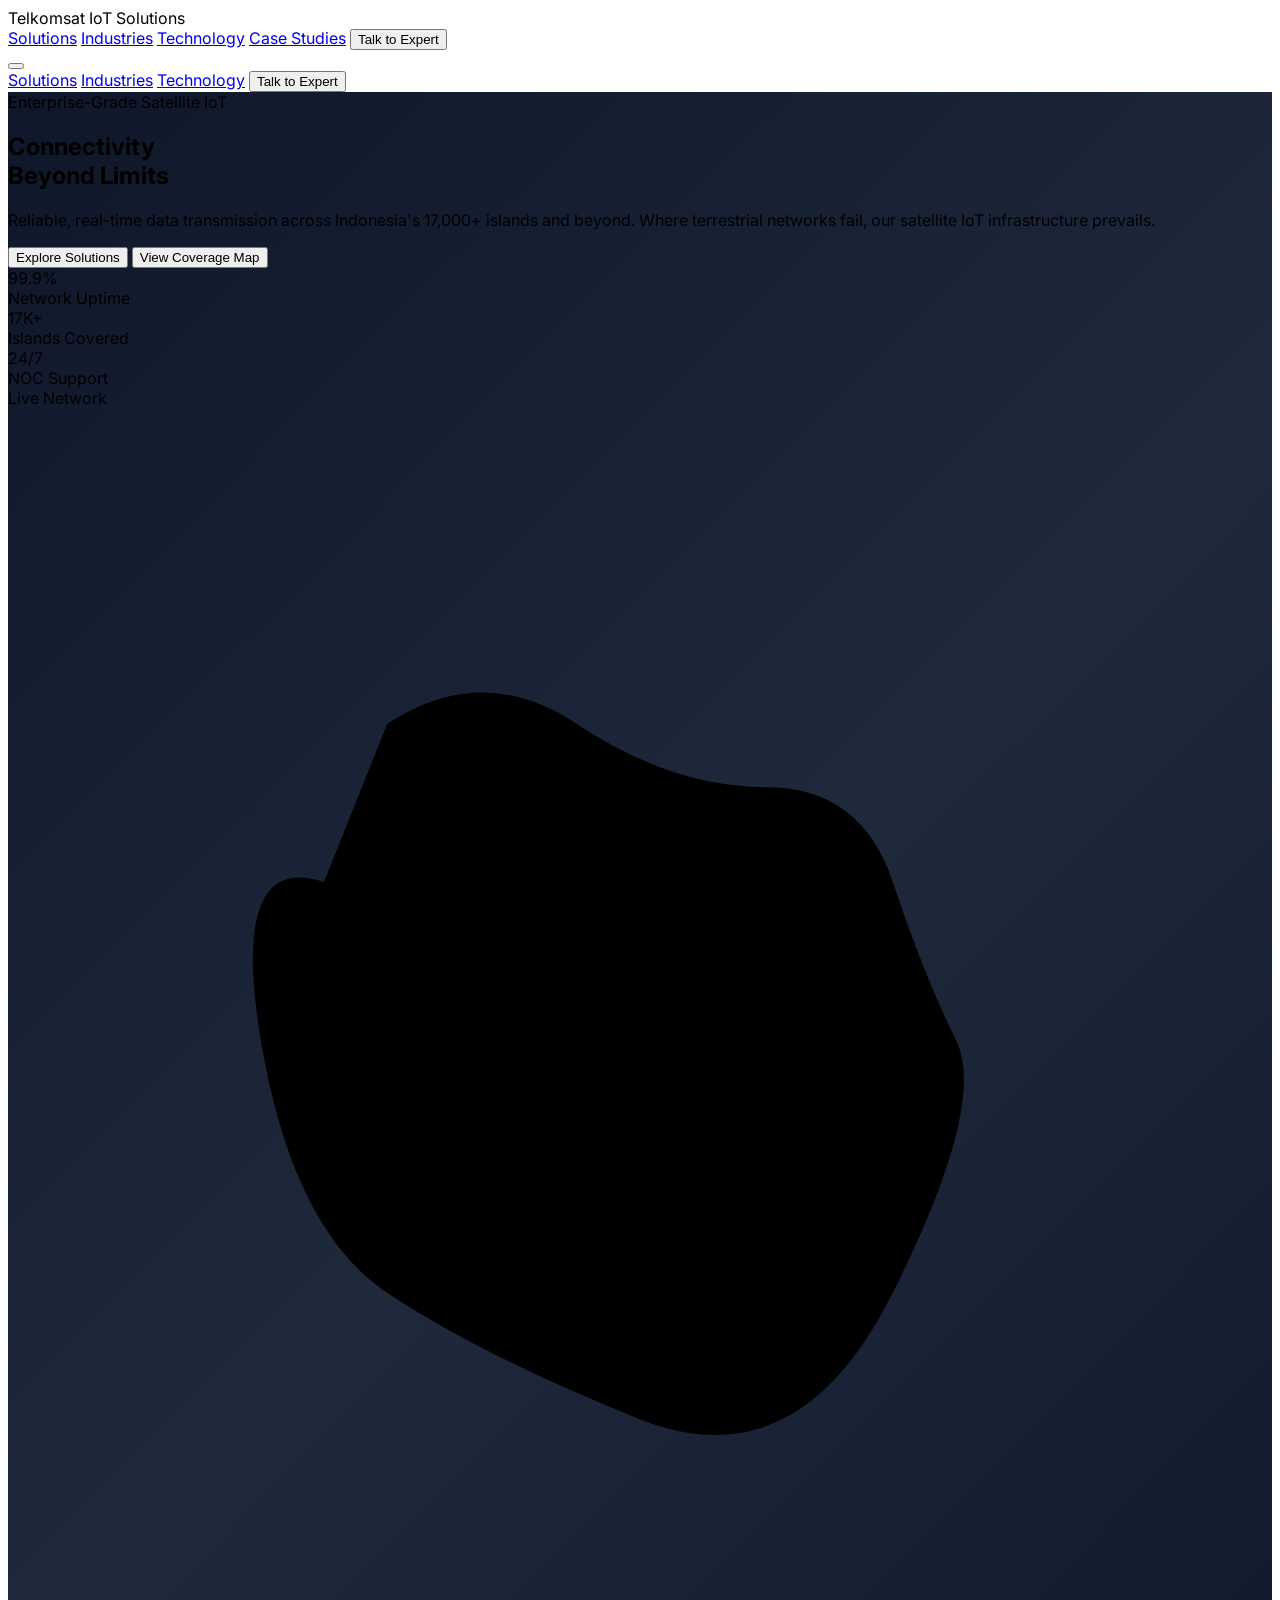
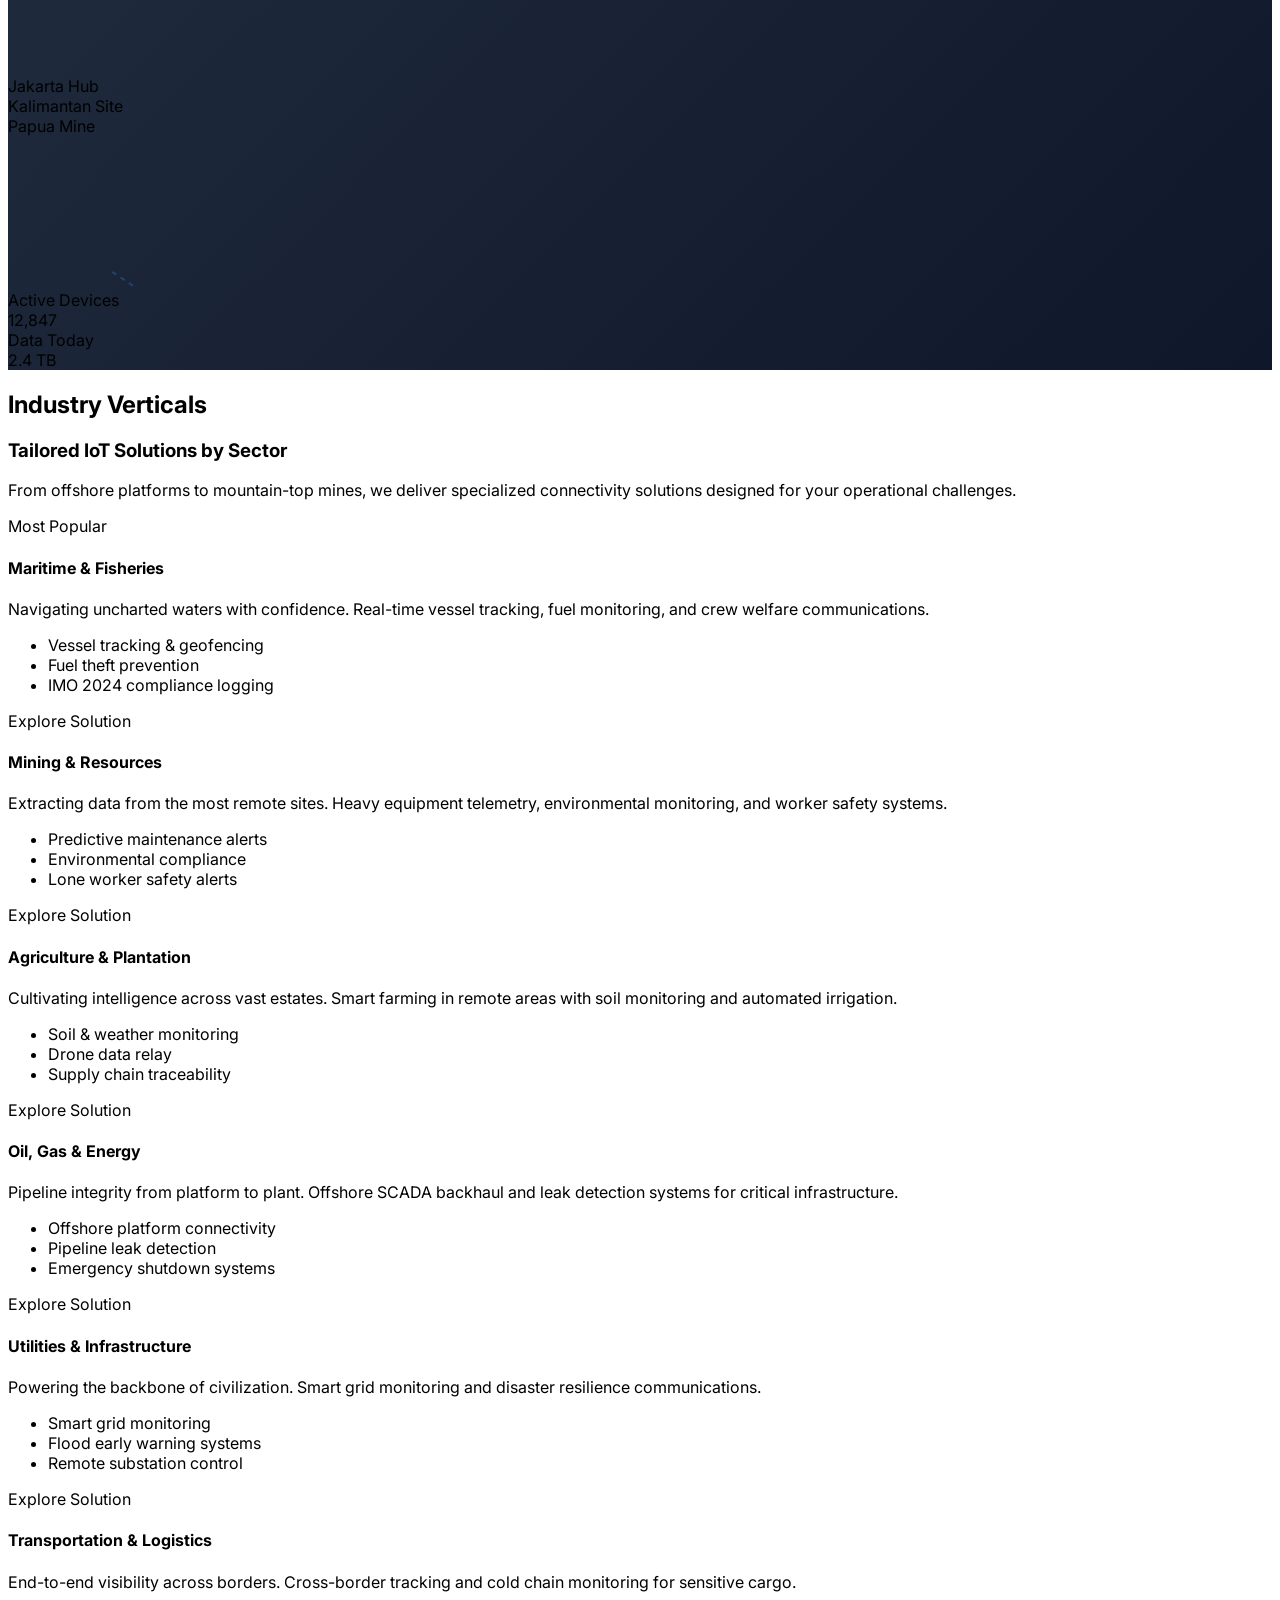
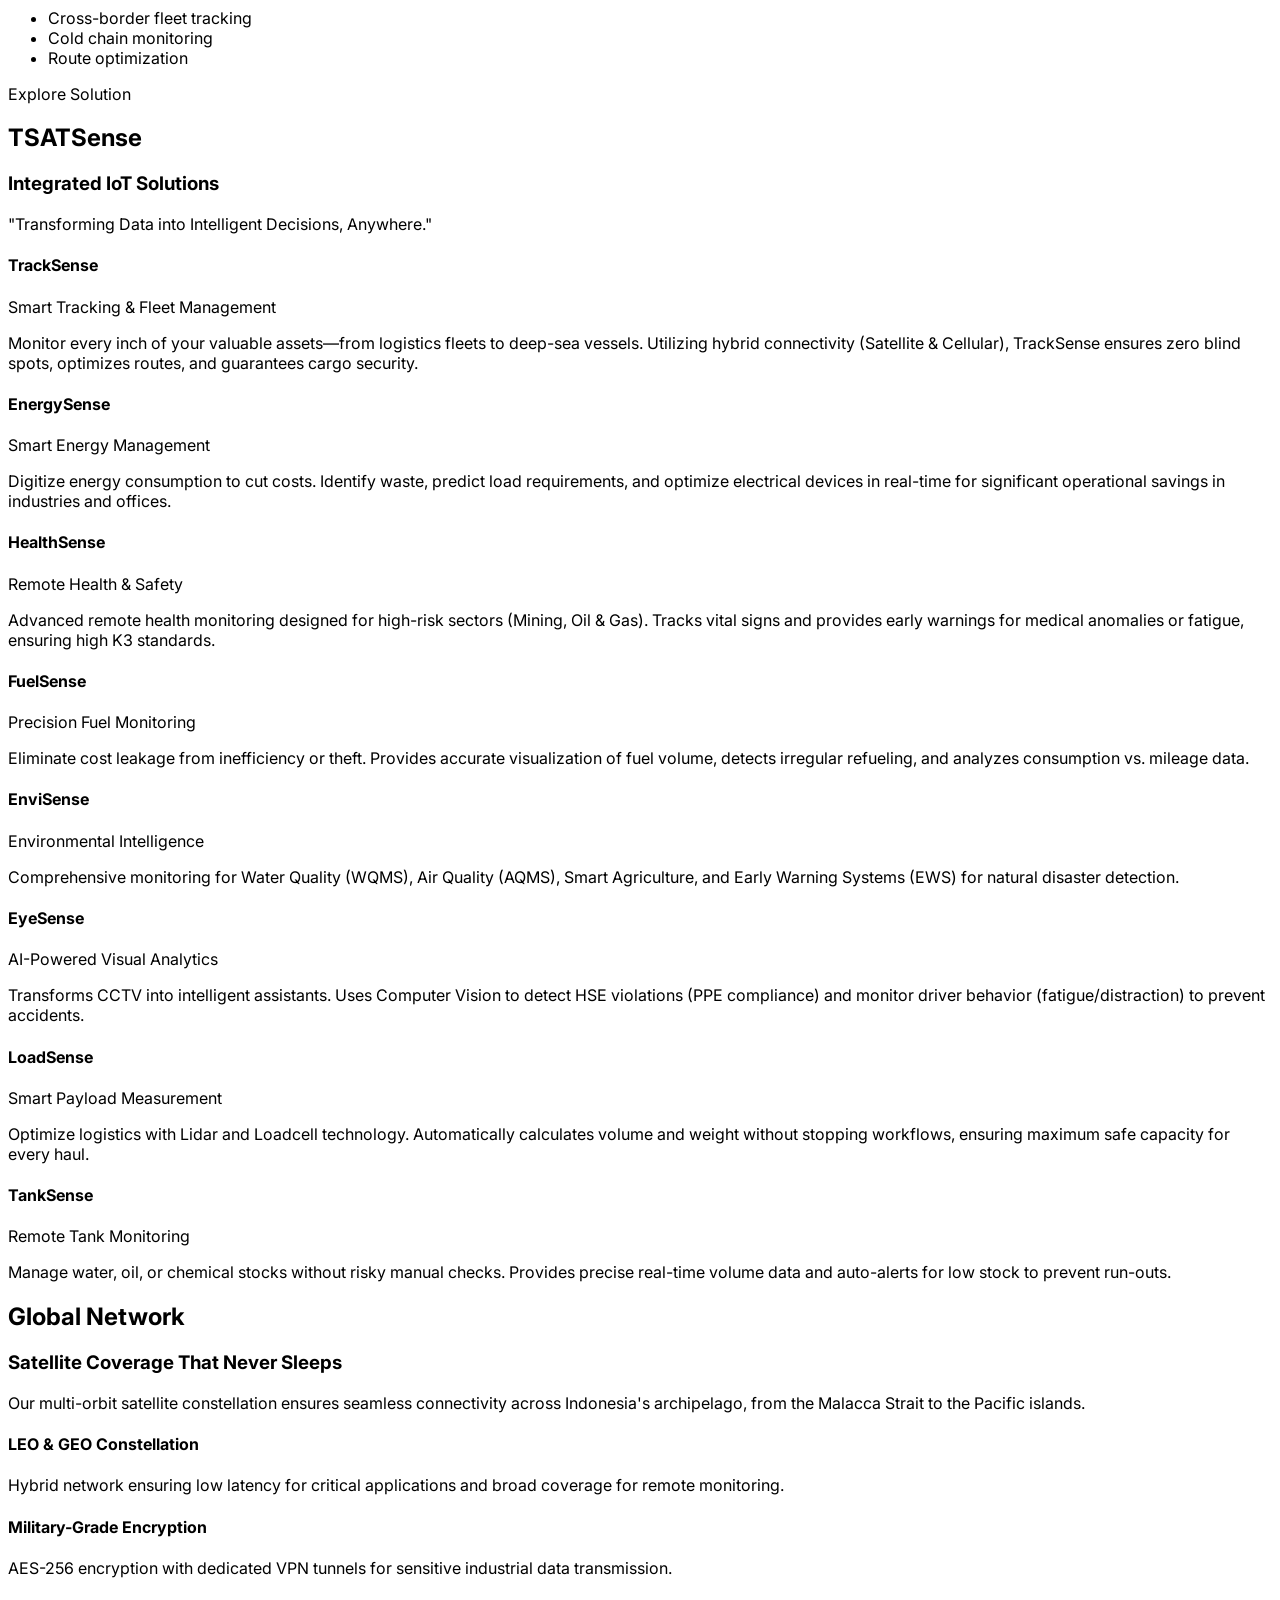
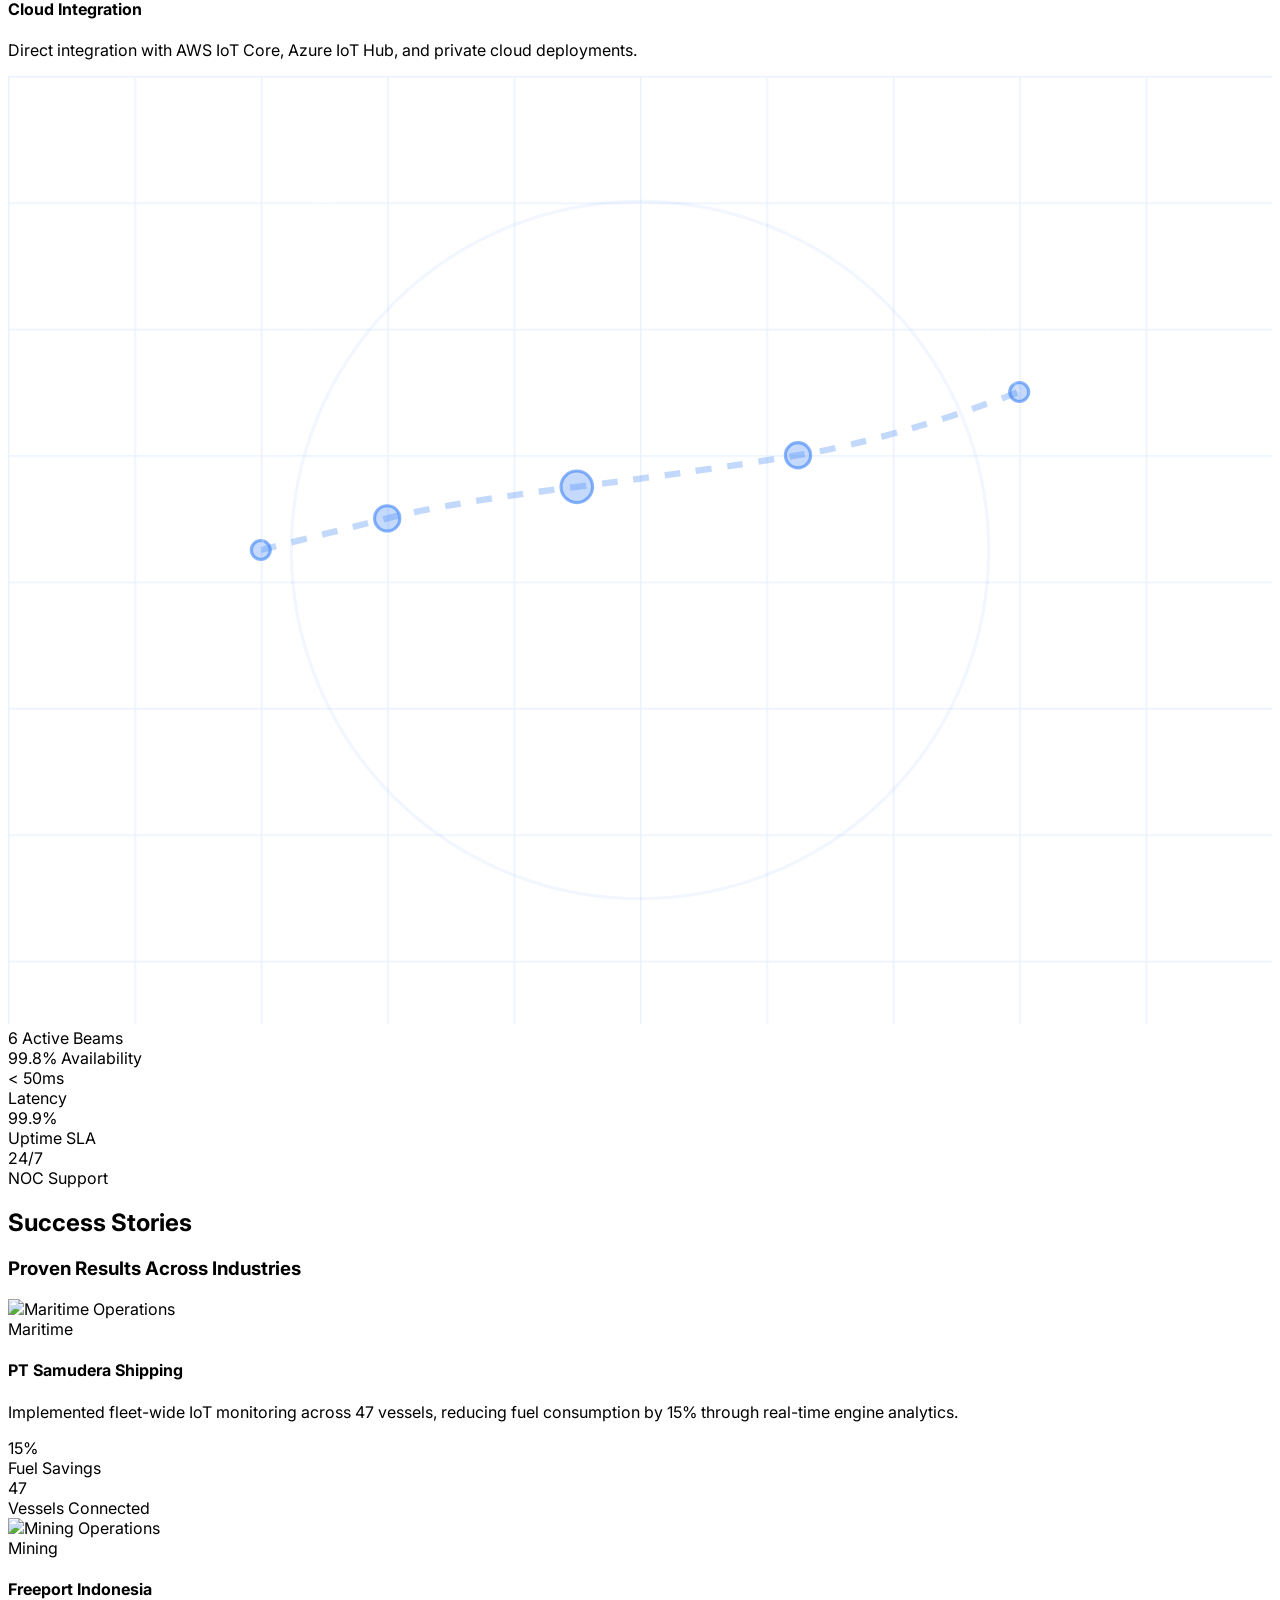
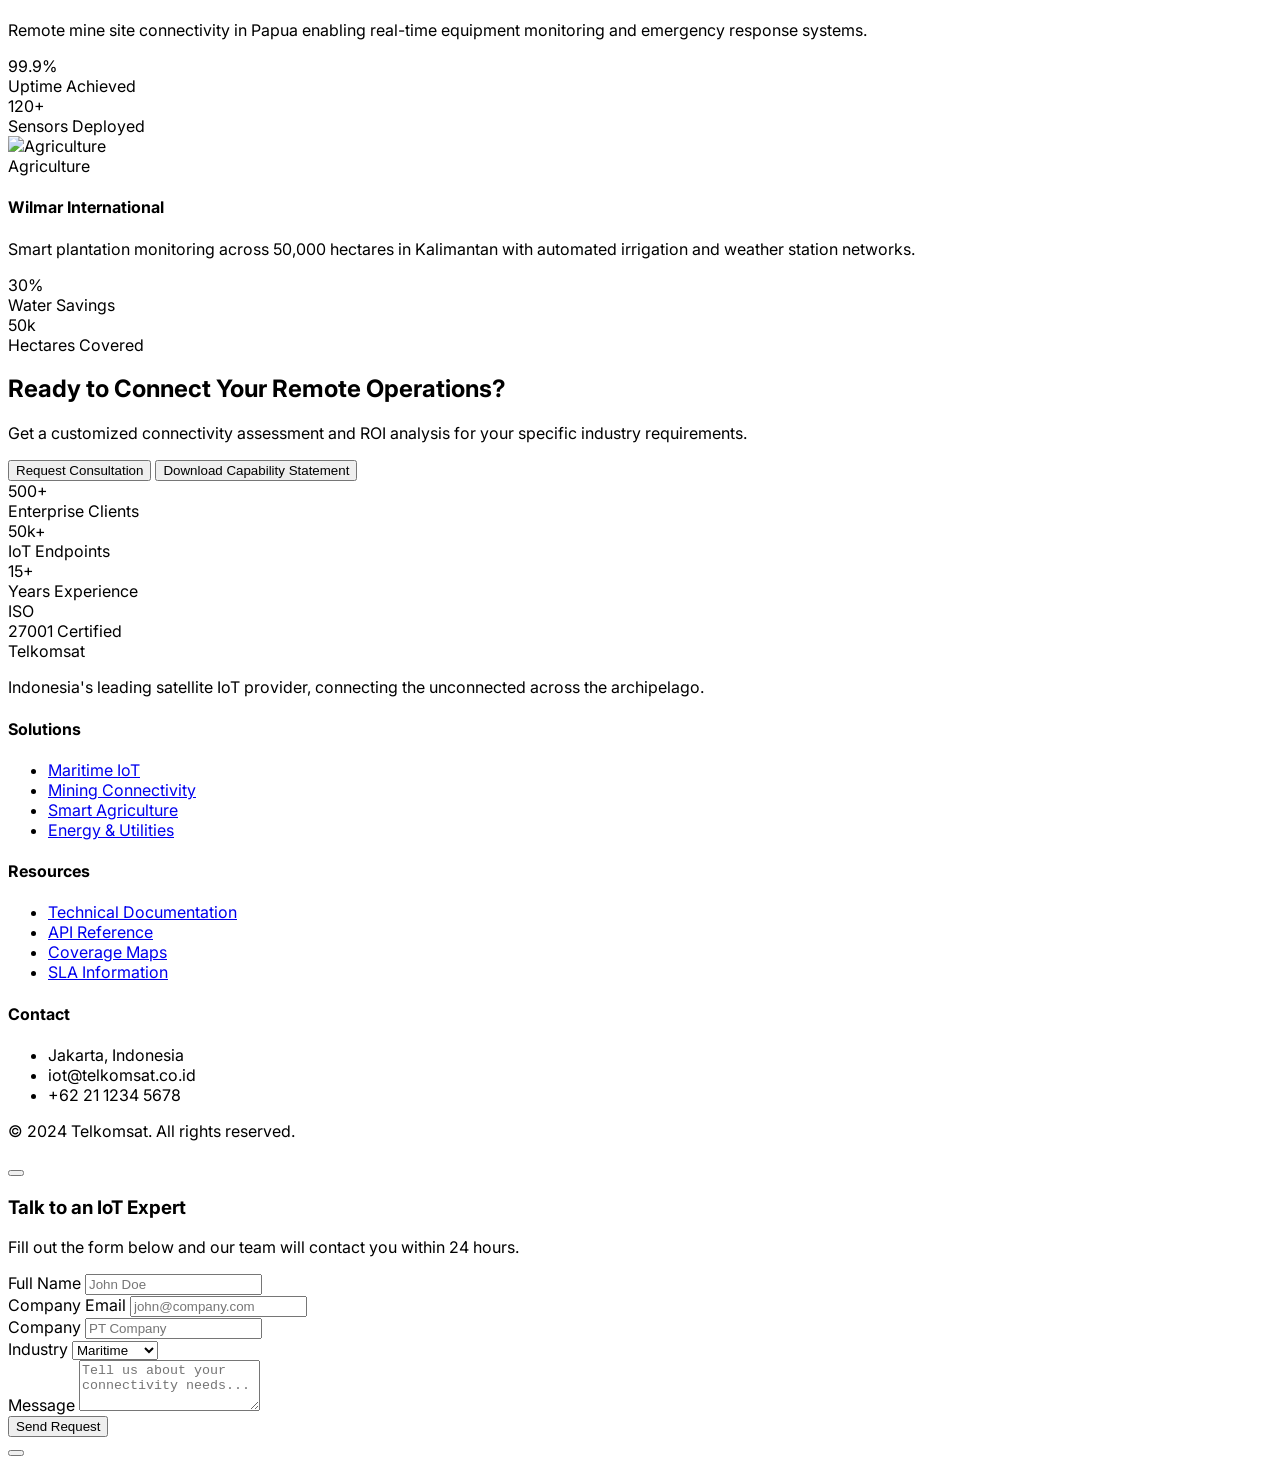
==== index.html @ 08a99529 "Create index.html" ====
<!DOCTYPE html>
<html lang="en" class="scroll-smooth">
<head>
    <meta charset="UTF-8">
    <meta name="viewport" content="width=device-width, initial-scale=1.0">
    <title>Telkomsat IoT Solutions | Connectivity Beyond Limits</title>
    <script src="https://cdn.tailwindcss.com"></script>
    <script src="https://unpkg.com/lucide@latest"></script>
    <link href="https://fonts.googleapis.com/css2?family=Inter:wght@300;400;500;600;700;800&display=swap" rel="stylesheet">
    <style>
        body { font-family: 'Inter', sans-serif; }
        .gradient-text {
            background: linear-gradient(135deg, #667eea 0%, #764ba2 100%);
            -webkit-background-clip: text;
            -webkit-text-fill-color: transparent;
        }
        .hero-gradient {
            background: linear-gradient(135deg, #0f172a 0%, #1e293b 50%, #0f172a 100%);
        }
        .glass-card {
            background: rgba(255, 255, 255, 0.05);
            backdrop-filter: blur(10px);
            border: 1px solid rgba(255, 255, 255, 0.1);
        }
        .satellite-pulse {
            animation: pulse-ring 2s cubic-bezier(0.4, 0, 0.6, 1) infinite;
        }
        @keyframes pulse-ring {
            0% { transform: scale(0.8); opacity: 1; }
            100% { transform: scale(2); opacity: 0; }
        }
        .orbit-animation {
            animation: orbit 20s linear infinite;
        }
        @keyframes orbit {
            from { transform: rotate(0deg) translateX(100px) rotate(0deg); }
            to { transform: rotate(360deg) translateX(100px) rotate(-360deg); }
        }
        .industry-card:hover .industry-icon {
            transform: scale(1.1) rotate(5deg);
        }
        .map-pin {
            animation: bounce 2s infinite;
        }
        @keyframes bounce {
            0%, 100% { transform: translateY(0); }
            50% { transform: translateY(-10px); }
        }
    </style>
</head>
<body class="bg-slate-50 text-slate-800 antialiased">

    <!-- Navigation -->
    <nav class="fixed w-full z-50 bg-white/90 backdrop-blur-md border-b border-slate-200 transition-all duration-300" id="navbar">
        <div class="max-w-7xl mx-auto px-4 sm:px-6 lg:px-8">
            <div class="flex justify-between items-center h-20">
                <div class="flex items-center space-x-3">
                    <div class="w-10 h-10 bg-blue-600 rounded-lg flex items-center justify-center">
                        <i data-lucide="satellite" class="text-white w-6 h-6"></i>
                    </div>
                    <div>
                        <span class="text-2xl font-bold text-slate-900">Telkomsat</span>
                        <span class="text-xs text-blue-600 font-semibold block -mt-1">IoT Solutions</span>
                    </div>
                </div>
                
                <div class="hidden md:flex items-center space-x-8">
                    <a href="#solutions" class="text-slate-600 hover:text-blue-600 font-medium transition">Solutions</a>
                    <a href="#industries" class="text-slate-600 hover:text-blue-600 font-medium transition">Industries</a>
                    <a href="#technology" class="text-slate-600 hover:text-blue-600 font-medium transition">Technology</a>
                    <a href="#case-studies" class="text-slate-600 hover:text-blue-600 font-medium transition">Case Studies</a>
                    <button onclick="openContactModal()" class="bg-blue-600 text-white px-6 py-2.5 rounded-full font-medium hover:bg-blue-700 transition shadow-lg hover:shadow-xl">
                        Talk to Expert
                    </button>
                </div>

                <button class="md:hidden" onclick="toggleMobileMenu()">
                    <i data-lucide="menu" class="w-6 h-6 text-slate-700"></i>
                </button>
            </div>
        </div>
        
        <!-- Mobile Menu -->
        <div id="mobile-menu" class="hidden md:hidden bg-white border-t border-slate-200">
            <div class="px-4 py-4 space-y-3">
                <a href="#solutions" class="block text-slate-600 font-medium">Solutions</a>
                <a href="#industries" class="block text-slate-600 font-medium">Industries</a>
                <a href="#technology" class="block text-slate-600 font-medium">Technology</a>
                <button onclick="openContactModal()" class="w-full bg-blue-600 text-white px-4 py-2 rounded-lg font-medium">Talk to Expert</button>
            </div>
        </div>
    </nav>

    <!-- Hero Section -->
    <section class="relative min-h-screen flex items-center hero-gradient overflow-hidden pt-20">
        <!-- Animated Background Elements -->
        <div class="absolute inset-0 overflow-hidden">
            <div class="absolute top-20 left-10 w-72 h-72 bg-blue-500/20 rounded-full blur-3xl satellite-pulse"></div>
            <div class="absolute bottom-20 right-10 w-96 h-96 bg-purple-500/20 rounded-full blur-3xl satellite-pulse" style="animation-delay: 1s;"></div>
            <div class="absolute top-1/2 left-1/2 transform -translate-x-1/2 -translate-y-1/2 w-full h-full opacity-20">
                <div class="absolute top-1/4 left-1/4 orbit-animation">
                    <i data-lucide="satellite" class="w-8 h-8 text-blue-400"></i>
                </div>
            </div>
        </div>

        <div class="relative max-w-7xl mx-auto px-4 sm:px-6 lg:px-8 py-20 grid lg:grid-cols-2 gap-12 items-center">
            <div class="space-y-8">
                <div class="inline-flex items-center space-x-2 bg-white/10 backdrop-blur-sm rounded-full px-4 py-2 border border-white/20">
                    <span class="w-2 h-2 bg-green-400 rounded-full animate-pulse"></span>
                    <span class="text-sm text-blue-100 font-medium">Enterprise-Grade Satellite IoT</span>
                </div>
                
                <h1 class="text-5xl md:text-7xl font-bold text-white leading-tight">
                    Connectivity <br>
                    <span class="text-transparent bg-clip-text bg-gradient-to-r from-blue-400 to-purple-400">Beyond Limits</span>
                </h1>
                
                <p class="text-xl text-slate-300 leading-relaxed max-w-xl">
                    Reliable, real-time data transmission across Indonesia's 17,000+ islands and beyond. Where terrestrial networks fail, our satellite IoT infrastructure prevails.
                </p>
                
                <div class="flex flex-col sm:flex-row gap-4">
                    <button onclick="scrollToSection('industries')" class="bg-blue-600 text-white px-8 py-4 rounded-full font-semibold hover:bg-blue-700 transition shadow-lg hover:shadow-blue-500/25 flex items-center justify-center space-x-2">
                        <span>Explore Solutions</span>
                        <i data-lucide="arrow-right" class="w-5 h-5"></i>
                    </button>
                    <button onclick="scrollToSection('coverage')" class="bg-white/10 backdrop-blur-sm text-white border border-white/30 px-8 py-4 rounded-full font-semibold hover:bg-white/20 transition flex items-center justify-center space-x-2">
                        <i data-lucide="map" class="w-5 h-5"></i>
                        <span>View Coverage Map</span>
                    </button>
                </div>

                <!-- Trust Indicators -->
                <div class="grid grid-cols-3 gap-6 pt-8 border-t border-white/10">
                    <div>
                        <div class="text-3xl font-bold text-white">99.9%</div>
                        <div class="text-sm text-slate-400">Network Uptime</div>
                    </div>
                    <div>
                        <div class="text-3xl font-bold text-white">17K+</div>
                        <div class="text-sm text-slate-400">Islands Covered</div>
                    </div>
                    <div>
                        <div class="text-3xl font-bold text-white">24/7</div>
                        <div class="text-sm text-slate-400">NOC Support</div>
                    </div>
                </div>
            </div>

            <div class="relative hidden lg:block">
                <div class="relative bg-slate-800/50 backdrop-blur-xl rounded-3xl p-8 border border-slate-700 shadow-2xl">
                    <div class="absolute -top-4 -right-4 bg-green-500 text-white px-4 py-1 rounded-full text-sm font-semibold shadow-lg">
                        Live Network
                    </div>
                    <!-- Interactive Network Visualization -->
                    <div class="aspect-square relative bg-slate-900 rounded-2xl overflow-hidden">
                        <div class="absolute inset-0 opacity-30" style="background-image: radial-gradient(circle at 2px 2px, rgba(59, 130, 246, 0.5) 1px, transparent 0); background-size: 40px 40px;"></div>
                        
                        <!-- Indonesia Map Silhouette (Simplified) -->
                        <svg class="absolute inset-0 w-full h-full text-slate-700 fill-current opacity-50" viewBox="0 0 400 400">
                            <path d="M120,100 Q150,80 180,100 T240,120 T280,150 T300,200 T280,280 T200,320 T120,280 T80,200 T100,150 Z" />
                        </svg>

                        <!-- Connection Nodes -->
                        <div class="absolute top-1/3 left-1/4 map-pin">
                            <div class="w-4 h-4 bg-blue-500 rounded-full shadow-lg shadow-blue-500/50 relative">
                                <div class="absolute inset-0 bg-blue-500 rounded-full animate-ping"></div>
                            </div>
                            <div class="absolute top-6 left-1/2 transform -translate-x-1/2 bg-slate-800 text-white text-xs px-2 py-1 rounded whitespace-nowrap">Jakarta Hub</div>
                        </div>
                        
                        <div class="absolute top-1/2 left-1/2 map-pin" style="animation-delay: 0.5s;">
                            <div class="w-3 h-3 bg-purple-500 rounded-full shadow-lg shadow-purple-500/50"></div>
                            <div class="absolute top-5 left-1/2 transform -translate-x-1/2 bg-slate-800 text-white text-xs px-2 py-1 rounded whitespace-nowrap">Kalimantan Site</div>
                        </div>

                        <div class="absolute bottom-1/3 right-1/4 map-pin" style="animation-delay: 1s;">
                            <div class="w-3 h-3 bg-cyan-500 rounded-full shadow-lg shadow-cyan-500/50"></div>
                            <div class="absolute top-5 left-1/2 transform -translate-x-1/2 bg-slate-800 text-white text-xs px-2 py-1 rounded whitespace-nowrap">Papua Mine</div>
                        </div>

                        <!-- Connection Lines (SVG) -->
                        <svg class="absolute inset-0 w-full h-full pointer-events-none">
                            <line x1="100" y1="133" x2="200" y2="200" stroke="rgba(59, 130, 246, 0.3)" stroke-width="2" stroke-dasharray="5,5">
                                <animate attributeName="stroke-dashoffset" from="0" to="10" dur="1s" repeatCount="indefinite" />
                            </line>
                            <line x1="200" y1="200" x2="300" y2="267" stroke="rgba(168, 85, 247, 0.3)" stroke-width="2" stroke-dasharray="5,5">
                                <animate attributeName="stroke-dashoffset" from="0" to="10" dur="1s" repeatCount="indefinite" />
                            </line>
                        </svg>
                    </div>
                    
                    <div class="mt-6 grid grid-cols-2 gap-4">
                        <div class="bg-slate-800/50 rounded-lg p-3 border border-slate-700">
                            <div class="text-xs text-slate-400">Active Devices</div>
                            <div class="text-xl font-bold text-white">12,847</div>
                        </div>
                        <div class="bg-slate-800/50 rounded-lg p-3 border border-slate-700">
                            <div class="text-xs text-slate-400">Data Today</div>
                            <div class="text-xl font-bold text-white">2.4 TB</div>
                        </div>
                    </div>
                </div>
            </div>
        </div>
    </section>

    <!-- Industry Solutions Section -->
    <section id="industries" class="py-24 bg-white">
        <div class="max-w-7xl mx-auto px-4 sm:px-6 lg:px-8">
            <div class="text-center max-w-3xl mx-auto mb-16">
                <h2 class="text-base text-blue-600 font-semibold tracking-wide uppercase mb-2">Industry Verticals</h2>
                <h3 class="text-4xl font-bold text-slate-900 mb-4">Tailored IoT Solutions by Sector</h3>
                <p class="text-lg text-slate-600">From offshore platforms to mountain-top mines, we deliver specialized connectivity solutions designed for your operational challenges.</p>
            </div>

            <div class="grid md:grid-cols-2 lg:grid-cols-3 gap-8">
                <!-- Maritime -->
                <div class="industry-card group relative bg-slate-50 rounded-2xl p-8 border border-slate-200 hover:border-blue-300 hover:shadow-xl transition-all duration-300 cursor-pointer" onclick="showIndustryDetail('maritime')">
                    <div class="absolute top-0 right-0 bg-blue-100 text-blue-700 px-3 py-1 rounded-bl-lg rounded-tr-lg text-xs font-semibold">Most Popular</div>
                    <div class="w-14 h-14 bg-blue-100 rounded-xl flex items-center justify-center mb-6 industry-icon transition-transform duration-300">
                        <i data-lucide="ship" class="w-7 h-7 text-blue-600"></i>
                    </div>
                    <h4 class="text-2xl font-bold text-slate-900 mb-3">Maritime & Fisheries</h4>
                    <p class="text-slate-600 mb-6">Navigating uncharted waters with confidence. Real-time vessel tracking, fuel monitoring, and crew welfare communications.</p>
                    <ul class="space-y-2 mb-6">
                        <li class="flex items-center text-sm text-slate-600">
                            <i data-lucide="check-circle" class="w-4 h-4 text-green-500 mr-2"></i>
                            Vessel tracking & geofencing
                        </li>
                        <li class="flex items-center text-sm text-slate-600">
                            <i data-lucide="check-circle" class="w-4 h-4 text-green-500 mr-2"></i>
                            Fuel theft prevention
                        </li>
                        <li class="flex items-center text-sm text-slate-600">
                            <i data-lucide="check-circle" class="w-4 h-4 text-green-500 mr-2"></i>
                            IMO 2024 compliance logging
                        </li>
                    </ul>
                    <div class="flex items-center text-blue-600 font-semibold group-hover:translate-x-2 transition-transform">
                        <span>Explore Solution</span>
                        <i data-lucide="arrow-right" class="w-4 h-4 ml-2"></i>
                    </div>
                </div>

                <!-- Mining -->
                <div class="industry-card group relative bg-slate-50 rounded-2xl p-8 border border-slate-200 hover:border-purple-300 hover:shadow-xl transition-all duration-300 cursor-pointer" onclick="showIndustryDetail('mining')">
                    <div class="w-14 h-14 bg-purple-100 rounded-xl flex items-center justify-center mb-6 industry-icon transition-transform duration-300">
                        <i data-lucide="mountain" class="w-7 h-7 text-purple-600"></i>
                    </div>
                    <h4 class="text-2xl font-bold text-slate-900 mb-3">Mining & Resources</h4>
                    <p class="text-slate-600 mb-6">Extracting data from the most remote sites. Heavy equipment telemetry, environmental monitoring, and worker safety systems.</p>
                    <ul class="space-y-2 mb-6">
                        <li class="flex items-center text-sm text-slate-600">
                            <i data-lucide="check-circle" class="w-4 h-4 text-green-500 mr-2"></i>
                            Predictive maintenance alerts
                        </li>
                        <li class="flex items-center text-sm text-slate-600">
                            <i data-lucide="check-circle" class="w-4 h-4 text-green-500 mr-2"></i>
                            Environmental compliance
                        </li>
                        <li class="flex items-center text-sm text-slate-600">
                            <i data-lucide="check-circle" class="w-4 h-4 text-green-500 mr-2"></i>
                            Lone worker safety alerts
                        </li>
                    </ul>
                    <div class="flex items-center text-purple-600 font-semibold group-hover:translate-x-2 transition-transform">
                        <span>Explore Solution</span>
                        <i data-lucide="arrow-right" class="w-4 h-4 ml-2"></i>
                    </div>
                </div>

                <!-- Agriculture -->
                <div class="industry-card group relative bg-slate-50 rounded-2xl p-8 border border-slate-200 hover:border-green-300 hover:shadow-xl transition-all duration-300 cursor-pointer" onclick="showIndustryDetail('agriculture')">
                    <div class="w-14 h-14 bg-green-100 rounded-xl flex items-center justify-center mb-6 industry-icon transition-transform duration-300">
                        <i data-lucide="leaf" class="w-7 h-7 text-green-600"></i>
                    </div>
                    <h4 class="text-2xl font-bold text-slate-900 mb-3">Agriculture & Plantation</h4>
                    <p class="text-slate-600 mb-6">Cultivating intelligence across vast estates. Smart farming in remote areas with soil monitoring and automated irrigation.</p>
                    <ul class="space-y-2 mb-6">
                        <li class="flex items-center text-sm text-slate-600">
                            <i data-lucide="check-circle" class="w-4 h-4 text-green-500 mr-2"></i>
                            Soil & weather monitoring
                        </li>
                        <li class="flex items-center text-sm text-slate-600">
                            <i data-lucide="check-circle" class="w-4 h-4 text-green-500 mr-2"></i>
                            Drone data relay
                        </li>
                        <li class="flex items-center text-sm text-slate-600">
                            <i data-lucide="check-circle" class="w-4 h-4 text-green-500 mr-2"></i>
                            Supply chain traceability
                        </li>
                    </ul>
                    <div class="flex items-center text-green-600 font-semibold group-hover:translate-x-2 transition-transform">
                        <span>Explore Solution</span>
                        <i data-lucide="arrow-right" class="w-4 h-4 ml-2"></i>
                    </div>
                </div>

                <!-- Oil & Gas -->
                <div class="industry-card group relative bg-slate-50 rounded-2xl p-8 border border-slate-200 hover:border-orange-300 hover:shadow-xl transition-all duration-300 cursor-pointer" onclick="showIndustryDetail('oilgas')">
                    <div class="w-14 h-14 bg-orange-100 rounded-xl flex items-center justify-center mb-6 industry-icon transition-transform duration-300">
                        <i data-lucide="flame" class="w-7 h-7 text-orange-600"></i>
                    </div>
                    <h4 class="text-2xl font-bold text-slate-900 mb-3">Oil, Gas & Energy</h4>
                    <p class="text-slate-600 mb-6">Pipeline integrity from platform to plant. Offshore SCADA backhaul and leak detection systems for critical infrastructure.</p>
                    <ul class="space-y-2 mb-6">
                        <li class="flex items-center text-sm text-slate-600">
                            <i data-lucide="check-circle" class="w-4 h-4 text-green-500 mr-2"></i>
                            Offshore platform connectivity
                        </li>
                        <li class="flex items-center text-sm text-slate-600">
                            <i data-lucide="check-circle" class="w-4 h-4 text-green-500 mr-2"></i>
                            Pipeline leak detection
                        </li>
                        <li class="flex items-center text-sm text-slate-600">
                            <i data-lucide="check-circle" class="w-4 h-4 text-green-500 mr-2"></i>
                            Emergency shutdown systems
                        </li>
                    </ul>
                    <div class="flex items-center text-orange-600 font-semibold group-hover:translate-x-2 transition-transform">
                        <span>Explore Solution</span>
                        <i data-lucide="arrow-right" class="w-4 h-4 ml-2"></i>
                    </div>
                </div>

                <!-- Utilities -->
                <div class="industry-card group relative bg-slate-50 rounded-2xl p-8 border border-slate-200 hover:border-cyan-300 hover:shadow-xl transition-all duration-300 cursor-pointer" onclick="showIndustryDetail('utilities')">
                    <div class="w-14 h-14 bg-cyan-100 rounded-xl flex items-center justify-center mb-6 industry-icon transition-transform duration-300">
                        <i data-lucide="zap" class="w-7 h-7 text-cyan-600"></i>
                    </div>
                    <h4 class="text-2xl font-bold text-slate-900 mb-3">Utilities & Infrastructure</h4>
                    <p class="text-slate-600 mb-6">Powering the backbone of civilization. Smart grid monitoring and disaster resilience communications.</p>
                    <ul class="space-y-2 mb-6">
                        <li class="flex items-center text-sm text-slate-600">
                            <i data-lucide="check-circle" class="w-4 h-4 text-green-500 mr-2"></i>
                            Smart grid monitoring
                        </li>
                        <li class="flex items-center text-sm text-slate-600">
                            <i data-lucide="check-circle" class="w-4 h-4 text-green-500 mr-2"></i>
                            Flood early warning systems
                        </li>
                        <li class="flex items-center text-sm text-slate-600">
                            <i data-lucide="check-circle" class="w-4 h-4 text-green-500 mr-2"></i>
                            Remote substation control
                        </li>
                    </ul>
                    <div class="flex items-center text-cyan-600 font-semibold group-hover:translate-x-2 transition-transform">
                        <span>Explore Solution</span>
                        <i data-lucide="arrow-right" class="w-4 h-4 ml-2"></i>
                    </div>
                </div>

                <!-- Transportation -->
                <div class="industry-card group relative bg-slate-50 rounded-2xl p-8 border border-slate-200 hover:border-red-300 hover:shadow-xl transition-all duration-300 cursor-pointer" onclick="showIndustryDetail('transport')">
                    <div class="w-14 h-14 bg-red-100 rounded-xl flex items-center justify-center mb-6 industry-icon transition-transform duration-300">
                        <i data-lucide="truck" class="w-7 h-7 text-red-600"></i>
                    </div>
                    <h4 class="text-2xl font-bold text-slate-900 mb-3">Transportation & Logistics</h4>
                    <p class="text-slate-600 mb-6">End-to-end visibility across borders. Cross-border tracking and cold chain monitoring for sensitive cargo.</p>
                    <ul class="space-y-2 mb-6">
                        <li class="flex items-center text-sm text-slate-600">
                            <i data-lucide="check-circle" class="w-4 h-4 text-green-500 mr-2"></i>
                            Cross-border fleet tracking
                        </li>
                        <li class="flex items-center text-sm text-slate-600">
                            <i data-lucide="check-circle" class="w-4 h-4 text-green-500 mr-2"></i>
                            Cold chain monitoring
                        </li>
                        <li class="flex items-center text-sm text-slate-600">
                            <i data-lucide="check-circle" class="w-4 h-4 text-green-500 mr-2"></i>
                            Route optimization
                        </li>
                    </ul>
                    <div class="flex items-center text-red-600 font-semibold group-hover:translate-x-2 transition-transform">
                        <span>Explore Solution</span>
                        <i data-lucide="arrow-right" class="w-4 h-4 ml-2"></i>
                    </div>
                </div>
            </div>
        </div>
    </section>

    <!-- TSATSense Product Catalog Section -->
    <section id="products" class="py-24 bg-slate-50">
        <div class="max-w-7xl mx-auto px-4 sm:px-6 lg:px-8">
            <div class="text-center max-w-3xl mx-auto mb-16">
                <h2 class="text-base text-blue-600 font-semibold tracking-wide uppercase mb-2">TSATSense</h2>
                <h3 class="text-4xl font-bold text-slate-900 mb-4">Integrated IoT Solutions</h3>
                <p class="text-lg text-slate-600">"Transforming Data into Intelligent Decisions, Anywhere."</p>
            </div>

            <div class="grid md:grid-cols-2 lg:grid-cols-4 gap-6">
                <!-- TrackSense -->
                <div class="group bg-white rounded-2xl p-6 border border-slate-200 hover:border-blue-300 hover:shadow-xl transition-all duration-300">
                    <div class="w-12 h-12 bg-blue-100 rounded-xl flex items-center justify-center mb-4 group-hover:scale-110 transition-transform">
                        <i data-lucide="map-pin" class="w-6 h-6 text-blue-600"></i>
                    </div>
                    <h4 class="text-lg font-bold text-slate-900 mb-2">TrackSense</h4>
                    <p class="text-sm text-slate-500 mb-3 font-medium">Smart Tracking & Fleet Management</p>
                    <p class="text-sm text-slate-600 leading-relaxed">Monitor every inch of your valuable assets—from logistics fleets to deep-sea vessels. Utilizing hybrid connectivity (Satellite & Cellular), TrackSense ensures zero blind spots, optimizes routes, and guarantees cargo security.</p>
                </div>

                <!-- EnergySense -->
                <div class="group bg-white rounded-2xl p-6 border border-slate-200 hover:border-yellow-300 hover:shadow-xl transition-all duration-300">
                    <div class="w-12 h-12 bg-yellow-100 rounded-xl flex items-center justify-center mb-4 group-hover:scale-110 transition-transform">
                        <i data-lucide="zap" class="w-6 h-6 text-yellow-600"></i>
                    </div>
                    <h4 class="text-lg font-bold text-slate-900 mb-2">EnergySense</h4>
                    <p class="text-sm text-slate-500 mb-3 font-medium">Smart Energy Management</p>
                    <p class="text-sm text-slate-600 leading-relaxed">Digitize energy consumption to cut costs. Identify waste, predict load requirements, and optimize electrical devices in real-time for significant operational savings in industries and offices.</p>
                </div>

                <!-- HealthSense -->
                <div class="group bg-white rounded-2xl p-6 border border-slate-200 hover:border-red-300 hover:shadow-xl transition-all duration-300">
                    <div class="w-12 h-12 bg-red-100 rounded-xl flex items-center justify-center mb-4 group-hover:scale-110 transition-transform">
                        <i data-lucide="heart-pulse" class="w-6 h-6 text-red-600"></i>
                    </div>
                    <h4 class="text-lg font-bold text-slate-900 mb-2">HealthSense</h4>
                    <p class="text-sm text-slate-500 mb-3 font-medium">Remote Health & Safety</p>
                    <p class="text-sm text-slate-600 leading-relaxed">Advanced remote health monitoring designed for high-risk sectors (Mining, Oil & Gas). Tracks vital signs and provides early warnings for medical anomalies or fatigue, ensuring high K3 standards.</p>
                </div>

                <!-- FuelSense -->
                <div class="group bg-white rounded-2xl p-6 border border-slate-200 hover:border-orange-300 hover:shadow-xl transition-all duration-300">
                    <div class="w-12 h-12 bg-orange-100 rounded-xl flex items-center justify-center mb-4 group-hover:scale-110 transition-transform">
                        <i data-lucide="droplet" class="w-6 h-6 text-orange-600"></i>
                    </div>
                    <h4 class="text-lg font-bold text-slate-900 mb-2">FuelSense</h4>
                    <p class="text-sm text-slate-500 mb-3 font-medium">Precision Fuel Monitoring</p>
                    <p class="text-sm text-slate-600 leading-relaxed">Eliminate cost leakage from inefficiency or theft. Provides accurate visualization of fuel volume, detects irregular refueling, and analyzes consumption vs. mileage data.</p>
                </div>

                <!-- EnviSense -->
                <div class="group bg-white rounded-2xl p-6 border border-slate-200 hover:border-green-300 hover:shadow-xl transition-all duration-300">
                    <div class="w-12 h-12 bg-green-100 rounded-xl flex items-center justify-center mb-4 group-hover:scale-110 transition-transform">
                        <i data-lucide="leaf" class="w-6 h-6 text-green-600"></i>
                    </div>
                    <h4 class="text-lg font-bold text-slate-900 mb-2">EnviSense</h4>
                    <p class="text-sm text-slate-500 mb-3 font-medium">Environmental Intelligence</p>
                    <p class="text-sm text-slate-600 leading-relaxed">Comprehensive monitoring for Water Quality (WQMS), Air Quality (AQMS), Smart Agriculture, and Early Warning Systems (EWS) for natural disaster detection.</p>
                </div>

                <!-- EyeSense -->
                <div class="group bg-white rounded-2xl p-6 border border-slate-200 hover:border-indigo-300 hover:shadow-xl transition-all duration-300">
                    <div class="w-12 h-12 bg-indigo-100 rounded-xl flex items-center justify-center mb-4 group-hover:scale-110 transition-transform">
                        <i data-lucide="eye" class="w-6 h-6 text-indigo-600"></i>
                    </div>
                    <h4 class="text-lg font-bold text-slate-900 mb-2">EyeSense</h4>
                    <p class="text-sm text-slate-500 mb-3 font-medium">AI-Powered Visual Analytics</p>
                    <p class="text-sm text-slate-600 leading-relaxed">Transforms CCTV into intelligent assistants. Uses Computer Vision to detect HSE violations (PPE compliance) and monitor driver behavior (fatigue/distraction) to prevent accidents.</p>
                </div>

                <!-- LoadSense -->
                <div class="group bg-white rounded-2xl p-6 border border-slate-200 hover:border-cyan-300 hover:shadow-xl transition-all duration-300">
                    <div class="w-12 h-12 bg-cyan-100 rounded-xl flex items-center justify-center mb-4 group-hover:scale-110 transition-transform">
                        <i data-lucide="weight" class="w-6 h-6 text-cyan-600"></i>
                    </div>
                    <h4 class="text-lg font-bold text-slate-900 mb-2">LoadSense</h4>
                    <p class="text-sm text-slate-500 mb-3 font-medium">Smart Payload Measurement</p>
                    <p class="text-sm text-slate-600 leading-relaxed">Optimize logistics with Lidar and Loadcell technology. Automatically calculates volume and weight without stopping workflows, ensuring maximum safe capacity for every haul.</p>
                </div>

                <!-- TankSense -->
                <div class="group bg-white rounded-2xl p-6 border border-slate-200 hover:border-slate-300 hover:shadow-xl transition-all duration-300">
                    <div class="w-12 h-12 bg-slate-100 rounded-xl flex items-center justify-center mb-4 group-hover:scale-110 transition-transform">
                        <i data-lucide="database" class="w-6 h-6 text-slate-600"></i>
                    </div>
                    <h4 class="text-lg font-bold text-slate-900 mb-2">TankSense</h4>
                    <p class="text-sm text-slate-500 mb-3 font-medium">Remote Tank Monitoring</p>
                    <p class="text-sm text-slate-600 leading-relaxed">Manage water, oil, or chemical stocks without risky manual checks. Provides precise real-time volume data and auto-alerts for low stock to prevent run-outs.</p>
                </div>
            </div>
        </div>
    </section>

    <!-- Interactive Coverage Map Section -->
    <section id="coverage" class="py-24 bg-slate-900 relative overflow-hidden">
        <div class="absolute inset-0 bg-gradient-to-b from-slate-900 to-blue-950"></div>
        <div class="max-w-7xl mx-auto px-4 sm:px-6 lg:px-8 relative z-10">
            <div class="grid lg:grid-cols-2 gap-12 items-center">
                <div>
                    <h2 class="text-base text-blue-400 font-semibold tracking-wide uppercase mb-2">Global Network</h2>
                    <h3 class="text-4xl font-bold text-white mb-6">Satellite Coverage That Never Sleeps</h3>
                    <p class="text-lg text-slate-300 mb-8">
                        Our multi-orbit satellite constellation ensures seamless connectivity across Indonesia's archipelago, from the Malacca Strait to the Pacific islands.
                    </p>
                    
                    <div class="space-y-4">
                        <div class="flex items-start space-x-4">
                            <div class="w-12 h-12 bg-blue-500/20 rounded-lg flex items-center justify-center flex-shrink-0">
                                <i data-lucide="orbit" class="w-6 h-6 text-blue-400"></i>
                            </div>
                            <div>
                                <h4 class="text-white font-semibold mb-1">LEO & GEO Constellation</h4>
                                <p class="text-slate-400 text-sm">Hybrid network ensuring low latency for critical applications and broad coverage for remote monitoring.</p>
                            </div>
                        </div>
                        
                        <div class="flex items-start space-x-4">
                            <div class="w-12 h-12 bg-green-500/20 rounded-lg flex items-center justify-center flex-shrink-0">
                                <i data-lucide="shield-check" class="w-6 h-6 text-green-400"></i>
                            </div>
                            <div>
                                <h4 class="text-white font-semibold mb-1">Military-Grade Encryption</h4>
                                <p class="text-slate-400 text-sm">AES-256 encryption with dedicated VPN tunnels for sensitive industrial data transmission.</p>
                            </div>
                        </div>
                        
                        <div class="flex items-start space-x-4">
                            <div class="w-12 h-12 bg-purple-500/20 rounded-lg flex items-center justify-center flex-shrink-0">
                                <i data-lucide="cloud" class="w-6 h-6 text-purple-400"></i>
                            </div>
                            <div>
                                <h4 class="text-white font-semibold mb-1">Cloud Integration</h4>
                                <p class="text-slate-400 text-sm">Direct integration with AWS IoT Core, Azure IoT Hub, and private cloud deployments.</p>
                            </div>
                        </div>
                    </div>
                </div>

                <div class="bg-slate-800 rounded-2xl p-6 border border-slate-700">
                    <div class="aspect-video bg-slate-950 rounded-xl relative overflow-hidden mb-4">
                        <!-- Simplified Map Visualization -->
                        <div class="absolute inset-0 flex items-center justify-center">
                            <div class="relative w-full h-full bg-slate-900">
                                <svg class="w-full h-full" viewBox="0 0 400 300" preserveAspectRatio="xMidYMid slice">
                                    <!-- Grid lines -->
                                    <defs>
                                        <pattern id="grid" width="40" height="40" patternUnits="userSpaceOnUse">
                                            <path d="M 40 0 L 0 0 0 40" fill="none" stroke="rgba(59, 130, 246, 0.1)" stroke-width="1"/>
                                        </pattern>
                                    </defs>
                                    <rect width="100%" height="100%" fill="url(#grid)" />
                                    
                                    <!-- Indonesia Archipelago Representation -->
                                    <g fill="rgba(59, 130, 246, 0.3)" stroke="rgba(59, 130, 246, 0.6)" stroke-width="1">
                                        <circle cx="80" cy="150" r="3" /> <!-- Sumatra -->
                                        <circle cx="120" cy="140" r="4" /> <!-- Java -->
                                        <circle cx="180" cy="130" r="5" /> <!-- Kalimantan -->
                                        <circle cx="250" cy="120" r="4" /> <!-- Sulawesi -->
                                        <circle cx="320" cy="100" r="3" /> <!-- Papua -->
                                        <path d="M80,150 Q100,145 120,140 T180,130 T250,120 T320,100" fill="none" stroke="rgba(59, 130, 246, 0.3)" stroke-width="2" stroke-dasharray="5,5"/>
                                    </g>
                                    
                                    <!-- Coverage Beams -->
                                    <circle cx="200" cy="150" r="100" fill="none" stroke="rgba(59, 130, 246, 0.2)" stroke-width="1">
                                        <animate attributeName="r" values="80;120;80" dur="4s" repeatCount="indefinite" />
                                        <animate attributeName="opacity" values="0.2;0.4;0.2" dur="4s" repeatCount="indefinite" />
                                    </circle>
                                    
                                    <!-- Satellites -->
                                    <g>
                                        <circle cx="100" cy="50" r="4" fill="white" />
                                        <circle cx="100" cy="50" r="8" fill="none" stroke="white" stroke-width="1" opacity="0.5">
                                            <animate attributeName="r" values="8;12;8" dur="2s" repeatCount="indefinite" />
                                            <animate attributeName="opacity" values="0.5;0;0.5" dur="2s" repeatCount="indefinite" />
                                        </circle>
                                        <line x1="100" y1="50" x2="80" y2="150" stroke="rgba(255,255,255,0.2)" stroke-width="1" />
                                    </g>
                                    <g>
                                        <circle cx="300" cy="60" r="4" fill="white" />
                                        <circle cx="300" cy="60" r="8" fill="none" stroke="white" stroke-width="1" opacity="0.5">
                                            <animate attributeName="r" values="8;12;8" dur="2s" begin="1s" repeatCount="indefinite" />
                                            <animate attributeName="opacity" values="0.5;0;0.5" dur="2s" begin="1s" repeatCount="indefinite" />
                                        </circle>
                                        <line x1="300" y1="60" x2="320" y2="100" stroke="rgba(255,255,255,0.2)" stroke-width="1" />
                                    </g>
                                </svg>
                                
                                <div class="absolute bottom-4 left-4 bg-slate-900/80 backdrop-blur-sm rounded-lg p-3 border border-slate-700">
                                    <div class="flex items-center space-x-2 text-xs text-slate-300">
                                        <span class="w-2 h-2 bg-green-400 rounded-full animate-pulse"></span>
                                        <span>6 Active Beams</span>
                                    </div>
                                    <div class="flex items-center space-x-2 text-xs text-slate-300 mt-1">
                                        <span class="w-2 h-2 bg-blue-400 rounded-full"></span>
                                        <span>99.8% Availability</span>
                                    </div>
                                </div>
                            </div>
                        </div>
                    </div>
                    
                    <div class="grid grid-cols-3 gap-4 text-center">
                        <div class="bg-slate-900 rounded-lg p-3 border border-slate-700">
                            <div class="text-2xl font-bold text-white">< 50ms</div>
                            <div class="text-xs text-slate-400">Latency</div>
                        </div>
                        <div class="bg-slate-900 rounded-lg p-3 border border-slate-700">
                            <div class="text-2xl font-bold text-white">99.9%</div>
                            <div class="text-xs text-slate-400">Uptime SLA</div>
                        </div>
                        <div class="bg-slate-900 rounded-lg p-3 border border-slate-700">
                            <div class="text-2xl font-bold text-white">24/7</div>
                            <div class="text-xs text-slate-400">NOC Support</div>
                        </div>
                    </div>
                </div>
            </div>
        </div>
    </section>

    <!-- Case Studies Section -->
    <section id="case-studies" class="py-24 bg-slate-50">
        <div class="max-w-7xl mx-auto px-4 sm:px-6 lg:px-8">
            <div class="text-center max-w-3xl mx-auto mb-16">
                <h2 class="text-base text-blue-600 font-semibold tracking-wide uppercase mb-2">Success Stories</h2>
                <h3 class="text-4xl font-bold text-slate-900 mb-4">Proven Results Across Industries</h3>
            </div>

            <div class="grid md:grid-cols-3 gap-8">
                <!-- Case Study 1 -->
                <div class="bg-white rounded-2xl overflow-hidden shadow-lg border border-slate-200 hover:shadow-xl transition-shadow">
                    <div class="h-48 bg-slate-200 relative overflow-hidden">
                        <img src="http://static.photos/maritime/640x360/42" alt="Maritime Operations" class="w-full h-full object-cover">
                        <div class="absolute top-4 left-4 bg-blue-600 text-white px-3 py-1 rounded-full text-xs font-semibold">Maritime</div>
                    </div>
                    <div class="p-6">
                        <h4 class="text-xl font-bold text-slate-900 mb-2">PT Samudera Shipping</h4>
                        <p class="text-slate-600 text-sm mb-4">Implemented fleet-wide IoT monitoring across 47 vessels, reducing fuel consumption by 15% through real-time engine analytics.</p>
                        <div class="flex items-center justify-between pt-4 border-t border-slate-100">
                            <div>
                                <div class="text-2xl font-bold text-blue-600">15%</div>
                                <div class="text-xs text-slate-500">Fuel Savings</div>
                            </div>
                            <div class="text-right">
                                <div class="text-2xl font-bold text-blue-600">47</div>
                                <div class="text-xs text-slate-500">Vessels Connected</div>
                            </div>
                        </div>
                    </div>
                </div>

                <!-- Case Study 2 -->
                <div class="bg-white rounded-2xl overflow-hidden shadow-lg border border-slate-200 hover:shadow-xl transition-shadow">
                    <div class="h-48 bg-slate-200 relative overflow-hidden">
                        <img src="http://static.photos/industry/640x360/88" alt="Mining Operations" class="w-full h-full object-cover">
                        <div class="absolute top-4 left-4 bg-purple-600 text-white px-3 py-1 rounded-full text-xs font-semibold">Mining</div>
                    </div>
                    <div class="p-6">
                        <h4 class="text-xl font-bold text-slate-900 mb-2">Freeport Indonesia</h4>
                        <p class="text-slate-600 text-sm mb-4">Remote mine site connectivity in Papua enabling real-time equipment monitoring and emergency response systems.</p>
                        <div class="flex items-center justify-between pt-4 border-t border-slate-100">
                            <div>
                                <div class="text-2xl font-bold text-purple-600">99.9%</div>
                                <div class="text-xs text-slate-500">Uptime Achieved</div>
                            </div>
                            <div class="text-right">
                                <div class="text-2xl font-bold text-purple-600">120+</div>
                                <div class="text-xs text-slate-500">Sensors Deployed</div>
                            </div>
                        </div>
                    </div>
                </div>

                <!-- Case Study 3 -->
                <div class="bg-white rounded-2xl overflow-hidden shadow-lg border border-slate-200 hover:shadow-xl transition-shadow">
                    <div class="h-48 bg-slate-200 relative overflow-hidden">
                        <img src="http://static.photos/agriculture/640x360/15" alt="Agriculture" class="w-full h-full object-cover">
                        <div class="absolute top-4 left-4 bg-green-600 text-white px-3 py-1 rounded-full text-xs font-semibold">Agriculture</div>
                    </div>
                    <div class="p-6">
                        <h4 class="text-xl font-bold text-slate-900 mb-2">Wilmar International</h4>
                        <p class="text-slate-600 text-sm mb-4">Smart plantation monitoring across 50,000 hectares in Kalimantan with automated irrigation and weather station networks.</p>
                        <div class="flex items-center justify-between pt-4 border-t border-slate-100">
                            <div>
                                <div class="text-2xl font-bold text-green-600">30%</div>
                                <div class="text-xs text-slate-500">Water Savings</div>
                            </div>
                            <div class="text-right">
                                <div class="text-2xl font-bold text-green-600">50k</div>
                                <div class="text-xs text-slate-500">Hectares Covered</div>
                            </div>
                        </div>
                    </div>
                </div>
            </div>
        </div>
    </section>

    <!-- Solution Configurator CTA -->
    <section class="py-24 bg-blue-600 relative overflow-hidden">
        <div class="absolute inset-0 bg-gradient-to-r from-blue-600 to-purple-600"></div>
        <div class="absolute inset-0 opacity-20">
            <div class="absolute inset-0" style="background-image: radial-gradient(circle at 2px 2px, white 1px, transparent 0); background-size: 40px 40px;"></div>
        </div>
        
        <div class="max-w-4xl mx-auto px-4 sm:px-6 lg:px-8 text-center relative z-10">
            <h2 class="text-4xl font-bold text-white mb-6">Ready to Connect Your Remote Operations?</h2>
            <p class="text-xl text-blue-100 mb-8">Get a customized connectivity assessment and ROI analysis for your specific industry requirements.</p>
            
            <div class="flex flex-col sm:flex-row gap-4 justify-center">
                <button onclick="openContactModal()" class="bg-white text-blue-600 px-8 py-4 rounded-full font-bold hover:bg-blue-50 transition shadow-xl">
                    Request Consultation
                </button>
                <button class="bg-blue-700 text-white border-2 border-blue-400 px-8 py-4 rounded-full font-bold hover:bg-blue-800 transition">
                    Download Capability Statement
                </button>
            </div>
            
            <div class="mt-12 grid grid-cols-2 md:grid-cols-4 gap-8 text-center">
                <div>
                    <div class="text-3xl font-bold text-white">500+</div>
                    <div class="text-sm text-blue-200">Enterprise Clients</div>
                </div>
                <div>
                    <div class="text-3xl font-bold text-white">50k+</div>
                    <div class="text-sm text-blue-200">IoT Endpoints</div>
                </div>
                <div>
                    <div class="text-3xl font-bold text-white">15+</div>
                    <div class="text-sm text-blue-200">Years Experience</div>
                </div>
                <div>
                    <div class="text-3xl font-bold text-white">ISO</div>
                    <div class="text-sm text-blue-200">27001 Certified</div>
                </div>
            </div>
        </div>
    </section>

    <!-- Footer -->
    <footer class="bg-slate-900 text-slate-300 py-12 border-t border-slate-800">
        <div class="max-w-7xl mx-auto px-4 sm:px-6 lg:px-8">
            <div class="grid md:grid-cols-4 gap-8 mb-8">
                <div>
                    <div class="flex items-center space-x-2 mb-4">
                        <i data-lucide="satellite" class="text-blue-500 w-6 h-6"></i>
                        <span class="text-xl font-bold text-white">Telkomsat</span>
                    </div>
                    <p class="text-sm text-slate-400">Indonesia's leading satellite IoT provider, connecting the unconnected across the archipelago.</p>
                </div>
                <div>
                    <h4 class="text-white font-semibold mb-4">Solutions</h4>
                    <ul class="space-y-2 text-sm">
                        <li><a href="#" class="hover:text-white transition">Maritime IoT</a></li>
                        <li><a href="#" class="hover:text-white transition">Mining Connectivity</a></li>
                        <li><a href="#" class="hover:text-white transition">Smart Agriculture</a></li>
                        <li><a href="#" class="hover:text-white transition">Energy & Utilities</a></li>
                    </ul>
                </div>
                <div>
                    <h4 class="text-white font-semibold mb-4">Resources</h4>
                    <ul class="space-y-2 text-sm">
                        <li><a href="#" class="hover:text-white transition">Technical Documentation</a></li>
                        <li><a href="#" class="hover:text-white transition">API Reference</a></li>
                        <li><a href="#" class="hover:text-white transition">Coverage Maps</a></li>
                        <li><a href="#" class="hover:text-white transition">SLA Information</a></li>
                    </ul>
                </div>
                <div>
                    <h4 class="text-white font-semibold mb-4">Contact</h4>
                    <ul class="space-y-2 text-sm">
                        <li class="flex items-center space-x-2">
                            <i data-lucide="map-pin" class="w-4 h-4"></i>
                            <span>Jakarta, Indonesia</span>
                        </li>
                        <li class="flex items-center space-x-2">
                            <i data-lucide="mail" class="w-4 h-4"></i>
                            <span>iot@telkomsat.co.id</span>
                        </li>
                        <li class="flex items-center space-x-2">
                            <i data-lucide="phone" class="w-4 h-4"></i>
                            <span>+62 21 1234 5678</span>
                        </li>
                    </ul>
                </div>
            </div>
            <div class="border-t border-slate-800 pt-8 flex flex-col md:flex-row justify-between items-center">
                <p class="text-sm text-slate-500">&copy; 2024 Telkomsat. All rights reserved.</p>
                <div class="flex space-x-4 mt-4 md:mt-0">
                    <a href="#" class="text-slate-400 hover:text-white transition"><i data-lucide="linkedin" class="w-5 h-5"></i></a>
                    <a href="#" class="text-slate-400 hover:text-white transition"><i data-lucide="twitter" class="w-5 h-5"></i></a>
                    <a href="#" class="text-slate-400 hover:text-white transition"><i data-lucide="youtube" class="w-5 h-5"></i></a>
                </div>
            </div>
        </div>
    </footer>

    <!-- Contact Modal -->
    <div id="contact-modal" class="fixed inset-0 z-50 hidden">
        <div class="absolute inset-0 bg-black/60 backdrop-blur-sm" onclick="closeContactModal()"></div>
        <div class="absolute inset-0 flex items-center justify-center p-4">
            <div class="bg-white rounded-2xl max-w-lg w-full p-8 relative shadow-2xl transform transition-all">
                <button onclick="closeContactModal()" class="absolute top-4 right-4 text-slate-400 hover:text-slate-600">
                    <i data-lucide="x" class="w-6 h-6"></i>
                </button>
                
                <h3 class="text-2xl font-bold text-slate-900 mb-2">Talk to an IoT Expert</h3>
                <p class="text-slate-600 mb-6">Fill out the form below and our team will contact you within 24 hours.</p>
                
                <form onsubmit="handleFormSubmit(event)" class="space-y-4">
                    <div>
                        <label class="block text-sm font-medium text-slate-700 mb-1">Full Name</label>
                        <input type="text" required class="w-full px-4 py-2 border border-slate-300 rounded-lg focus:ring-2 focus:ring-blue-500 focus:border-transparent outline-none" placeholder="John Doe">
                    </div>
                    <div>
                        <label class="block text-sm font-medium text-slate-700 mb-1">Company Email</label>
                        <input type="email" required class="w-full px-4 py-2 border border-slate-300 rounded-lg focus:ring-2 focus:ring-blue-500 focus:border-transparent outline-none" placeholder="john@company.com">
                    </div>
                    <div class="grid grid-cols-2 gap-4">
                        <div>
                            <label class="block text-sm font-medium text-slate-700 mb-1">Company</label>
                            <input type="text" required class="w-full px-4 py-2 border border-slate-300 rounded-lg focus:ring-2 focus:ring-blue-500 focus:border-transparent outline-none" placeholder="PT Company">
                        </div>
                        <div>
                            <label class="block text-sm font-medium text-slate-700 mb-1">Industry</label>
                            <select class="w-full px-4 py-2 border border-slate-300 rounded-lg focus:ring-2 focus:ring-blue-500 focus:border-transparent outline-none">
                                <option>Maritime</option>
                                <option>Mining</option>
                                <option>Agriculture</option>
                                <option>Oil & Gas</option>
                                <option>Utilities</option>
                                <option>Other</option>
                            </select>
                        </div>
                    </div>
                    <div>
                        <label class="block text-sm font-medium text-slate-700 mb-1">Message</label>
                        <textarea rows="3" class="w-full px-4 py-2 border border-slate-300 rounded-lg focus:ring-2 focus:ring-blue-500 focus:border-transparent outline-none" placeholder="Tell us about your connectivity needs..."></textarea>
                    </div>
                    <button type="submit" class="w-full bg-blue-600 text-white py-3 rounded-lg font-semibold hover:bg-blue-700 transition">
                        Send Request
                    </button>
                </form>
            </div>
        </div>
    </div>

    <!-- Industry Detail Modal -->
    <div id="industry-modal" class="fixed inset-0 z-50 hidden">
        <div class="absolute inset-0 bg-black/60 backdrop-blur-sm" onclick="closeIndustryModal()"></div>
        <div class="absolute inset-0 flex items-center justify-center p-4 overflow-y-auto">
            <div class="bg-white rounded-2xl max-w-3xl w-full p-8 relative shadow-2xl transform transition-all max-h-[90vh] overflow-y-auto">
                <button onclick="closeIndustryModal()" class="absolute top-4 right-4 text-slate-400 hover:text-slate-600">
                    <i data-lucide="x" class="w-6 h-6"></i>
                </button>
                
                <div id="industry-content">
                    <!-- Content injected via JS -->
                </div>
            </div>
        </div>
    </div>

    <script>
        // Initialize Lucide icons
        lucide.createIcons();

        // Mobile menu toggle
        function toggleMobileMenu() {
            const menu = document.getElementById('mobile-menu');
            menu.classList.toggle('hidden');
        }

        // Smooth scroll
        function scrollToSection(id) {
            document.getElementById(id).scrollIntoView({ behavior: 'smooth' });
        }

        // Contact modal
        function openContactModal() {
            document.getElementById('contact-modal').classList.remove('hidden');
            document.body.style.overflow = 'hidden';
        }

        function closeContactModal() {
            document.getElementById('contact-modal').classList.add('hidden');
            document.body.style.overflow = 'auto';
        }

        // Form handler
        function handleFormSubmit(e) {
            e.preventDefault();
            alert('Thank you for your interest! Our team will contact you within 24 hours.');
            closeContactModal();
        }

        // Industry detail data
        const industryData = {
            maritime: {
                icon: 'ship',
                color: 'blue',
                title: 'Maritime & Fisheries Solutions',
                description: 'Comprehensive satellite IoT solutions for vessel monitoring, fleet management, and regulatory compliance across Indonesian waters.',
                features: [
                    { title: 'Real-time AIS Integration', desc: 'Automatic Identification System tracking with satellite backhaul for vessels beyond coastal radio range.' },
                    { title: 'Fuel Monitoring', desc: 'Prevent theft and optimize consumption with precise flow meters and tank level sensors.' },
                    { title: 'E-Logbooks', desc: 'Digital logging systems for IMO 2024 compliance, automatically syncing when in coverage.' },
                    { title: 'Crew Welfare', desc: 'Managed internet access for crew communications and morale support.' }
                ],
                metrics: { devices: '2,400+ vessels', savings: '15% fuel reduction', uptime: '99.8%' }
            },
            mining: {
                icon: 'mountain',
                color: 'purple',
                title: 'Mining & Resources Connectivity',
                description: 'Robust IoT infrastructure for remote extraction sites, enabling automation and safety in areas without terrestrial coverage.',
                features: [
                    { title: 'Equipment Telemetry', desc: 'OEM-agnostic sensors for predictive maintenance and utilization tracking.' },
                    { title: 'Environmental Monitoring', desc: 'Air quality, water runoff, and noise level sensors for compliance reporting.' },
                    { title: 'Blast Monitoring', desc: 'Seismic sensors and remote triggering systems with guaranteed connectivity.' },
                    { title: 'Worker Safety', desc: 'Lone worker devices with man-down detection and emergency evacuation alerts.' }
                ],
                metrics: { devices: '850+ sensors', coverage: '12 remote sites', response: '<2s latency' }
            },
            agriculture: {
                icon: 'leaf',
                color: 'green',
                title: 'Smart Agriculture & Plantation',
                description: 'Precision farming solutions for palm oil, rubber, and crop plantations across Indonesia\'s vast and remote agricultural lands.',
                features: [
                    { title: 'Soil Monitoring', desc: 'NPK sensors and moisture probes with 5-year battery life for field deployment.' },
                    { title: 'Weather Stations', desc: 'Micro-climate monitoring for disease prediction and harvest optimization.' },
                    { title: 'Irrigation Control', desc: 'Valve automation based on soil moisture and weather forecasts.' },
                    { title: 'Traceability', desc: 'Supply chain tracking from harvest to processing mill for sustainability certification.' }
                ],
                metrics: { devices: '5,000+ hectares', water: '30% savings', yield: '12% increase' }
            },
            oilgas: {
                icon: 'flame',
                color: 'orange',
                title: 'Oil, Gas & Energy Infrastructure',
                description: 'Mission-critical connectivity for upstream and midstream energy operations where reliability is non-negotiable.',
                features: [
                    { title: 'SCADA Backhaul', desc: 'Redundant satellite links for remote terminal units and control systems.' },
                    { title: 'Leak Detection', desc: 'Fiber optic and acoustic sensors along pipeline right-of-ways.' },
                    { title: 'CCTV Security', desc: 'HD video transmission for perimeter monitoring and flare stack observation.' },
                    { title: 'Emergency Systems', desc: 'ESD (Emergency Shutdown) communication links with highest priority QoS.' }
                ],
                metrics: { devices: '320+ sites', latency: '<50ms', cert: 'API compliant' }
            },
            utilities: {
                icon: 'zap',
                color: 'cyan',
                title: 'Utilities & Critical Infrastructure',
                description: 'Smart grid and infrastructure monitoring solutions for dispersed utility networks and disaster management systems.',
                features: [
                    { title: 'Smart Metering', desc: 'AMI backhaul for remote substations and rural electrification projects.' },
                    { title: 'Disaster Early Warning', desc: 'Hydrological sensors and sirens connected via satellite for tsunami and flood alerts.' },
                    { title: 'Tower Monitoring', desc: 'Structural health monitoring for transmission towers and bridges.' },
                    { title: 'Mobile Command', desc: 'Deployable communication hubs for disaster response coordination.' }
                ],
                metrics: { devices: '1,200+ sensors', alerts: '<30s', coverage: '100% archipelago' }
            },
            transport: {
                icon: 'truck',
                color: 'red',
                title: 'Transportation & Logistics',
                description: 'End-to-end supply chain visibility with cross-border tracking and cold chain monitoring for high-value cargo.',
                features: [
                    { title: 'Fleet Tracking', desc: 'GPS and CAN bus integration for vehicle diagnostics and driver behavior.' },
                    { title: 'Cold Chain', desc: 'Temperature and humidity logging for pharmaceutical and frozen goods.' },
                    { title: 'Route Optimization', desc: 'Real-time traffic and weather integration for ETAs and fuel efficiency.' },
                    { title: 'Electronic Lock', desc: 'Smart seals with tamper detection for high-security cargo.' }
                ],
                metrics: { devices: '3,500+ trucks', efficiency: '20% improved', loss: '0% cargo theft' }
            }
        };

        function showIndustryDetail(industry) {
            const data = industryData[industry];
            const modal = document.getElementById('industry-modal');
            const content = document.getElementById('industry-content');
            
            const colorClasses = {
                blue: 'text-blue-600 bg-blue-100',
                purple: 'text-purple-600 bg-purple-100',
                green: 'text-green-600 bg-green-100',
                orange: 'text-orange-600 bg-orange-100',
                cyan: 'text-cyan-600 bg-cyan-100',
                red: 'text-red-600 bg-red-100'
            };
            
            content.innerHTML = `
                <div class="flex items-center space-x-4 mb-6">
                    <div class="w-16 h-16 ${colorClasses[data.color]} rounded-2xl flex items-center justify-center">
                        <i data-lucide="${data.icon}" class="w-8 h-8"></i>
                    </div>
                    <div>
                        <h3 class="text-3xl font-bold text-slate-900">${data.title}</h3>
                    </div>
                </div>
                
                <p class="text-lg text-slate-600 mb-8">${data.description}</p>
                
                <div class="grid md:grid-cols-2 gap-6 mb-8">
                    ${data.features.map(f => `
                        <div class="border border-slate-200 rounded-xl p-4 hover:shadow-md transition">
                            <h4 class="font-semibold text-slate-900 mb-2 flex items-center">
                                <i data-lucide="check-circle" class="w-5 h-5 text-green-500 mr-2"></i>
                                ${f.title}
                            </h4>
                            <p class="text-sm text-slate-600">${f.desc}</p>
                        </div>
                    `).join('')}
                </div>
                
                <div class="bg-slate-50 rounded-xl p-6 border border-slate-200 mb-6">
                    <h4 class="font-semibold text-slate-900 mb-4">Typical Deployment Metrics</h4>
                    <div class="grid grid-cols-3 gap-4">
                        ${Object.entries(data.metrics).map(([key, value]) => `
                            <div class="text-center">
                                <div class="text-2xl font-bold text-slate-900">${value}</div>
                                <div class="text-xs text-slate-500 uppercase tracking-wider">${key}</div>
                            </div>
                        `).join('')}
                    </div>
                </div>
                
                <div class="flex space-x-4">
                    <button onclick="closeIndustryModal(); openContactModal();" class="flex-1 bg-blue-600 text-white py-3 rounded-lg font-semibold hover:bg-blue-700 transition">
                        Request Solution Brief
                    </button>
                    <button onclick="closeIndustryModal();" class="px-6 py-3 border border-slate-300 rounded-lg font-semibold text-slate-700 hover:bg-slate-50 transition">
                        Close
                    </button>
                </div>
            `;
            
            modal.classList.remove('hidden');
            document.body.style.overflow = 'hidden';
            lucide.createIcons();
        }

        function closeIndustryModal() {
            document.getElementById('industry-modal').classList.add('hidden');
            document.body.style.overflow = 'auto';
        }

        // Navbar scroll effect
        window.addEventListener('scroll', () => {
            const nav = document.getElementById('navbar');
            if (window.scrollY > 50) {
                nav.classList.add('shadow-md');
            } else {
                nav.classList.remove('shadow-md');
            }
        });
    </script>
</body>
</html>
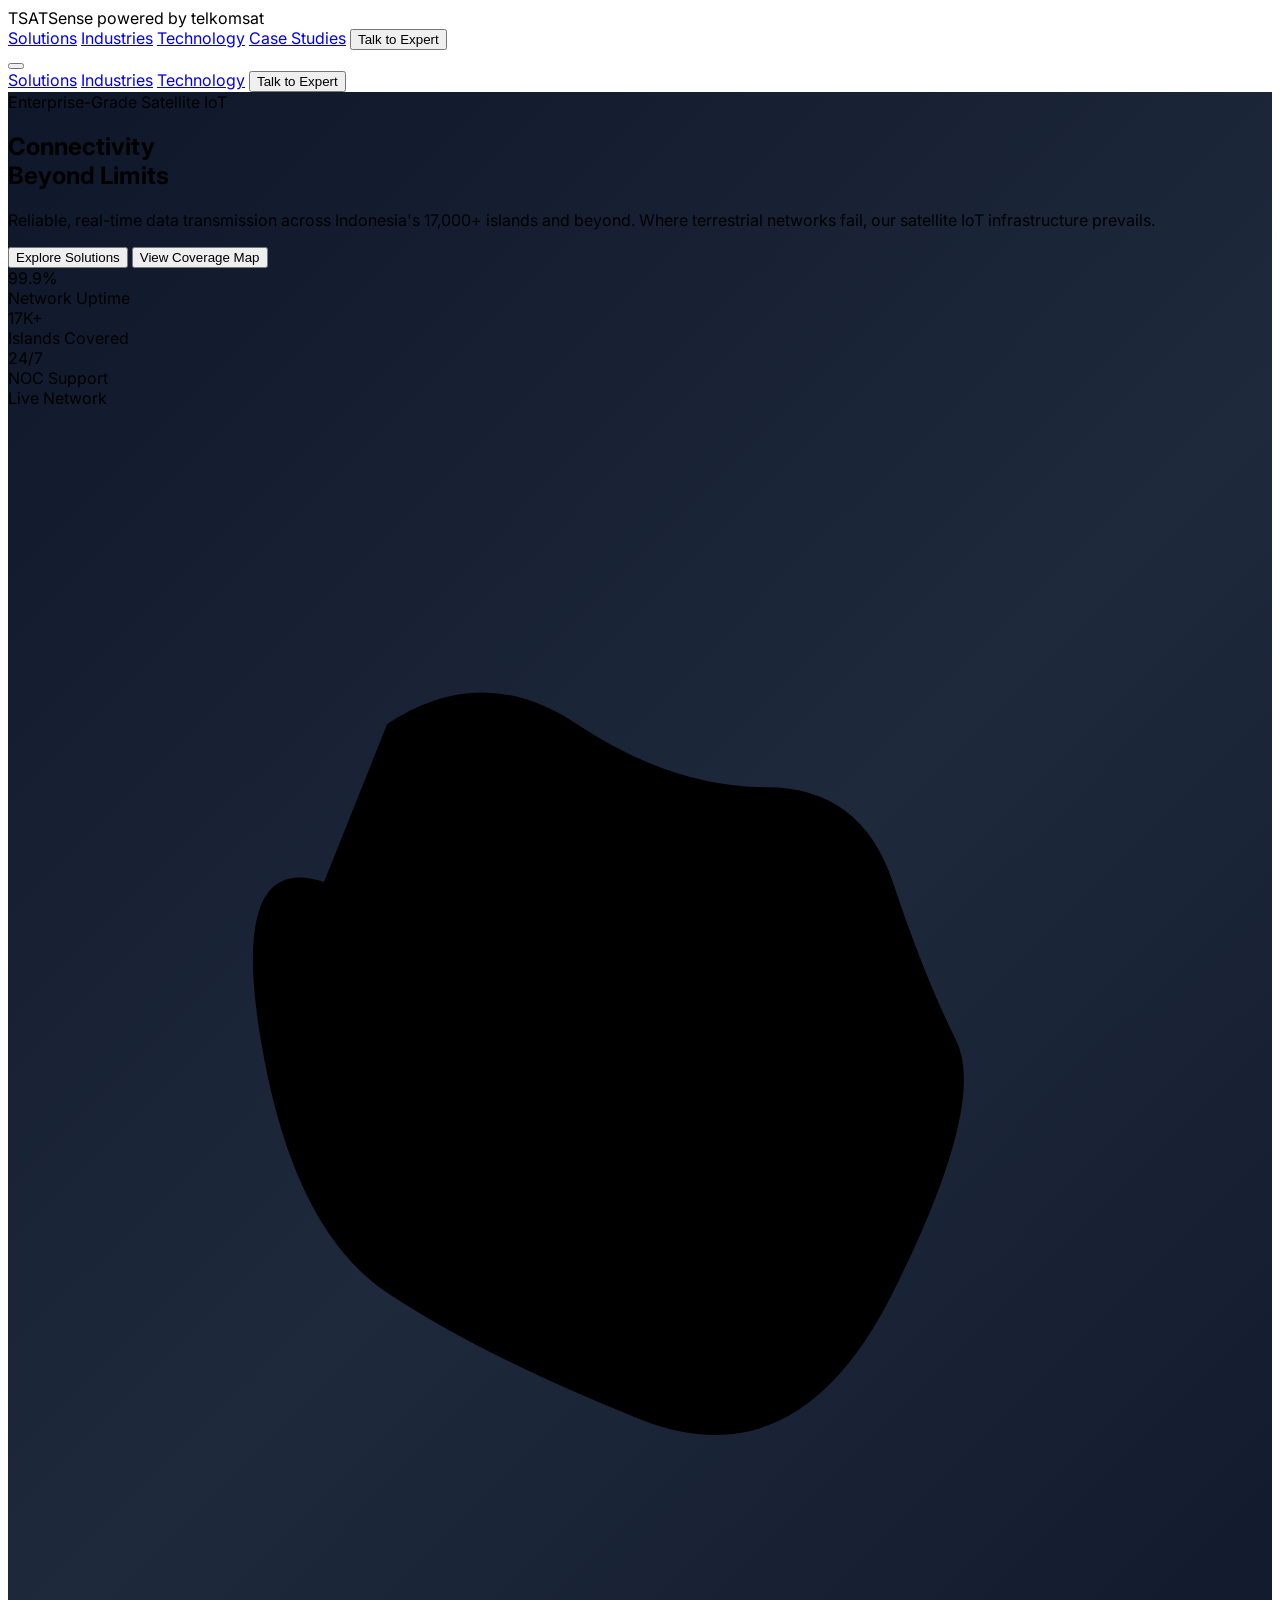
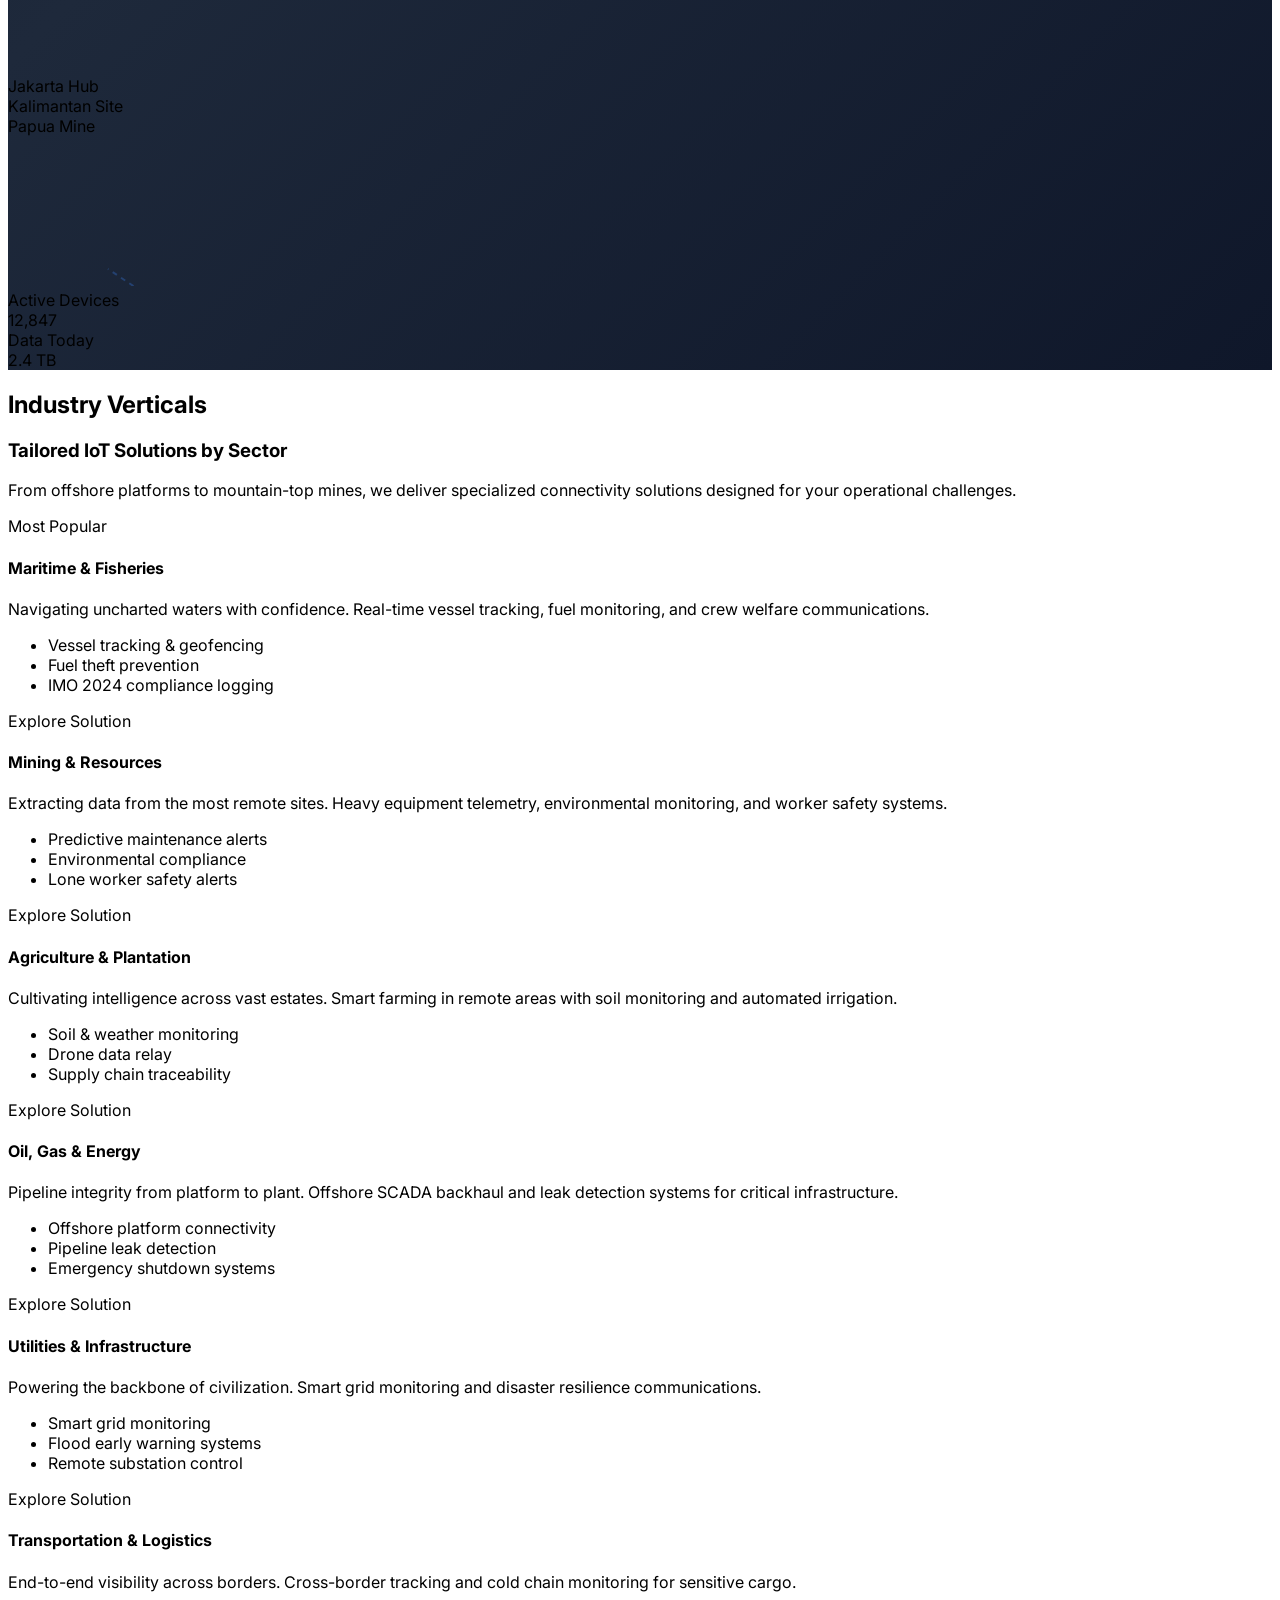
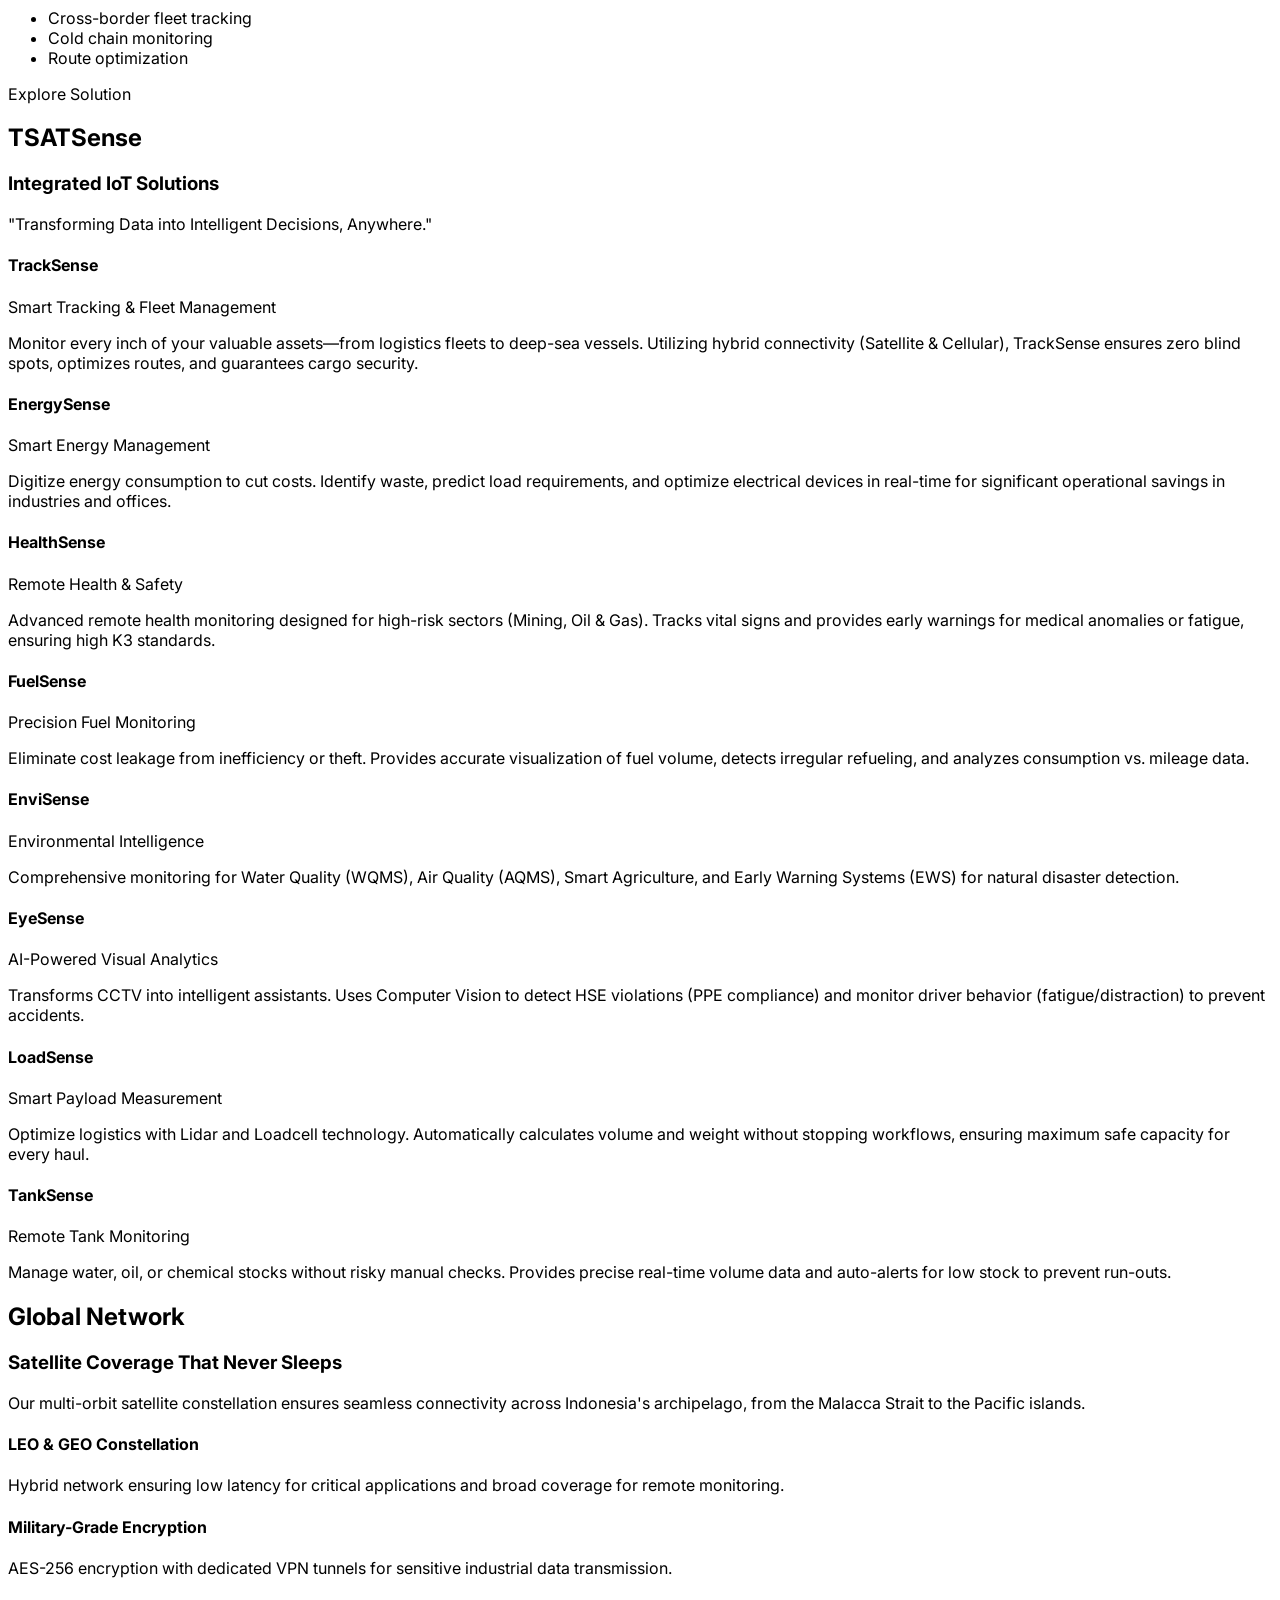
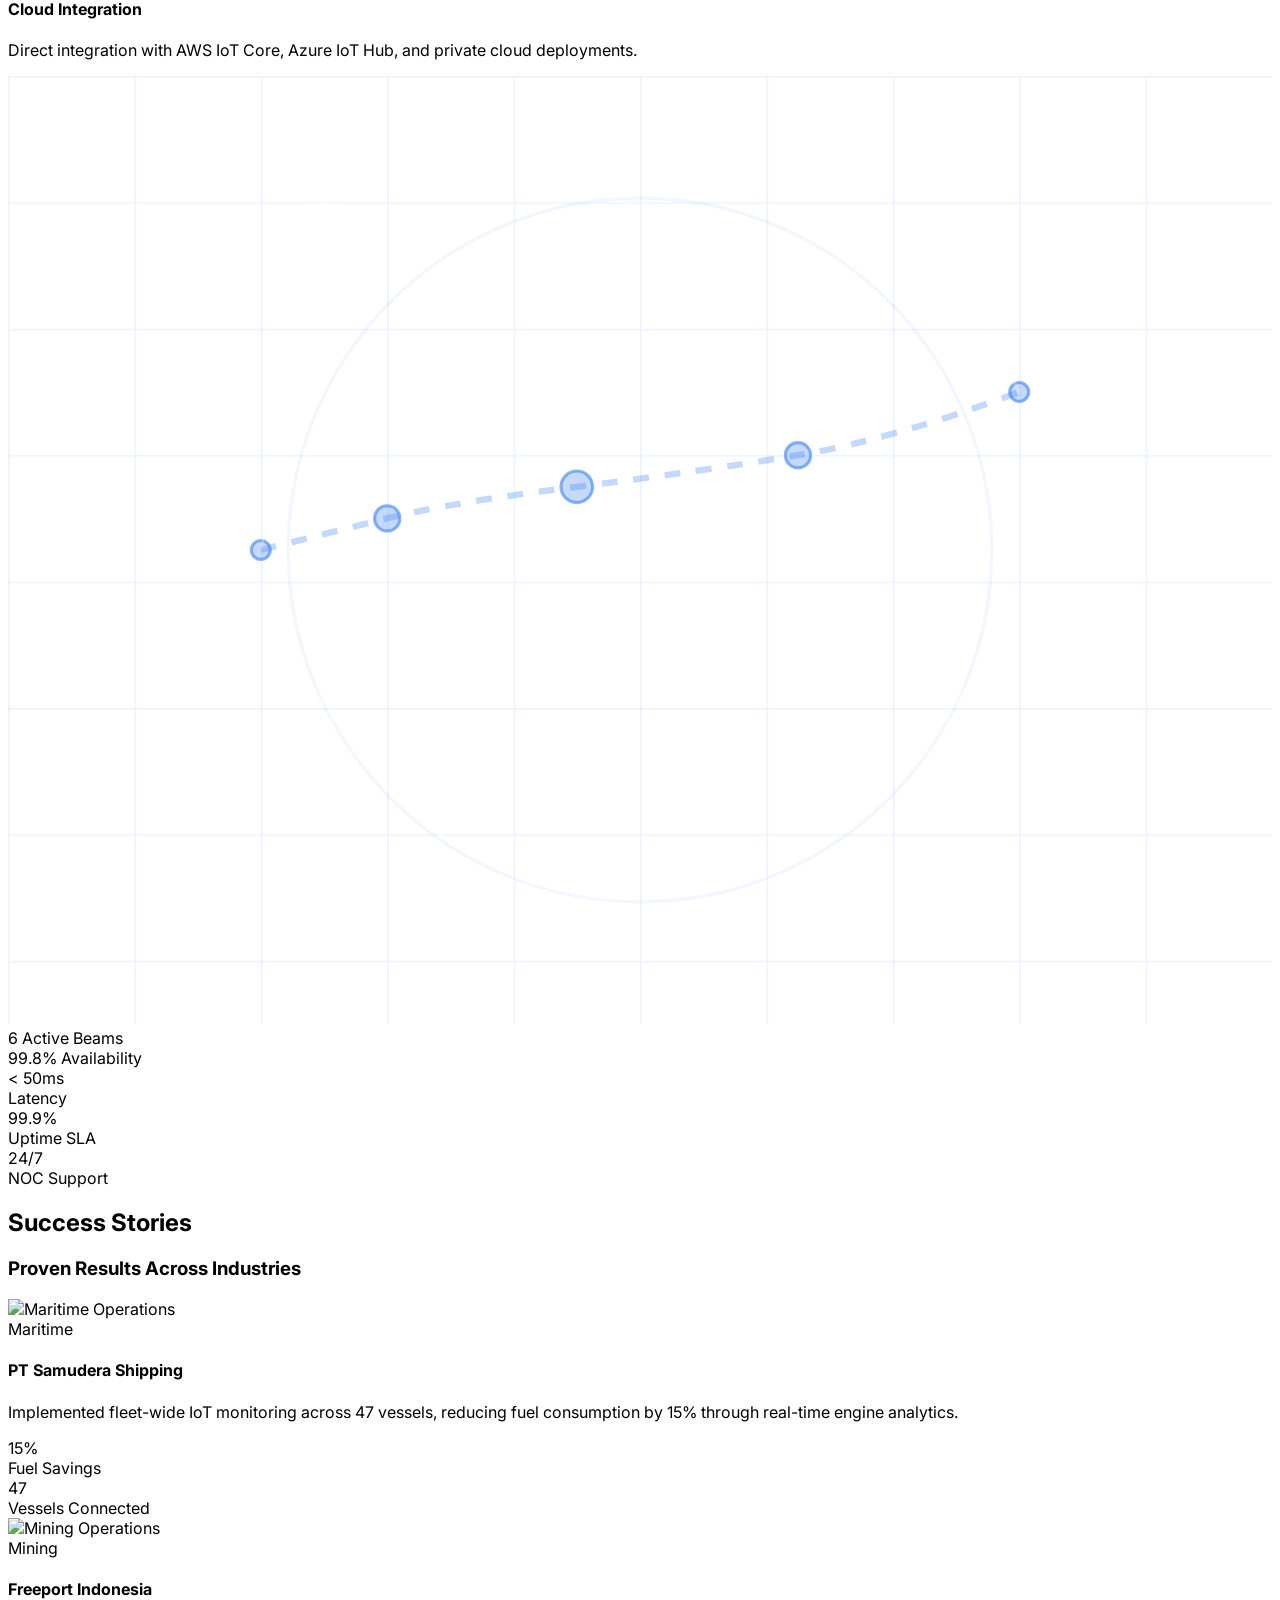
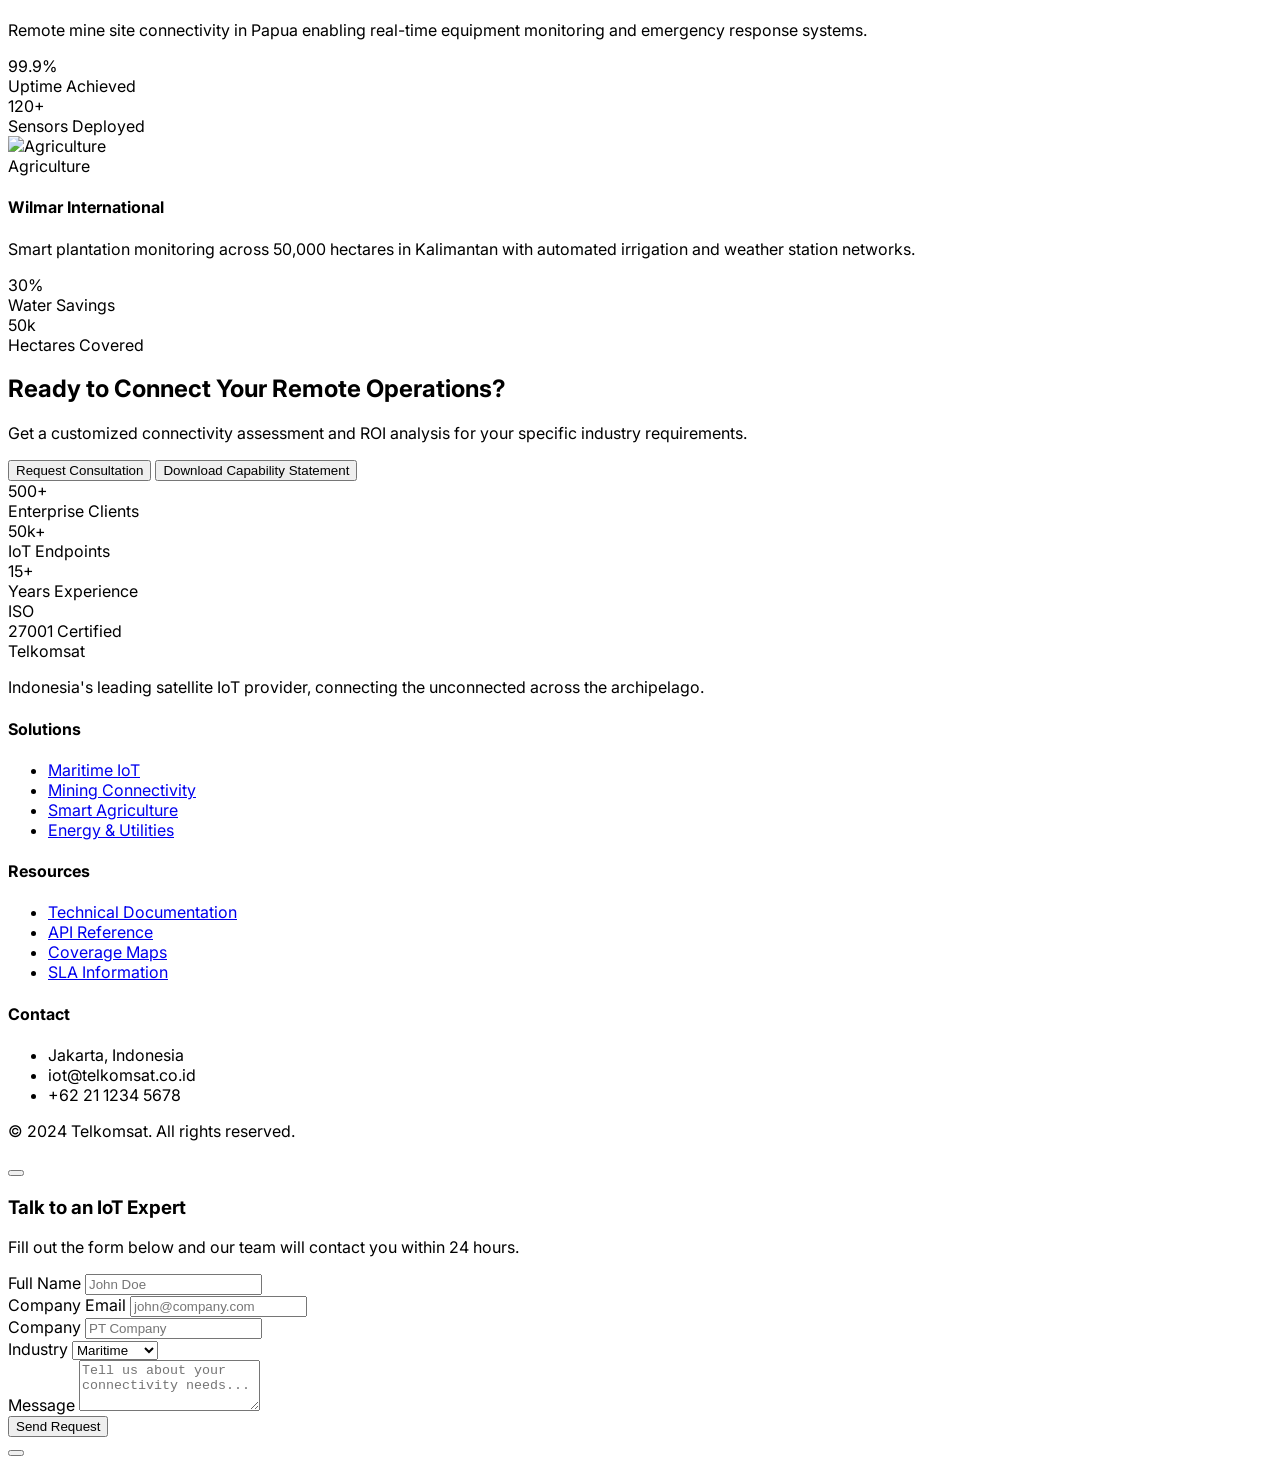
==== commit ea70efdc: "Update index.html" ====
--- a/index.html
+++ b/index.html
@@ -59,8 +59,8 @@
                         <i data-lucide="satellite" class="text-white w-6 h-6"></i>
                     </div>
                     <div>
-                        <span class="text-2xl font-bold text-slate-900">Telkomsat</span>
-                        <span class="text-xs text-blue-600 font-semibold block -mt-1">IoT Solutions</span>
+                        <span class="text-2xl font-bold text-slate-900">TSATSense</span>
+                        <span class="text-xs text-black-600 font-semibold block -mt-1">powered by telkomsat</span>
                     </div>
                 </div>
                 
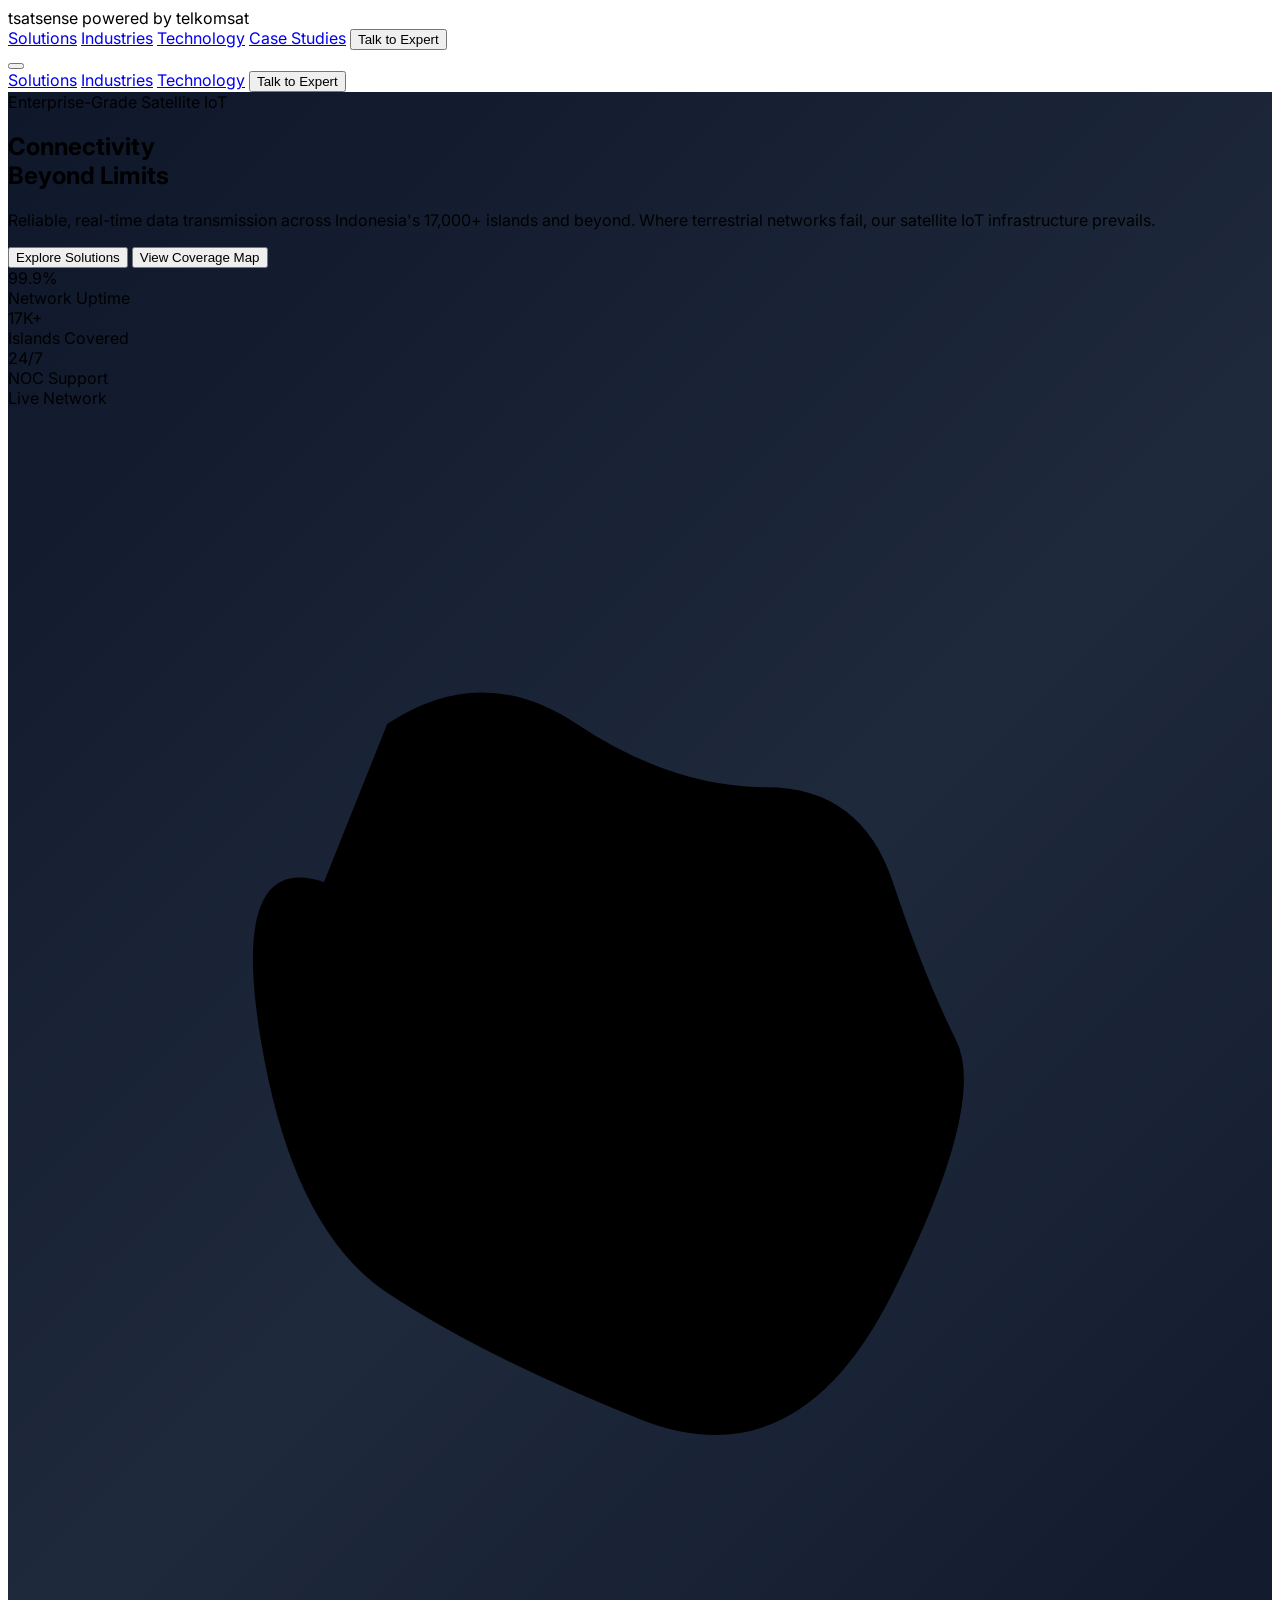
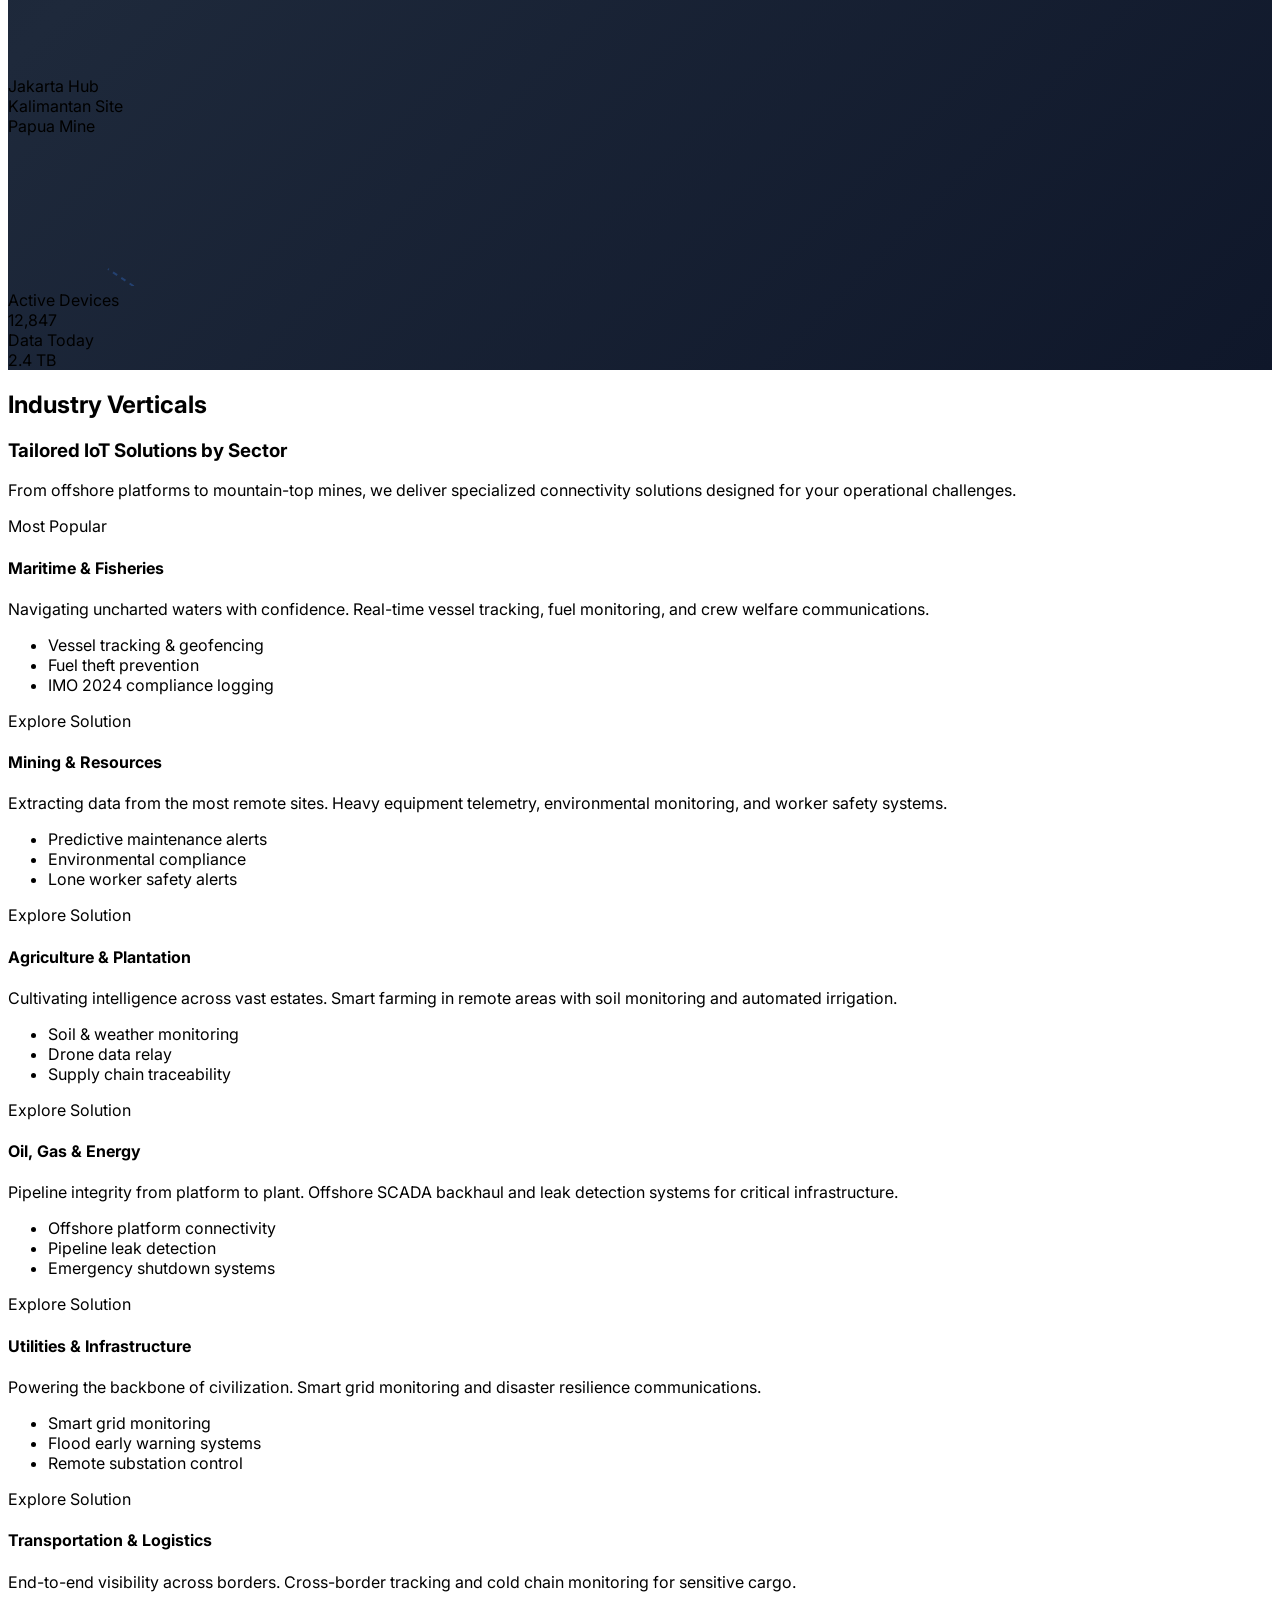
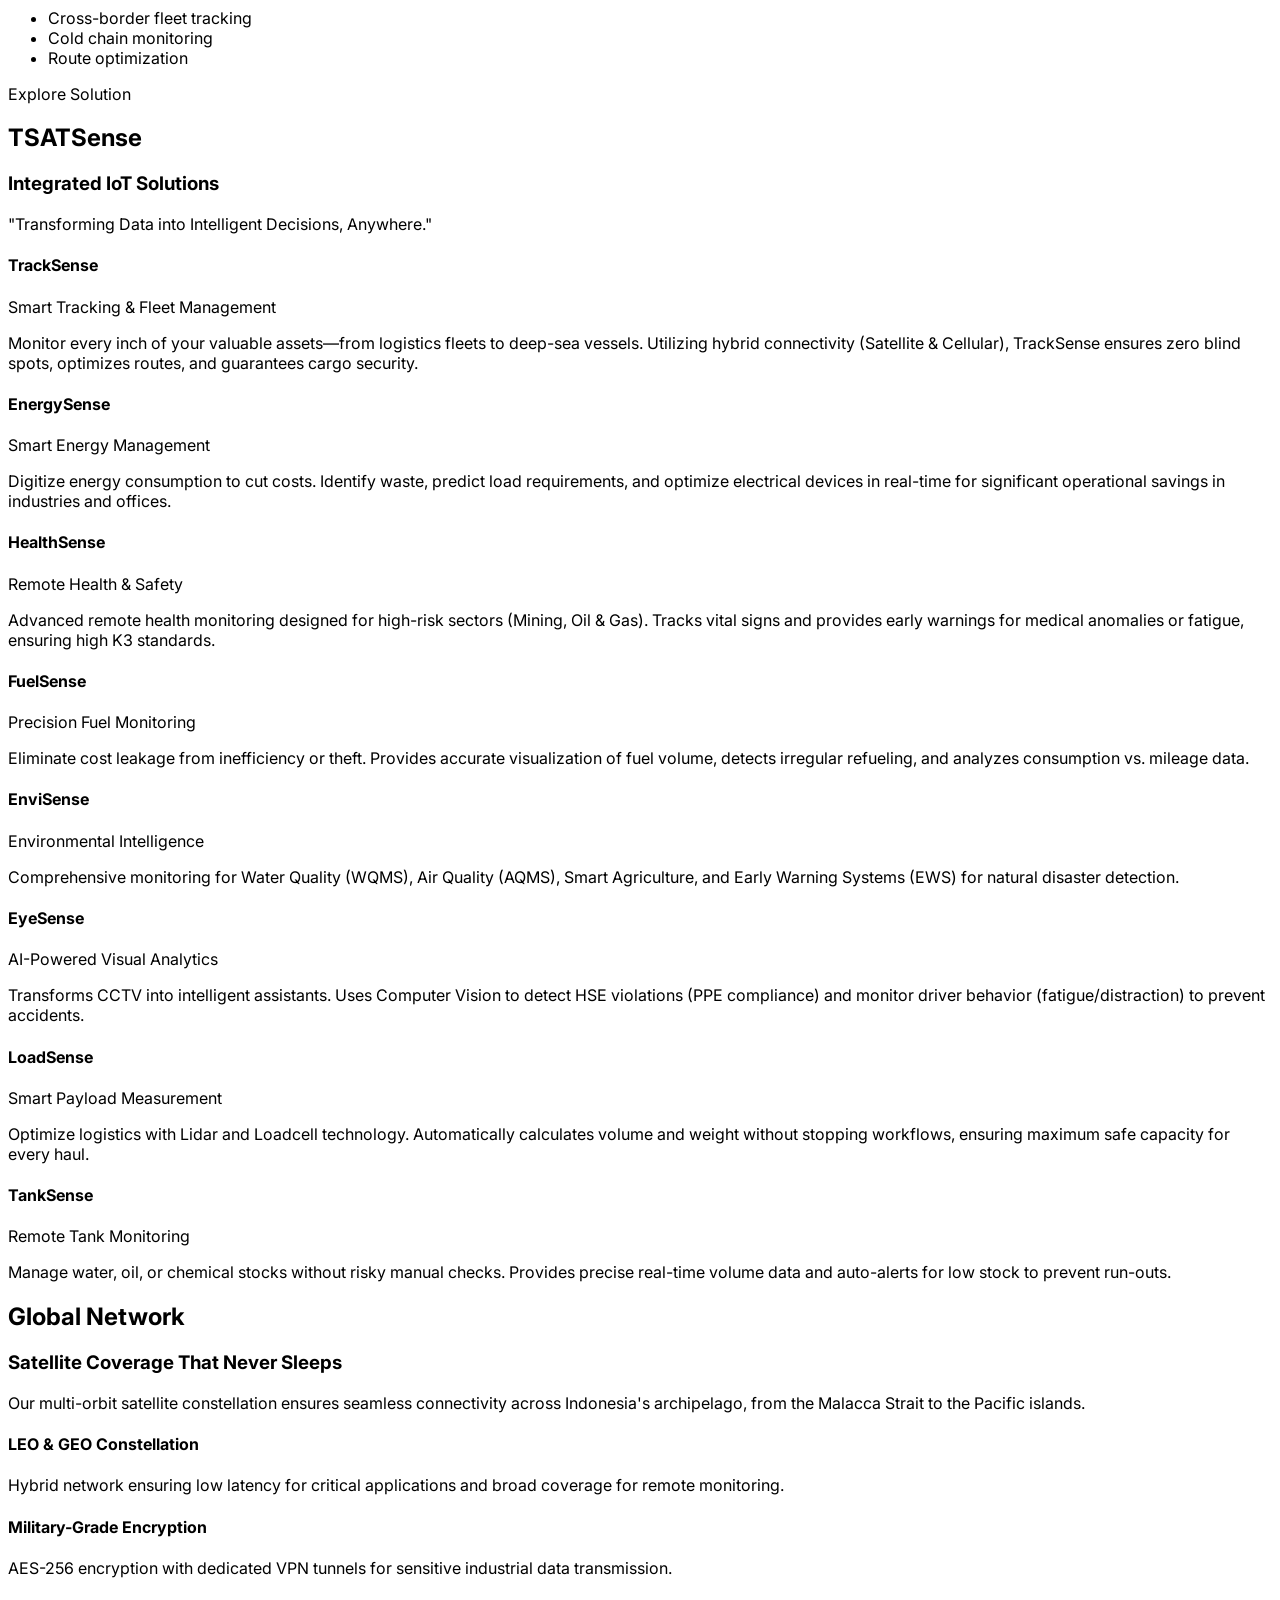
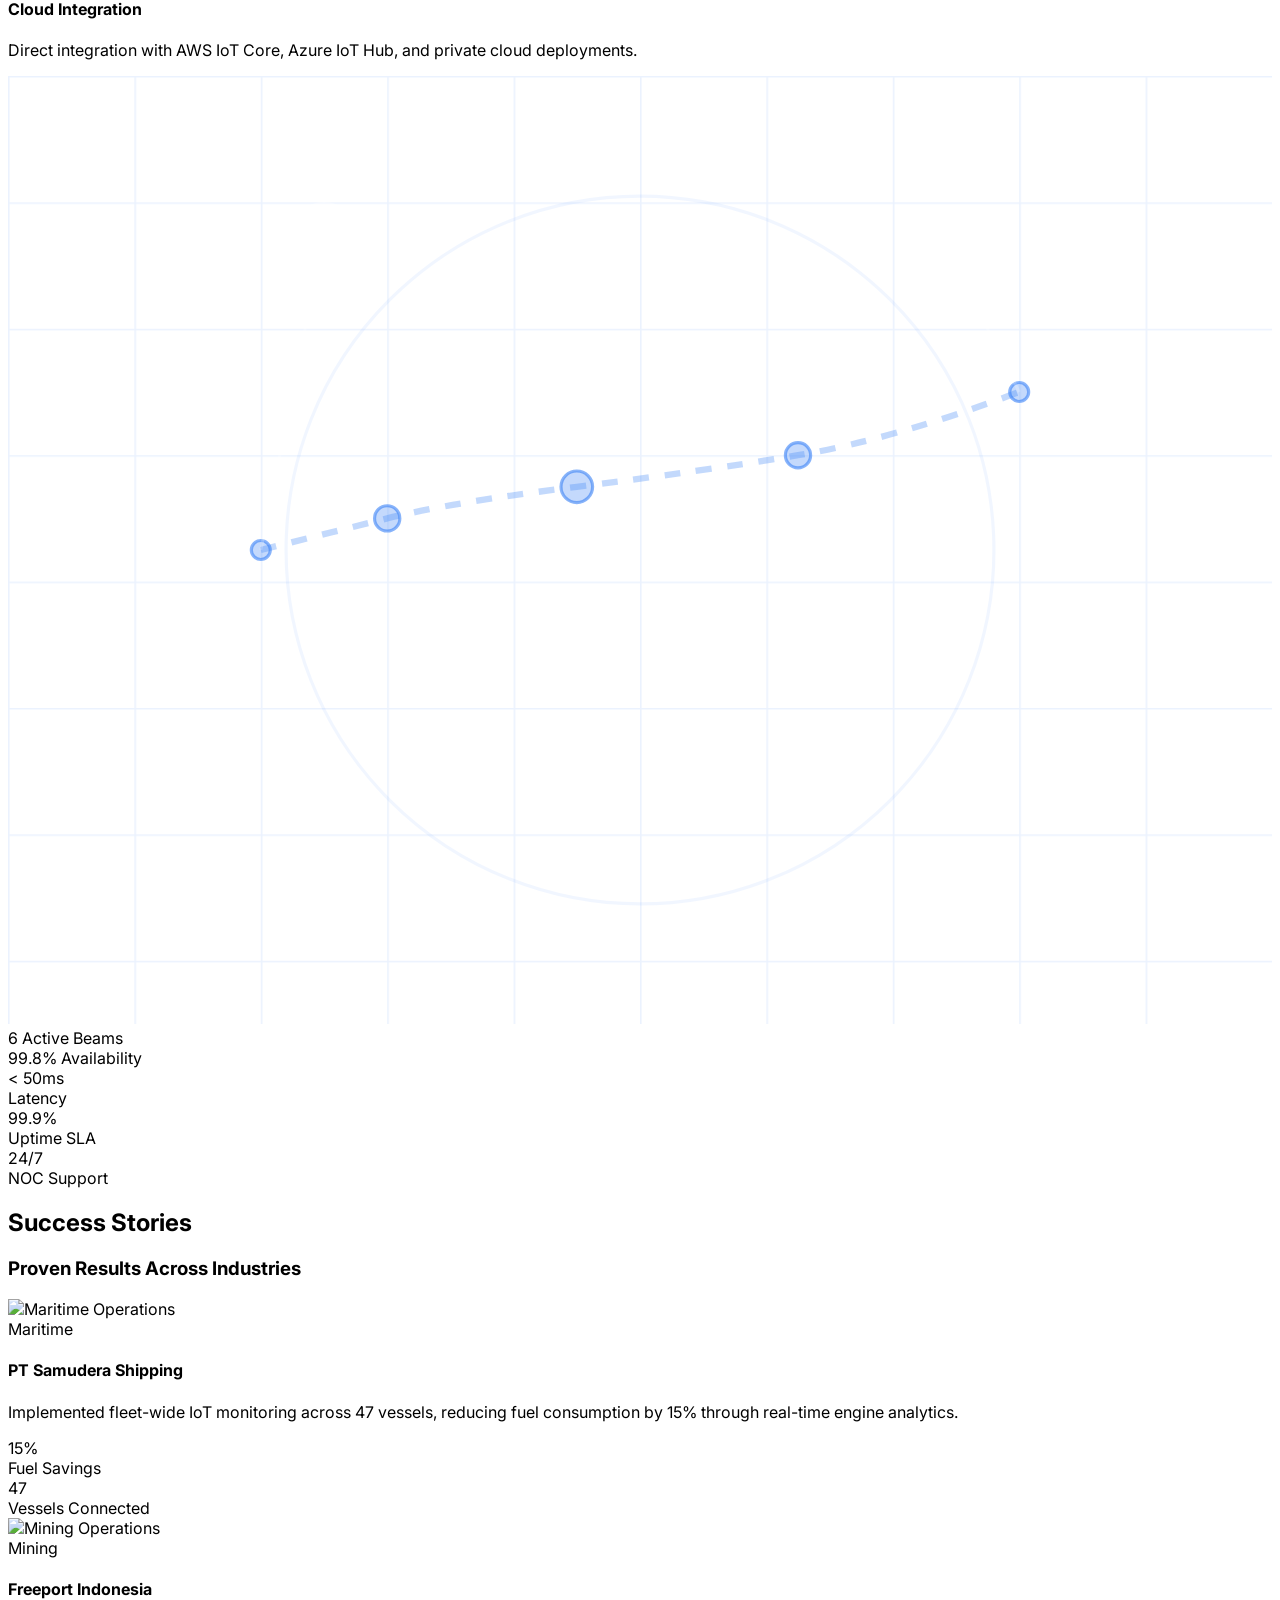
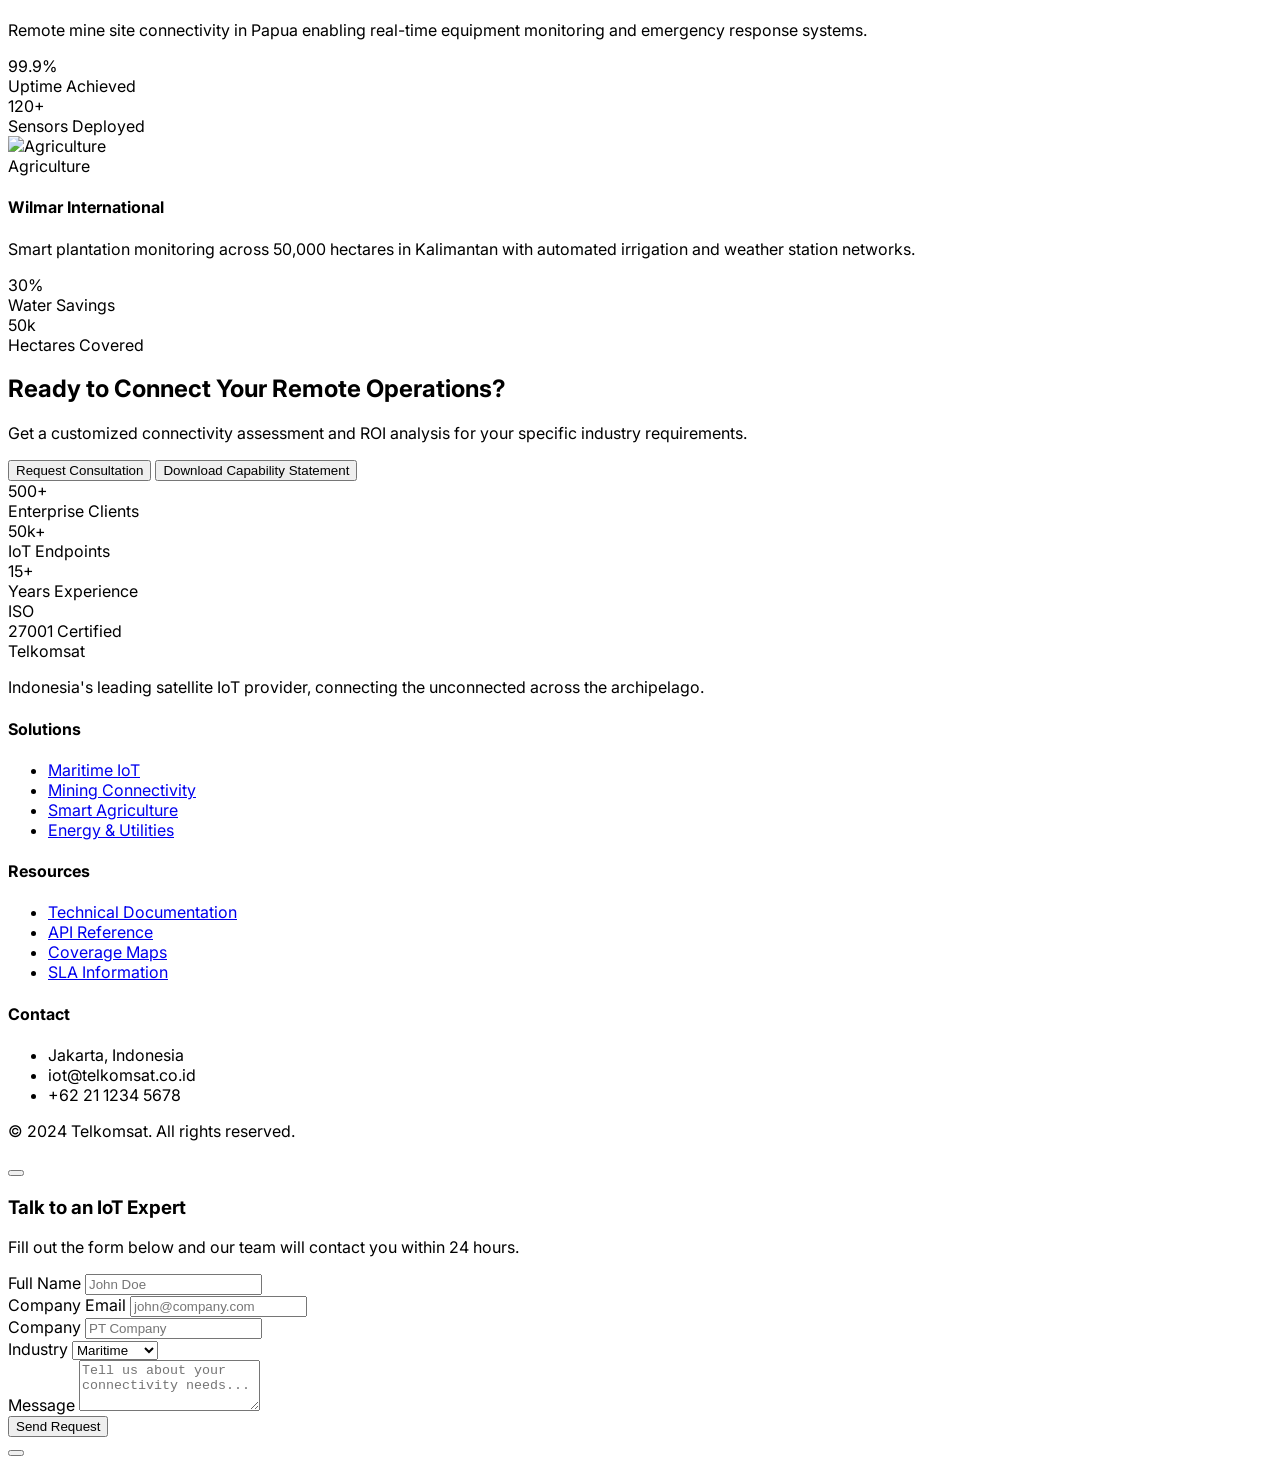
==== commit 4440c576: "Update index.html" ====
--- a/index.html
+++ b/index.html
@@ -59,8 +59,12 @@
                         <i data-lucide="satellite" class="text-white w-6 h-6"></i>
                     </div>
                     <div>
-                        <span class="text-2xl font-bold text-slate-900">TSATSense</span>
-                        <span class="text-xs text-black-600 font-semibold block -mt-1">powered by telkomsat</span>
+                        <span class="text-3xl font-semibold">
+                        <span class="text-black">tsat</span><span class="text-red-600">sense</span>
+                      </span>
+                      <span class="text-xs text-gray-500 block -mt-1">
+                        powered by telkomsat
+                      </span>
                     </div>
                 </div>
                 
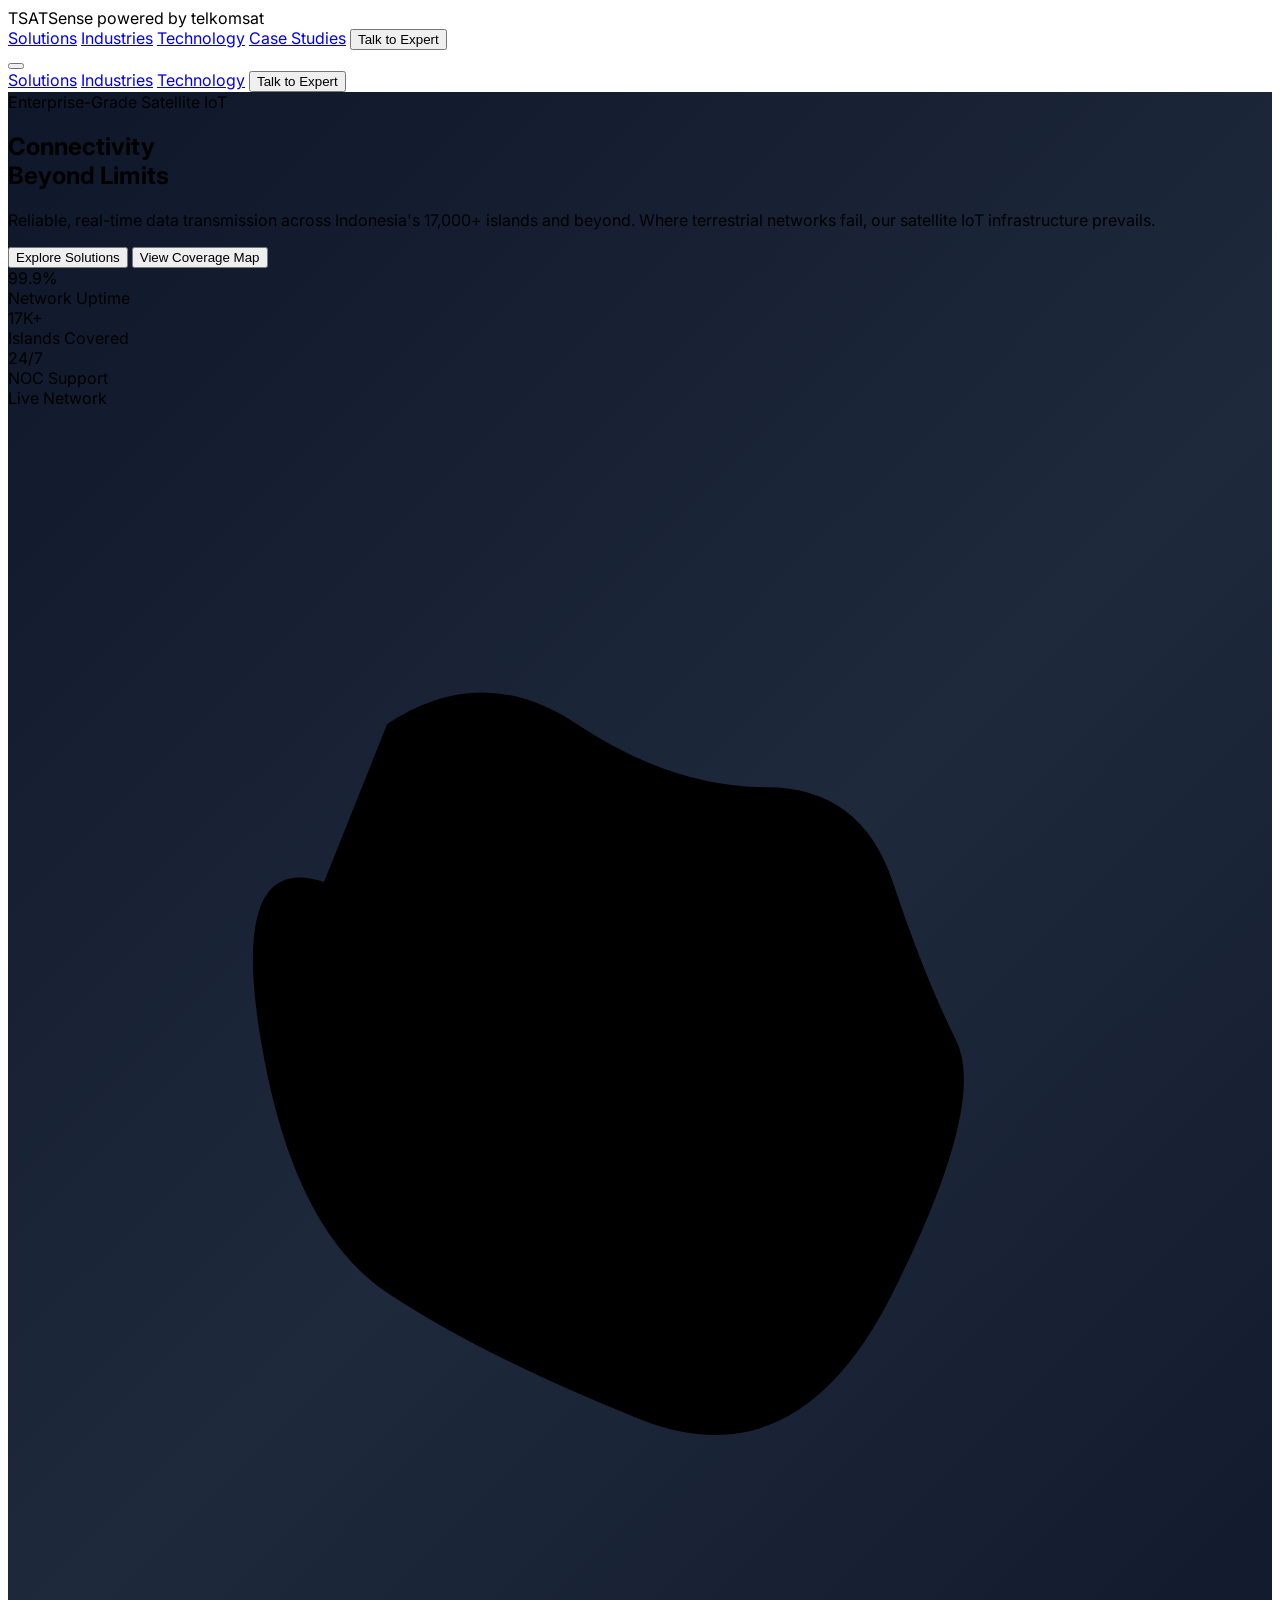
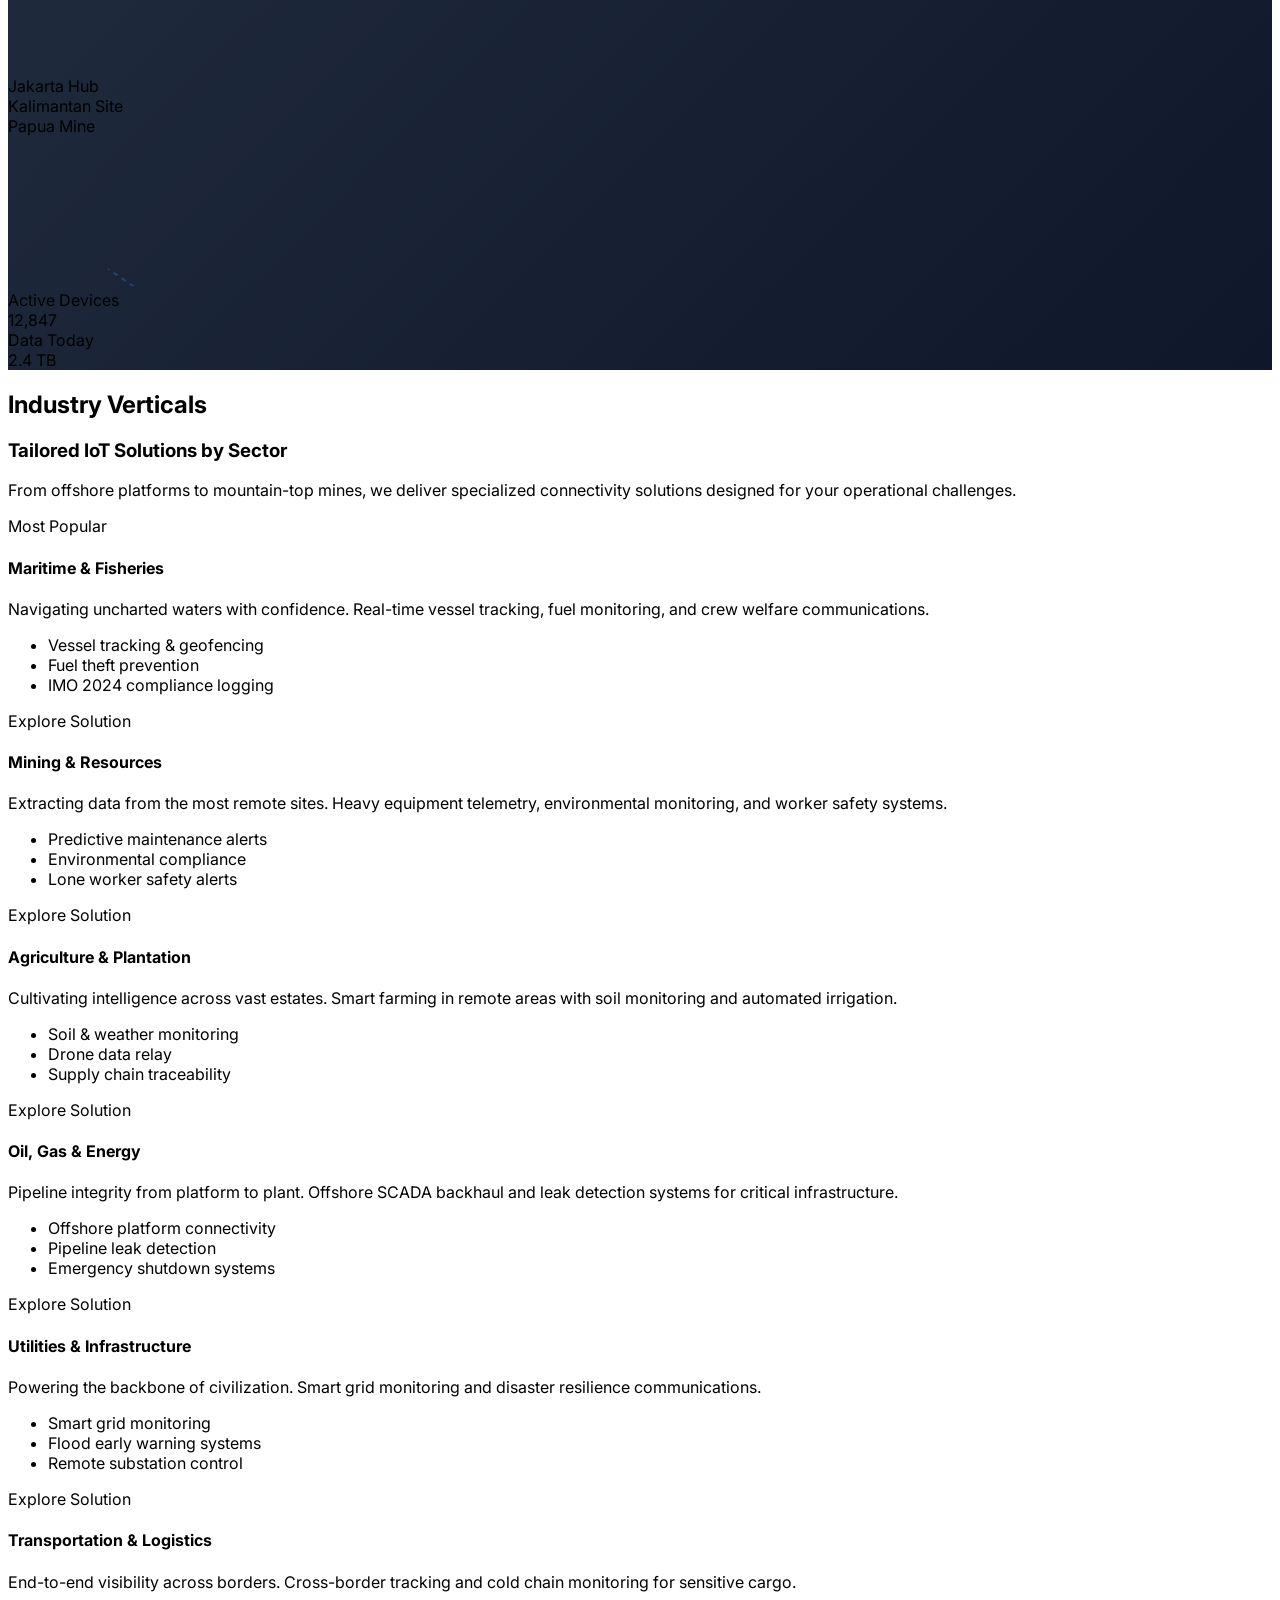
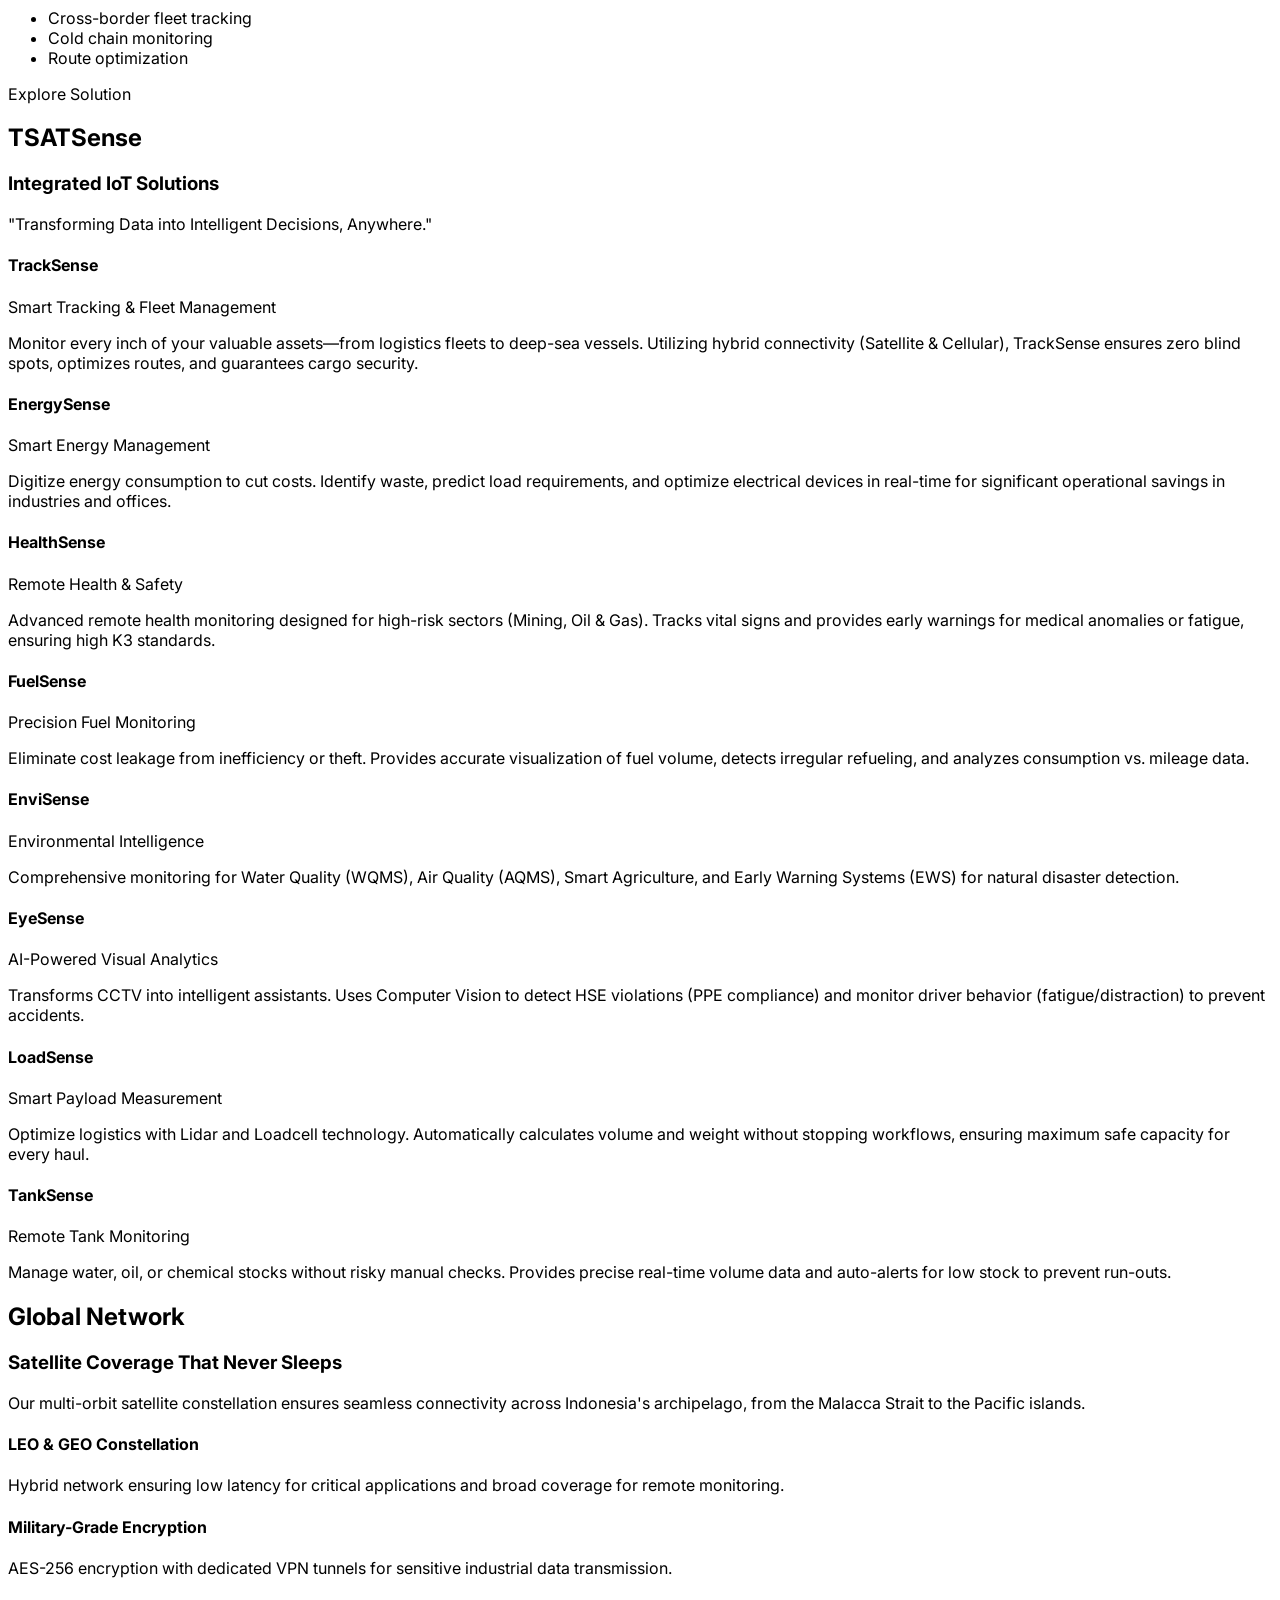
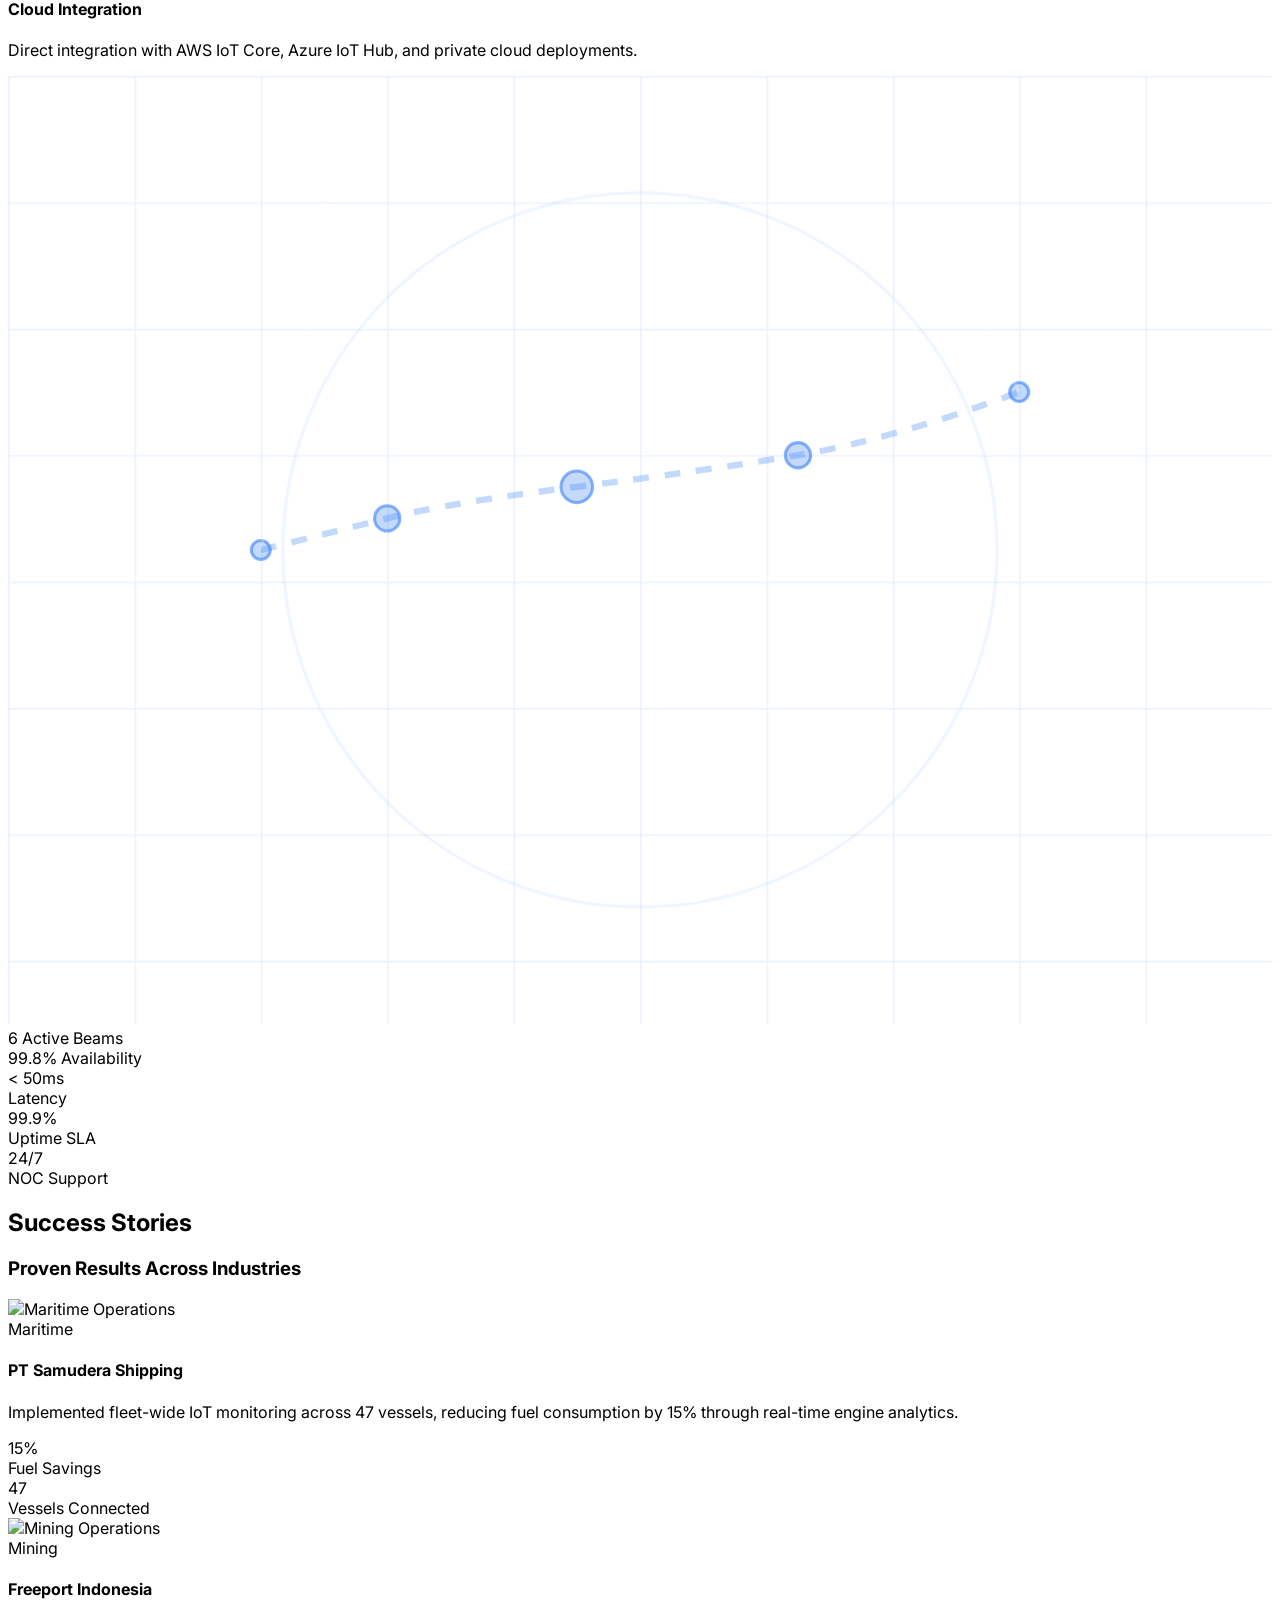
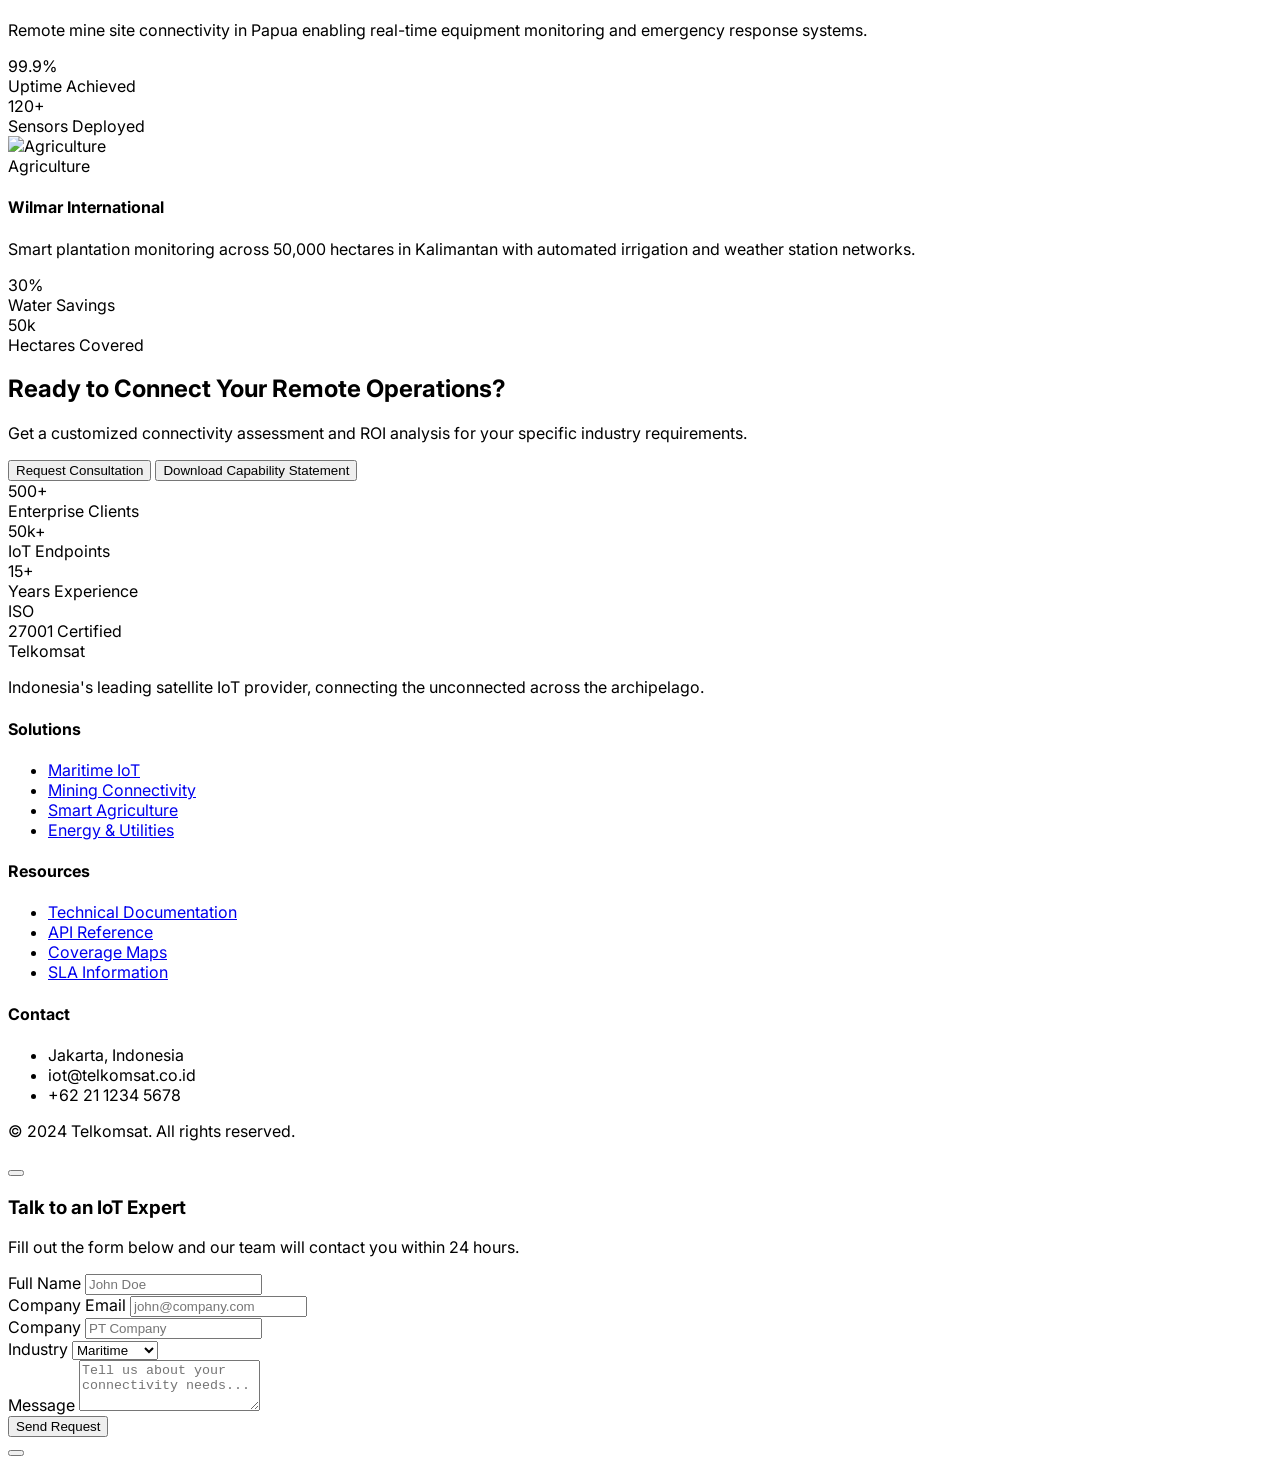
==== commit a3a104ca: "Update index.html" ====
--- a/index.html
+++ b/index.html
@@ -60,10 +60,12 @@
                     </div>
                     <div>
                         <span class="text-3xl font-semibold">
-                        <span class="text-black">tsat</span><span class="text-red-600">sense</span>
+                        <span class="text-black">TSATSense</span>
                       </span>
                       <span class="text-xs text-gray-500 block -mt-1">
-                        powered by telkomsat
+                          powered by <span class="font-semibold text-gray-700">
+                            telkom<span class="text-red-600">sat</span>
+                          </span>
                       </span>
                     </div>
                 </div>
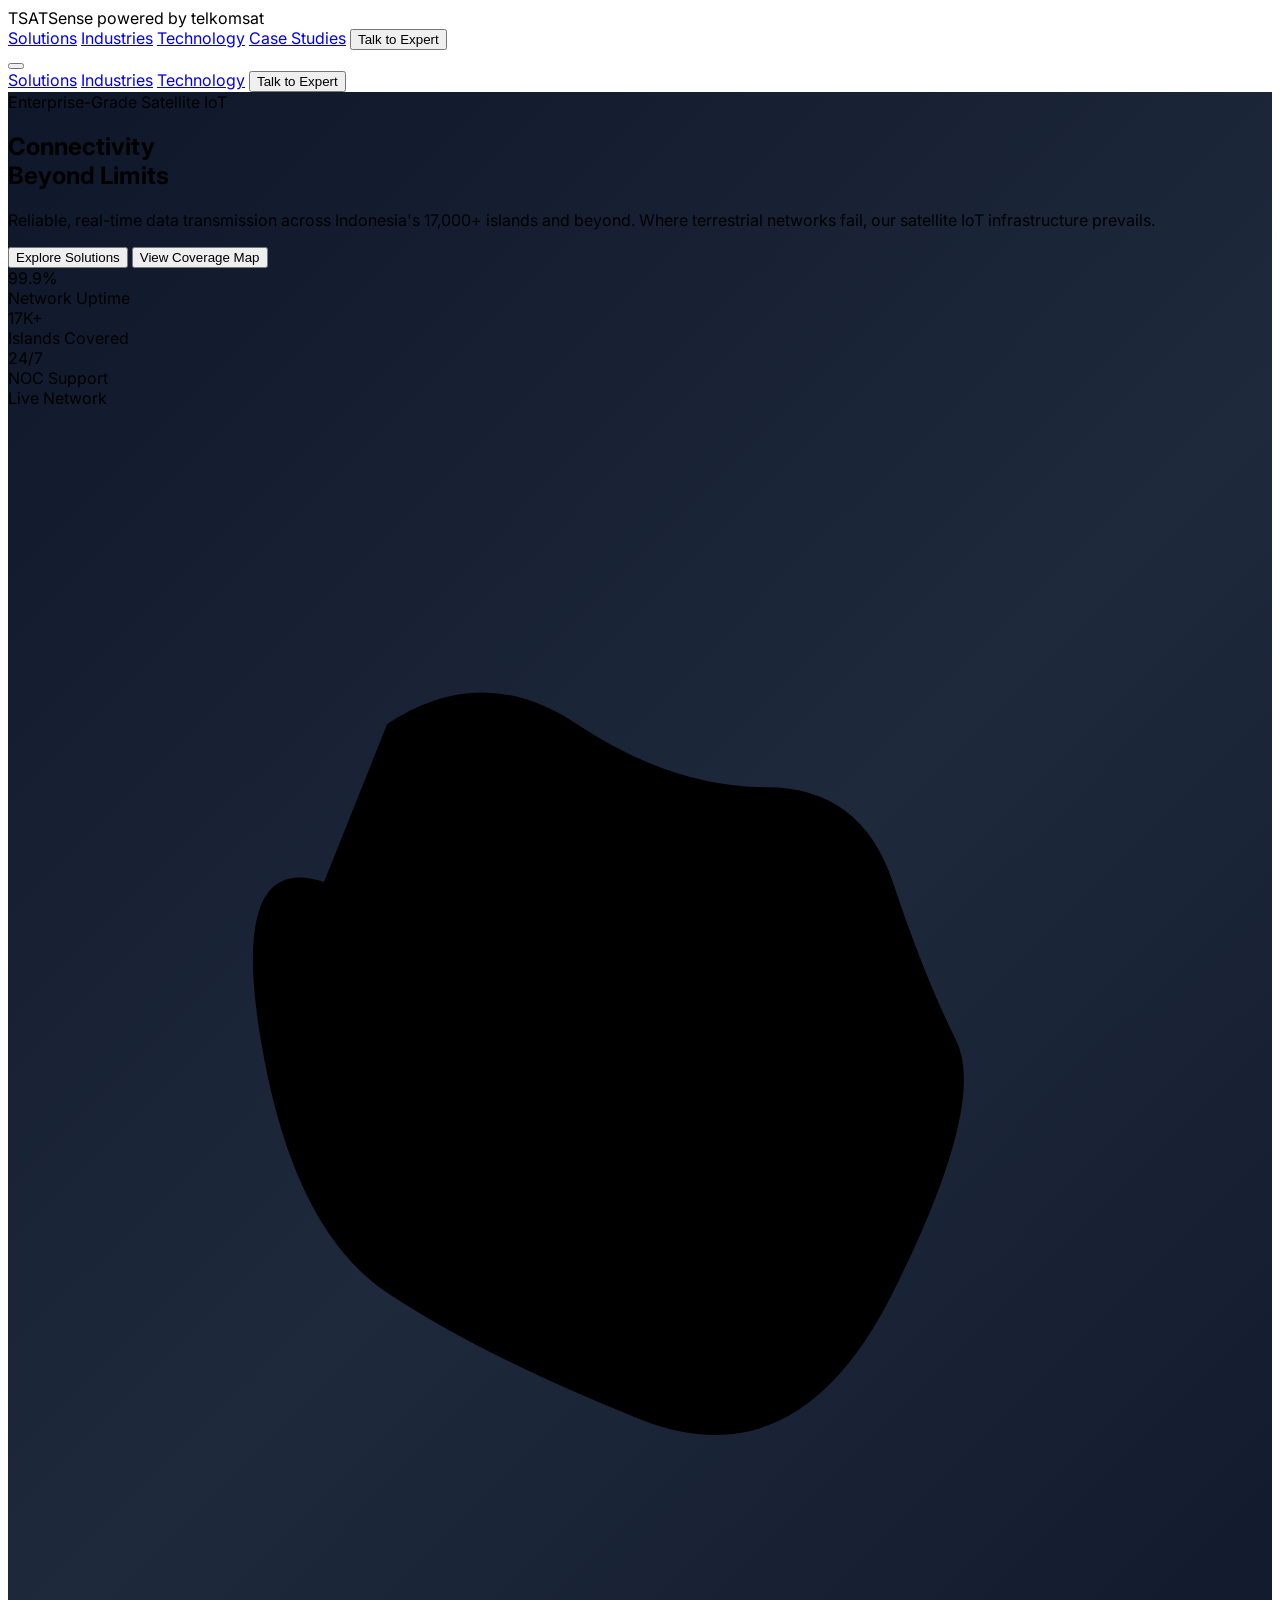
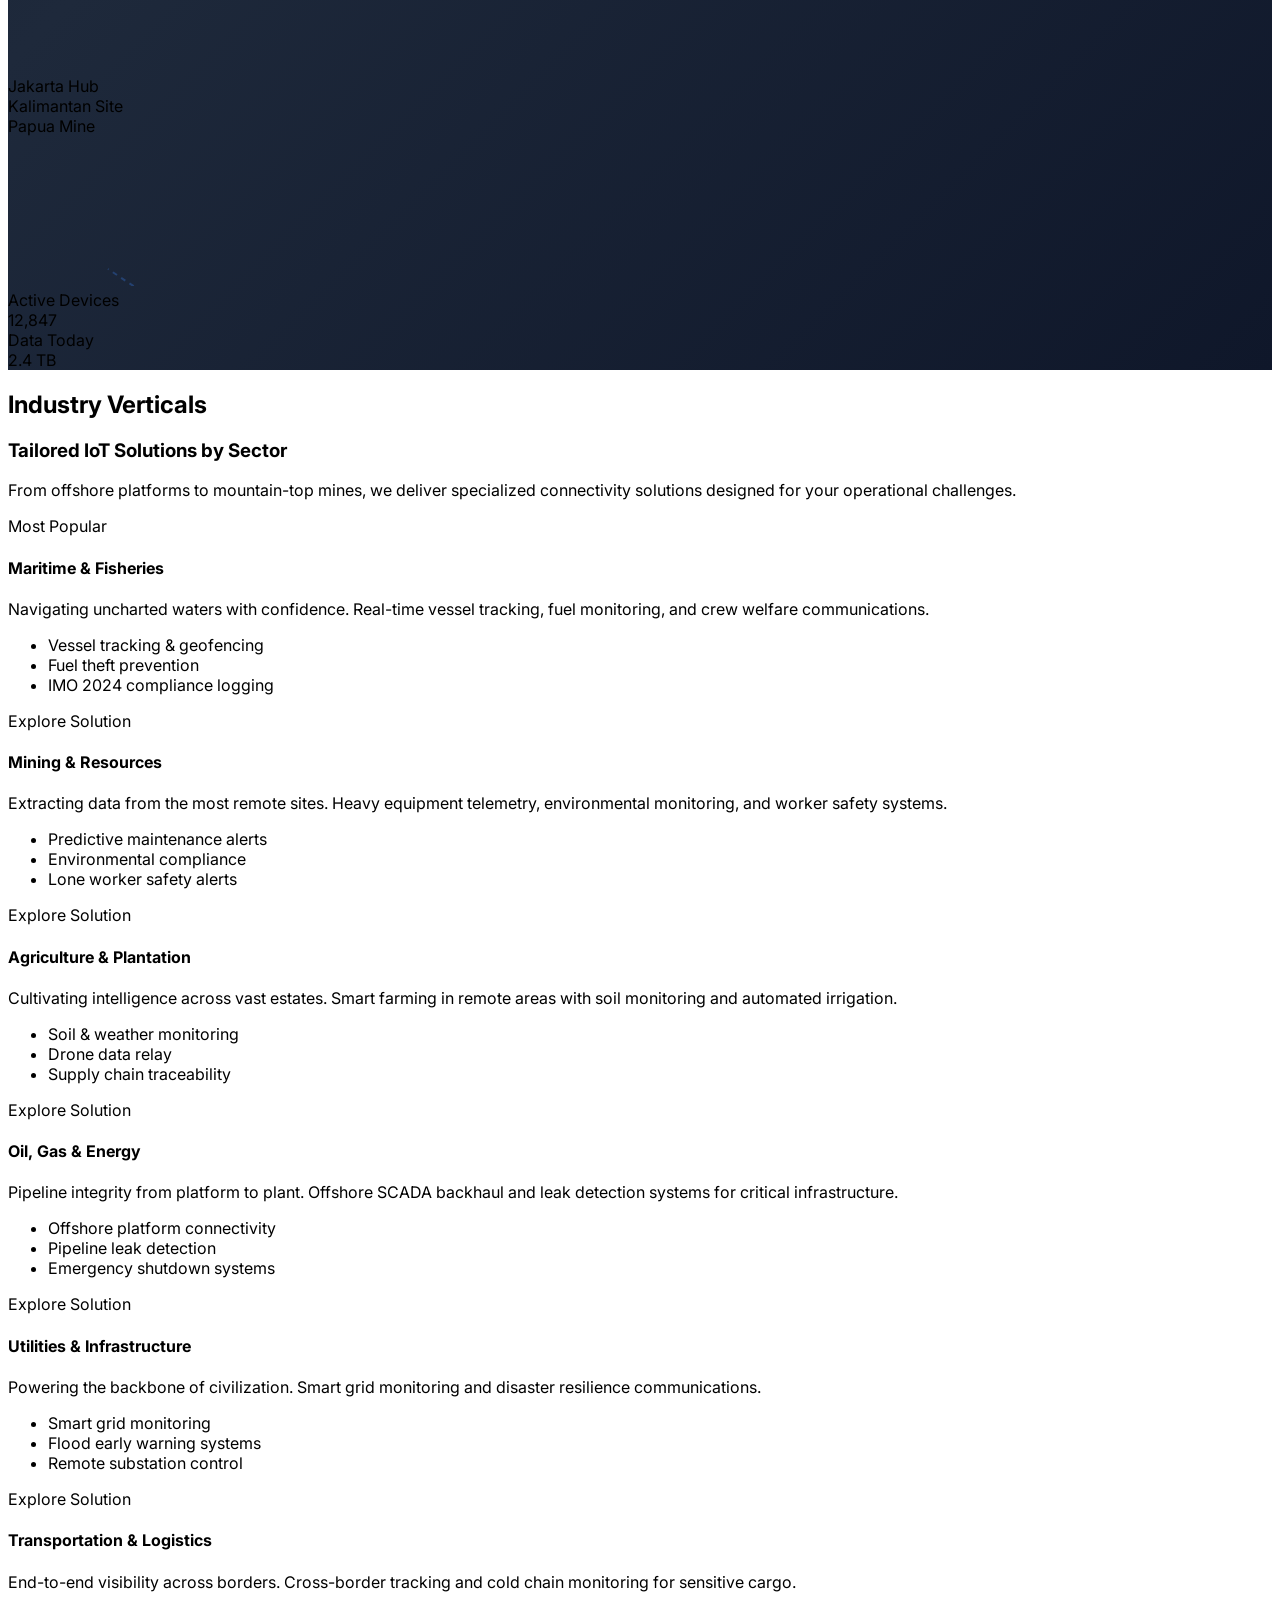
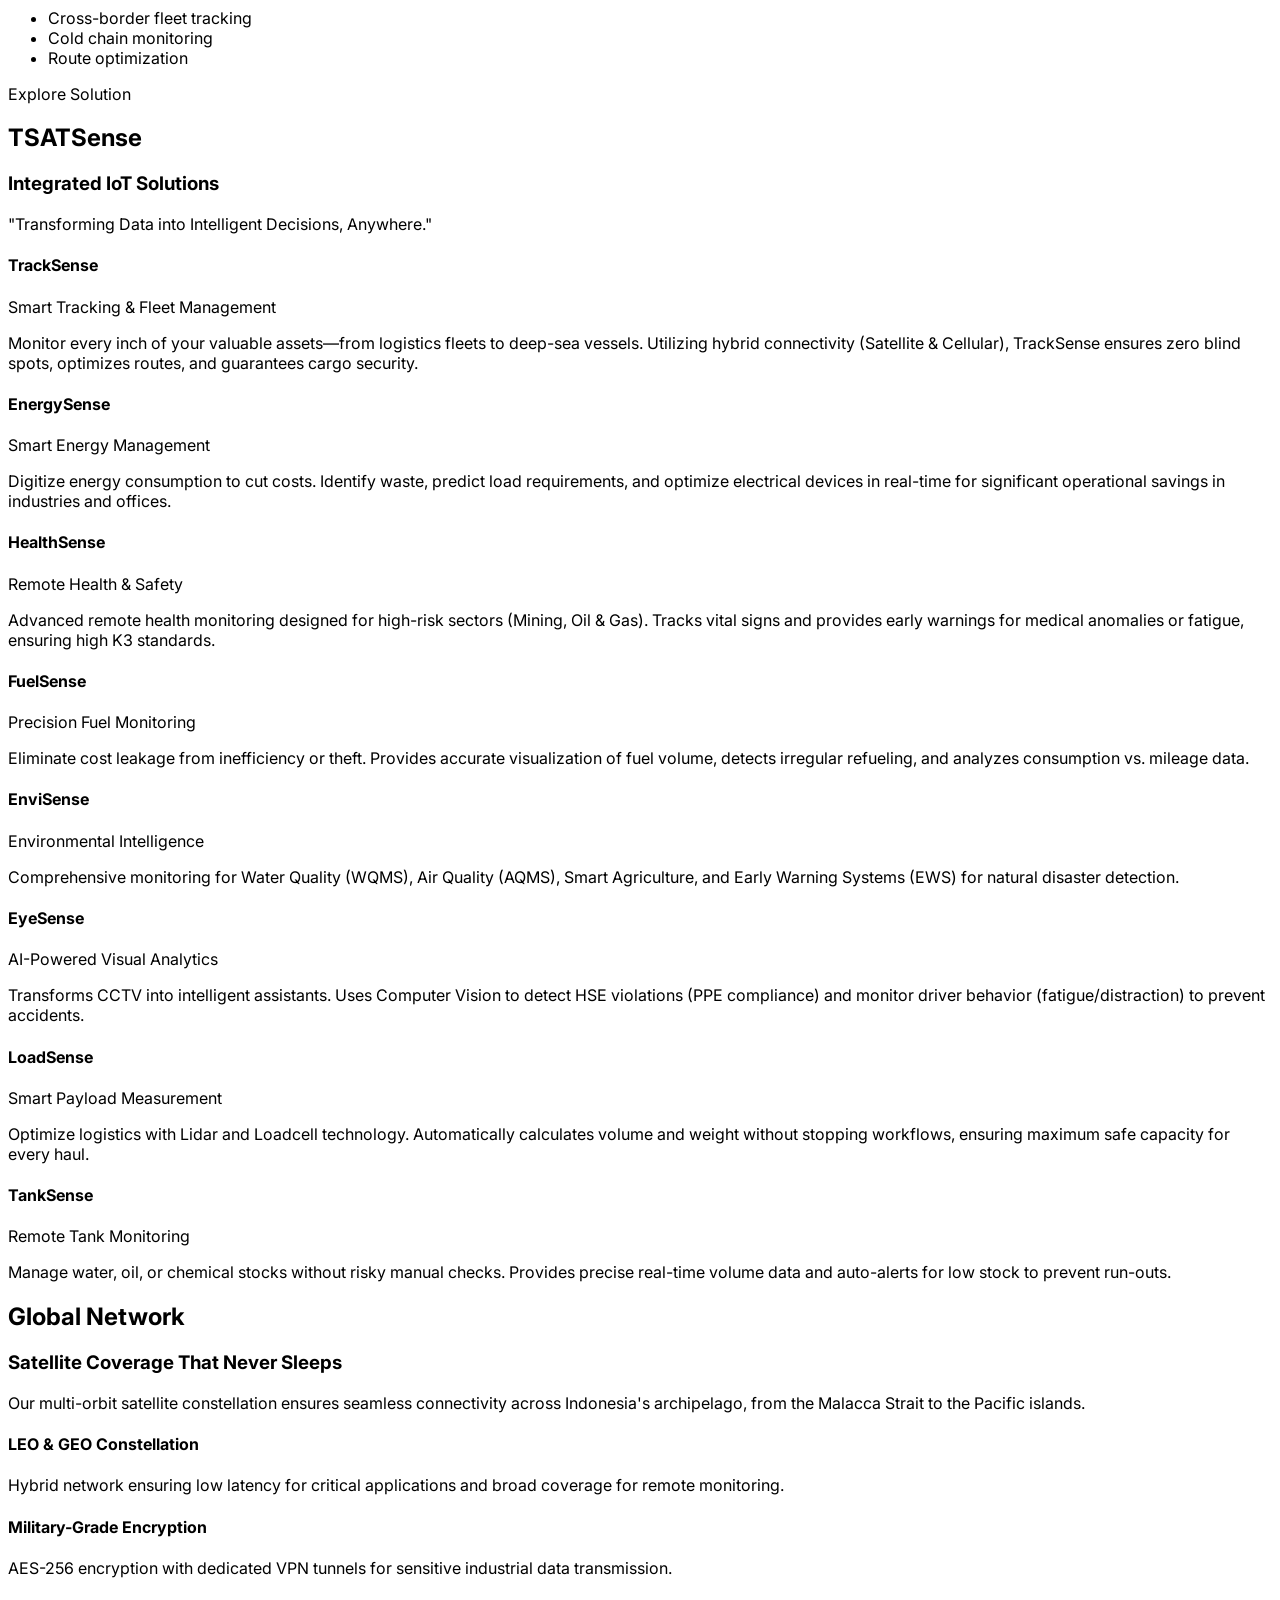
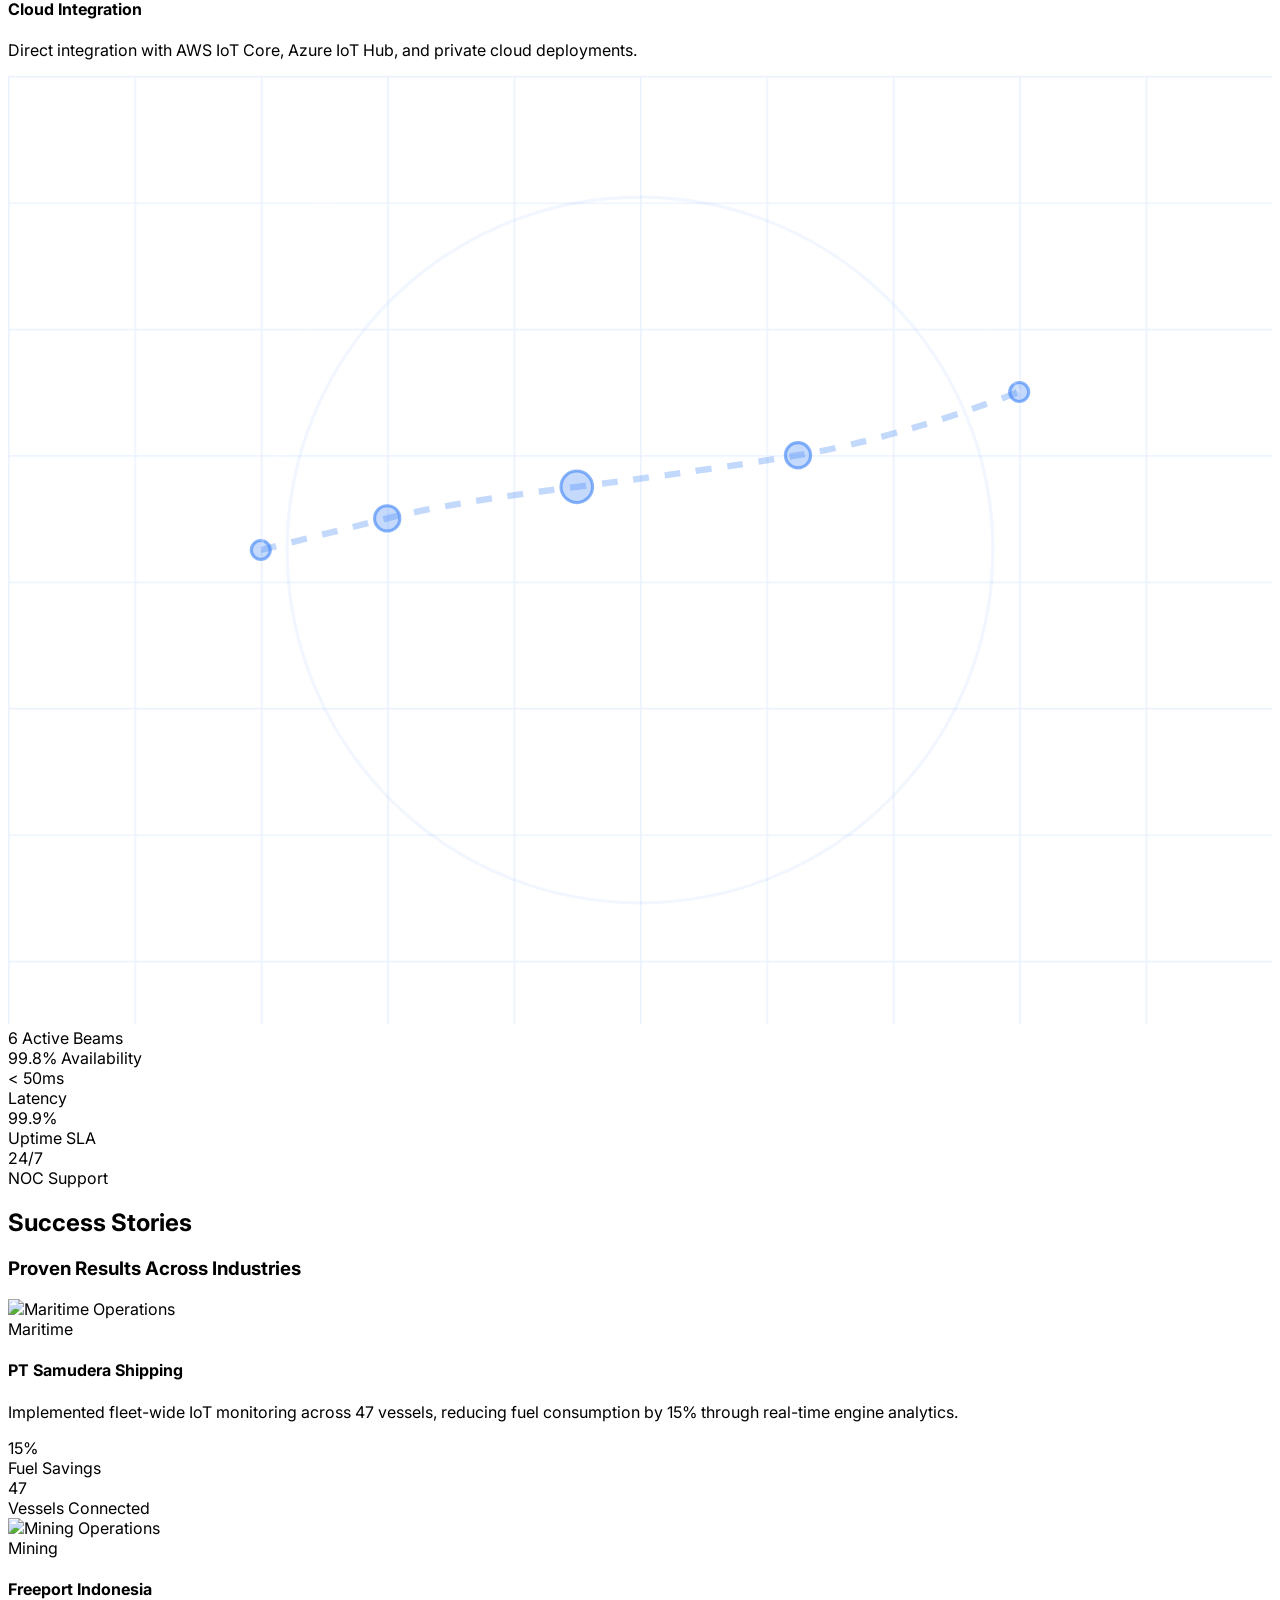
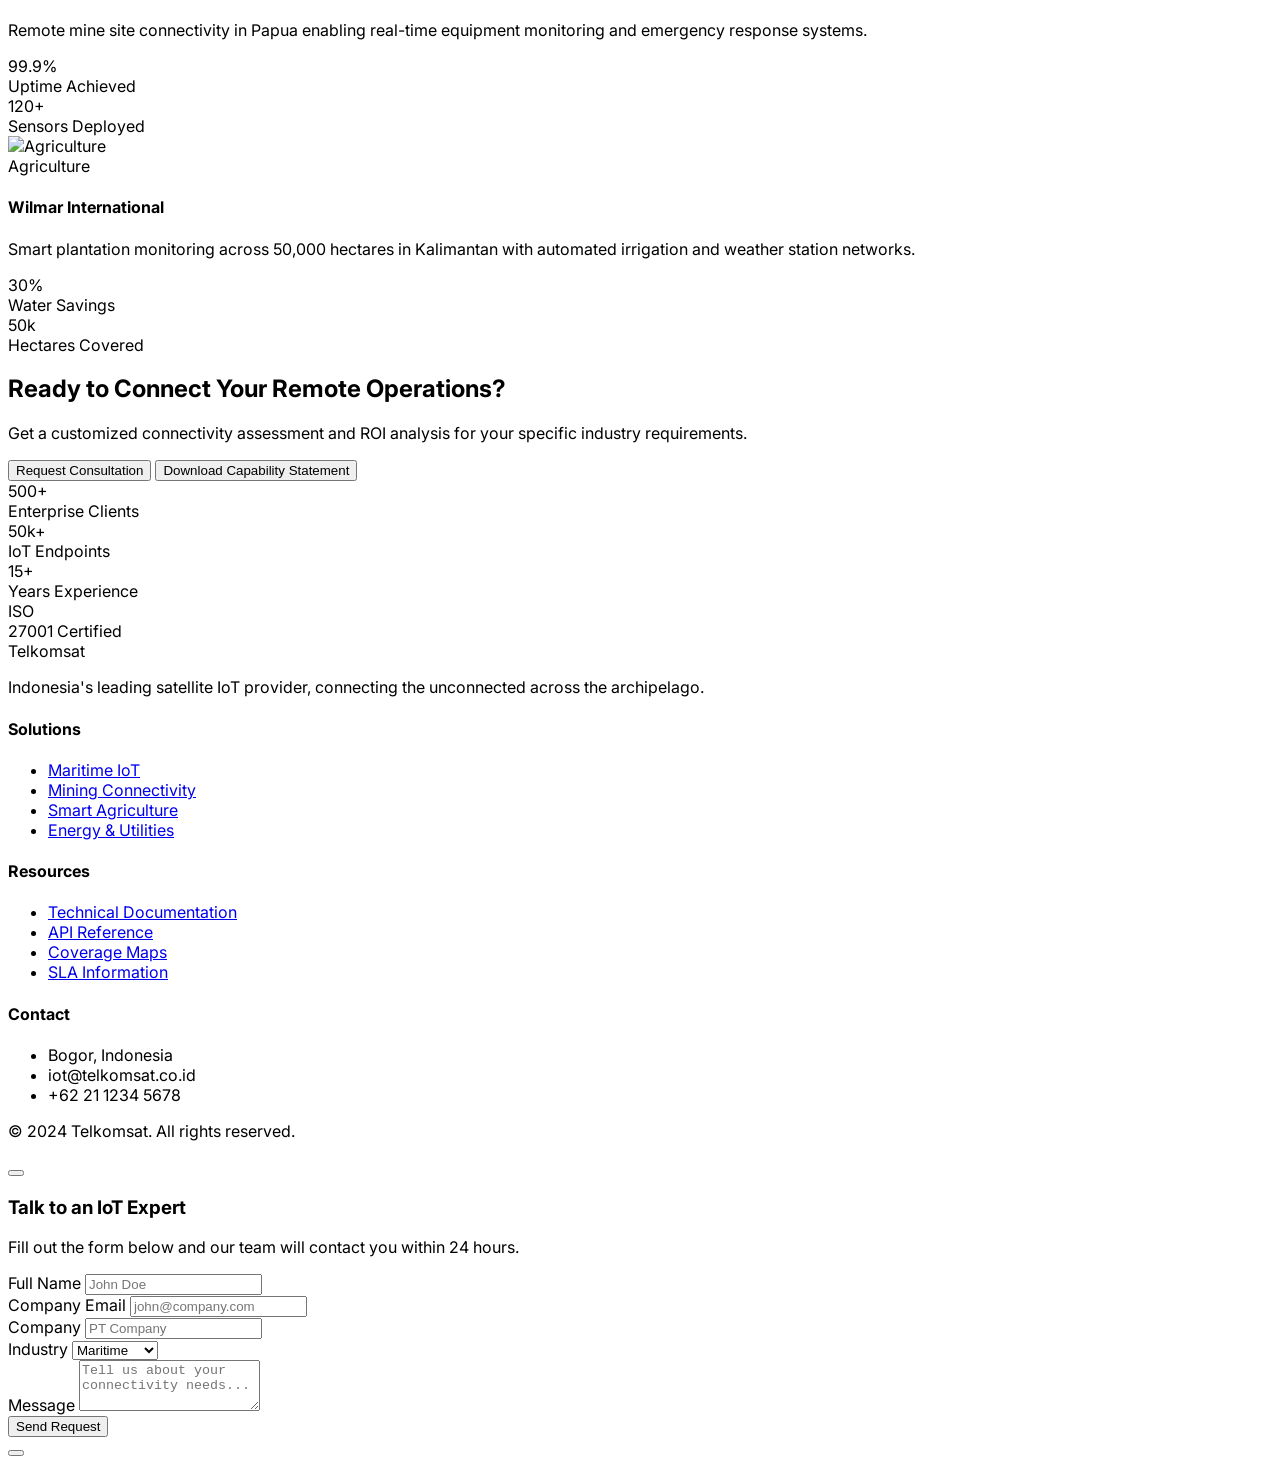
==== commit a40a99b5: "Update index.html" ====
--- a/index.html
+++ b/index.html
@@ -761,7 +761,7 @@
                     <ul class="space-y-2 text-sm">
                         <li class="flex items-center space-x-2">
                             <i data-lucide="map-pin" class="w-4 h-4"></i>
-                            <span>Jakarta, Indonesia</span>
+                            <span>Bogor, Indonesia</span>
                         </li>
                         <li class="flex items-center space-x-2">
                             <i data-lucide="mail" class="w-4 h-4"></i>
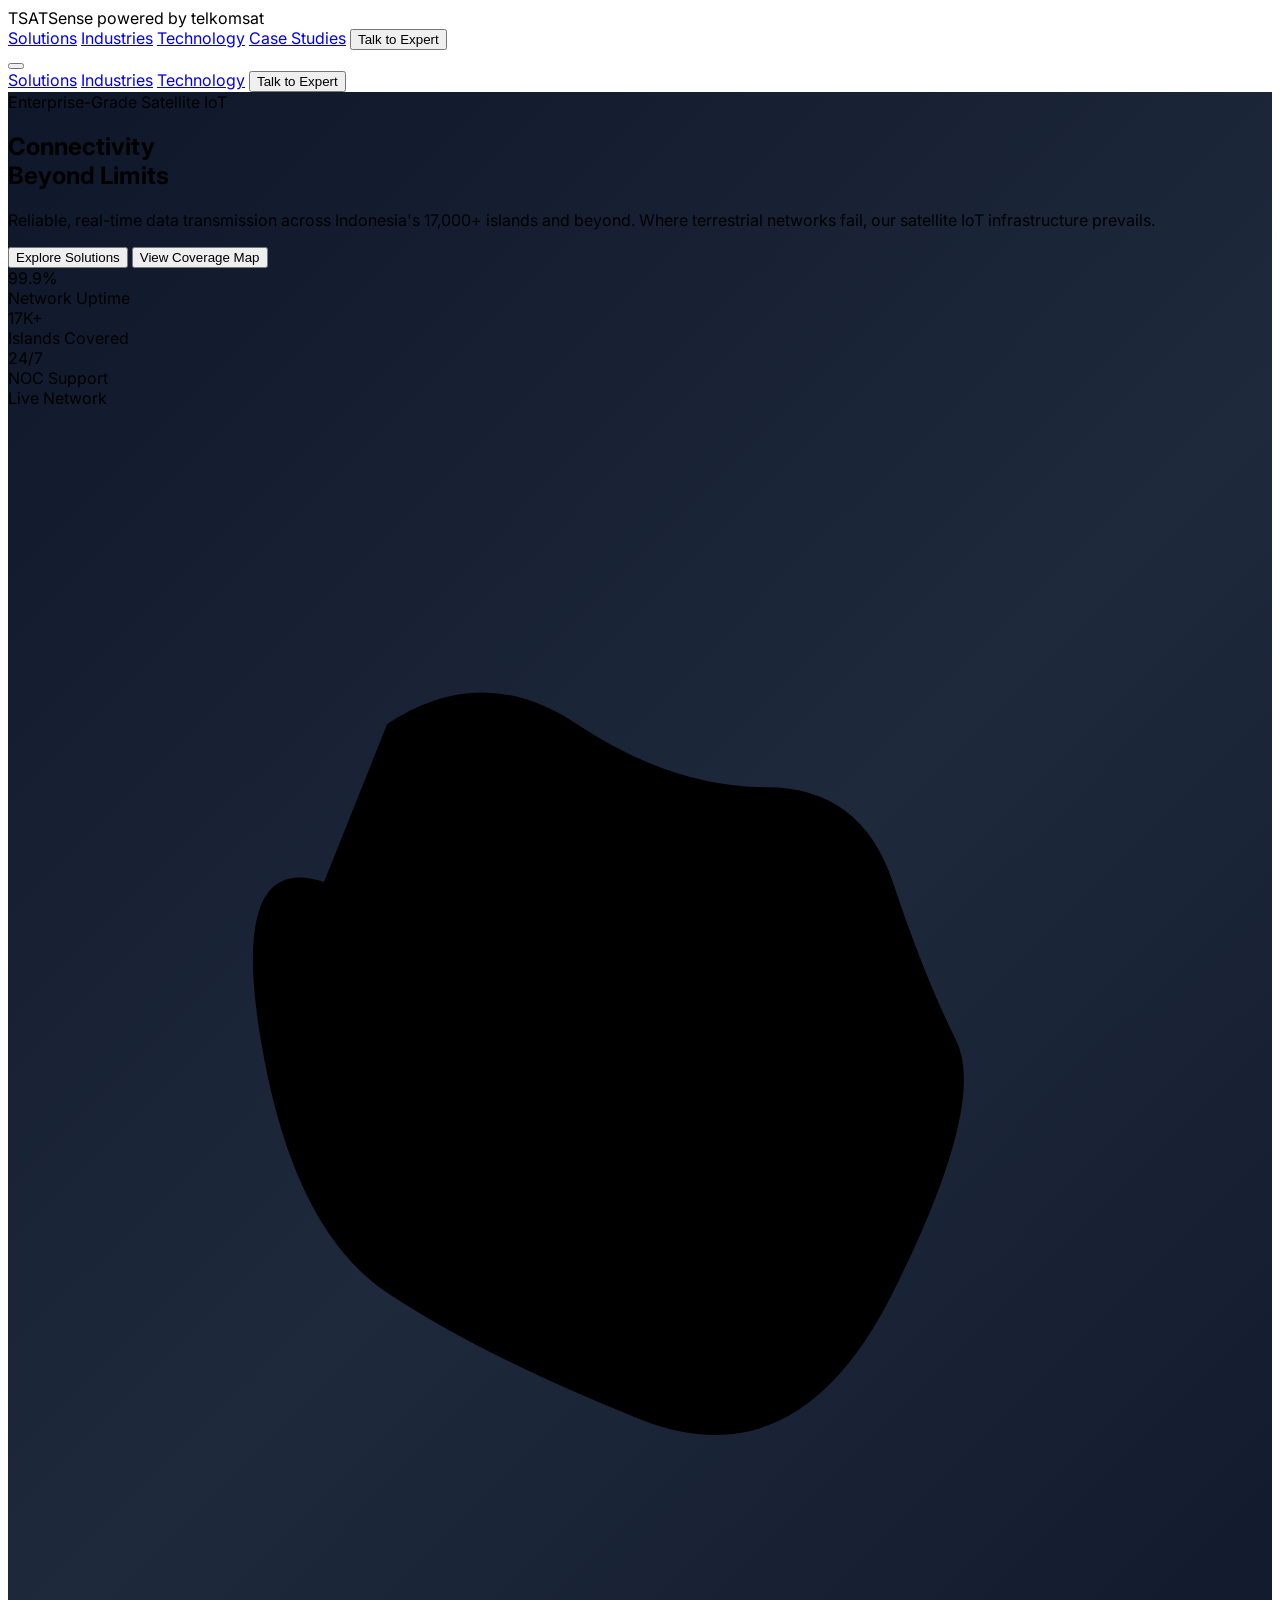
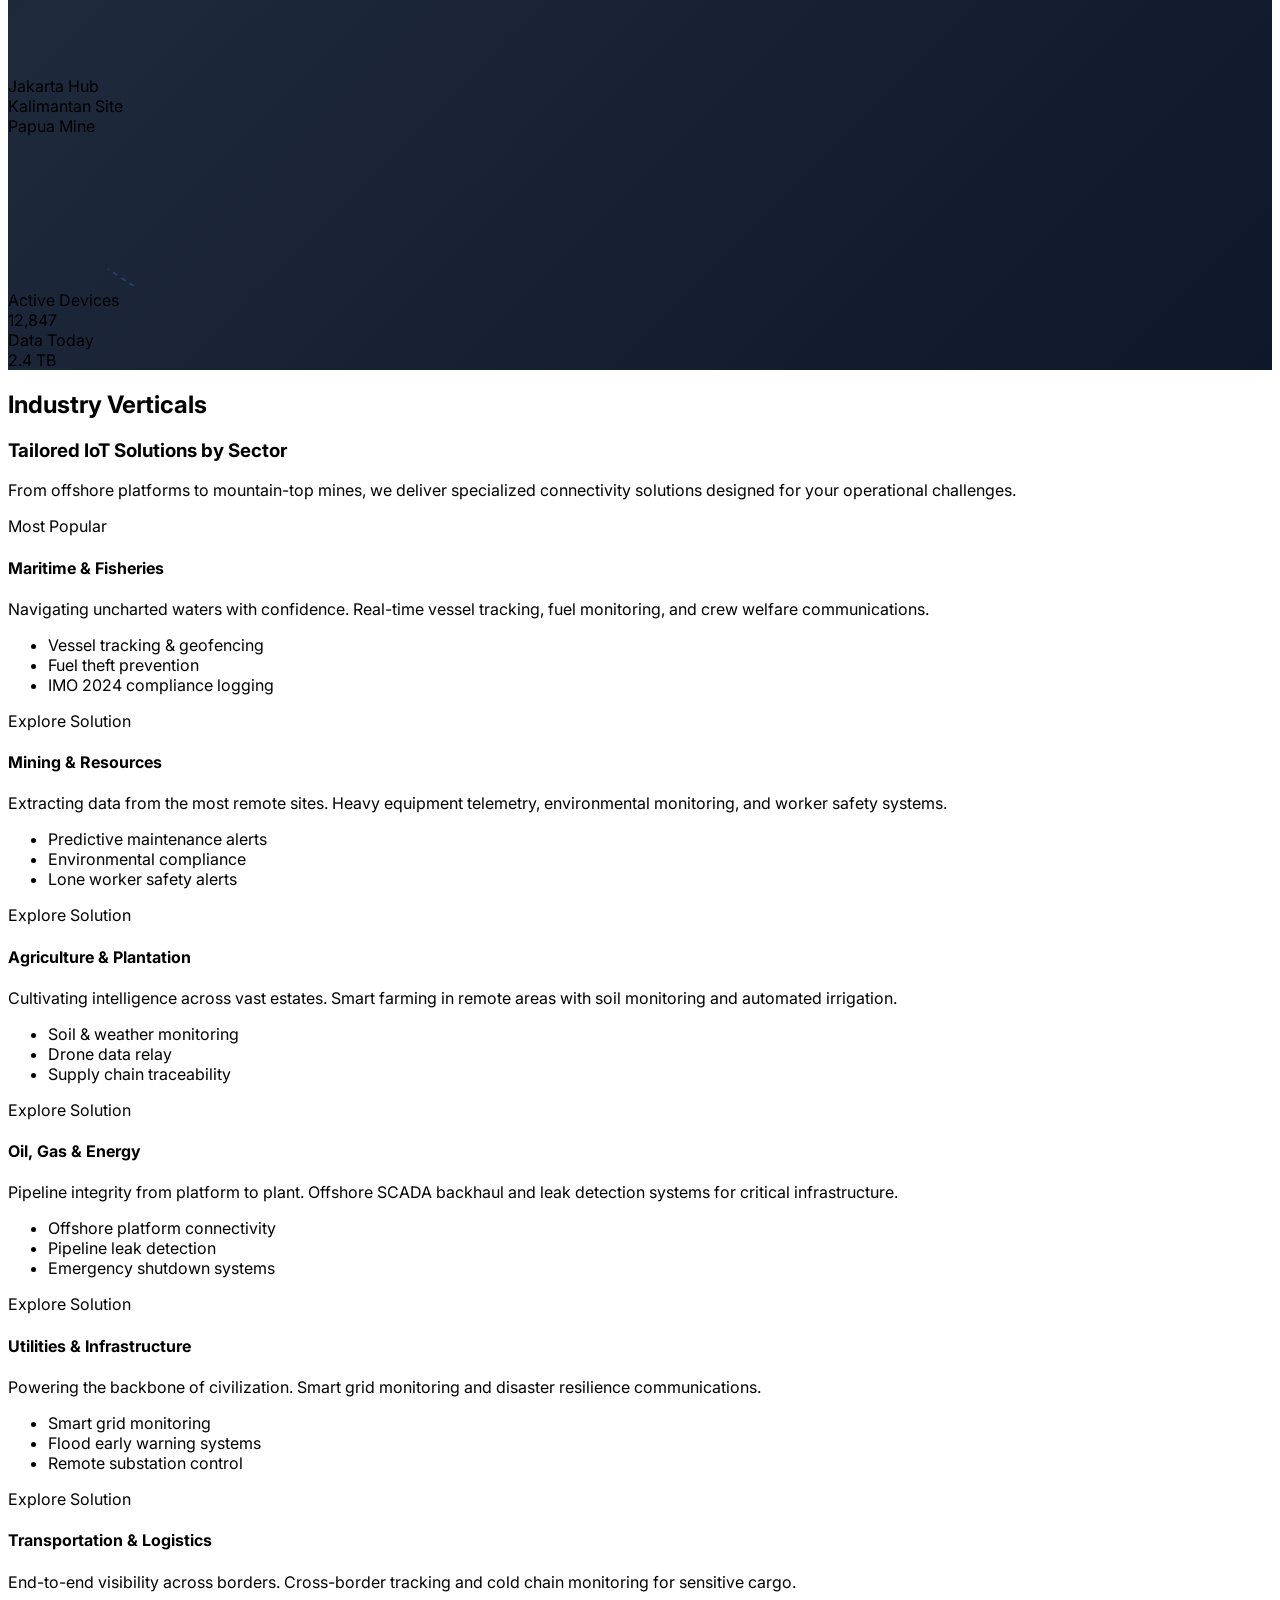
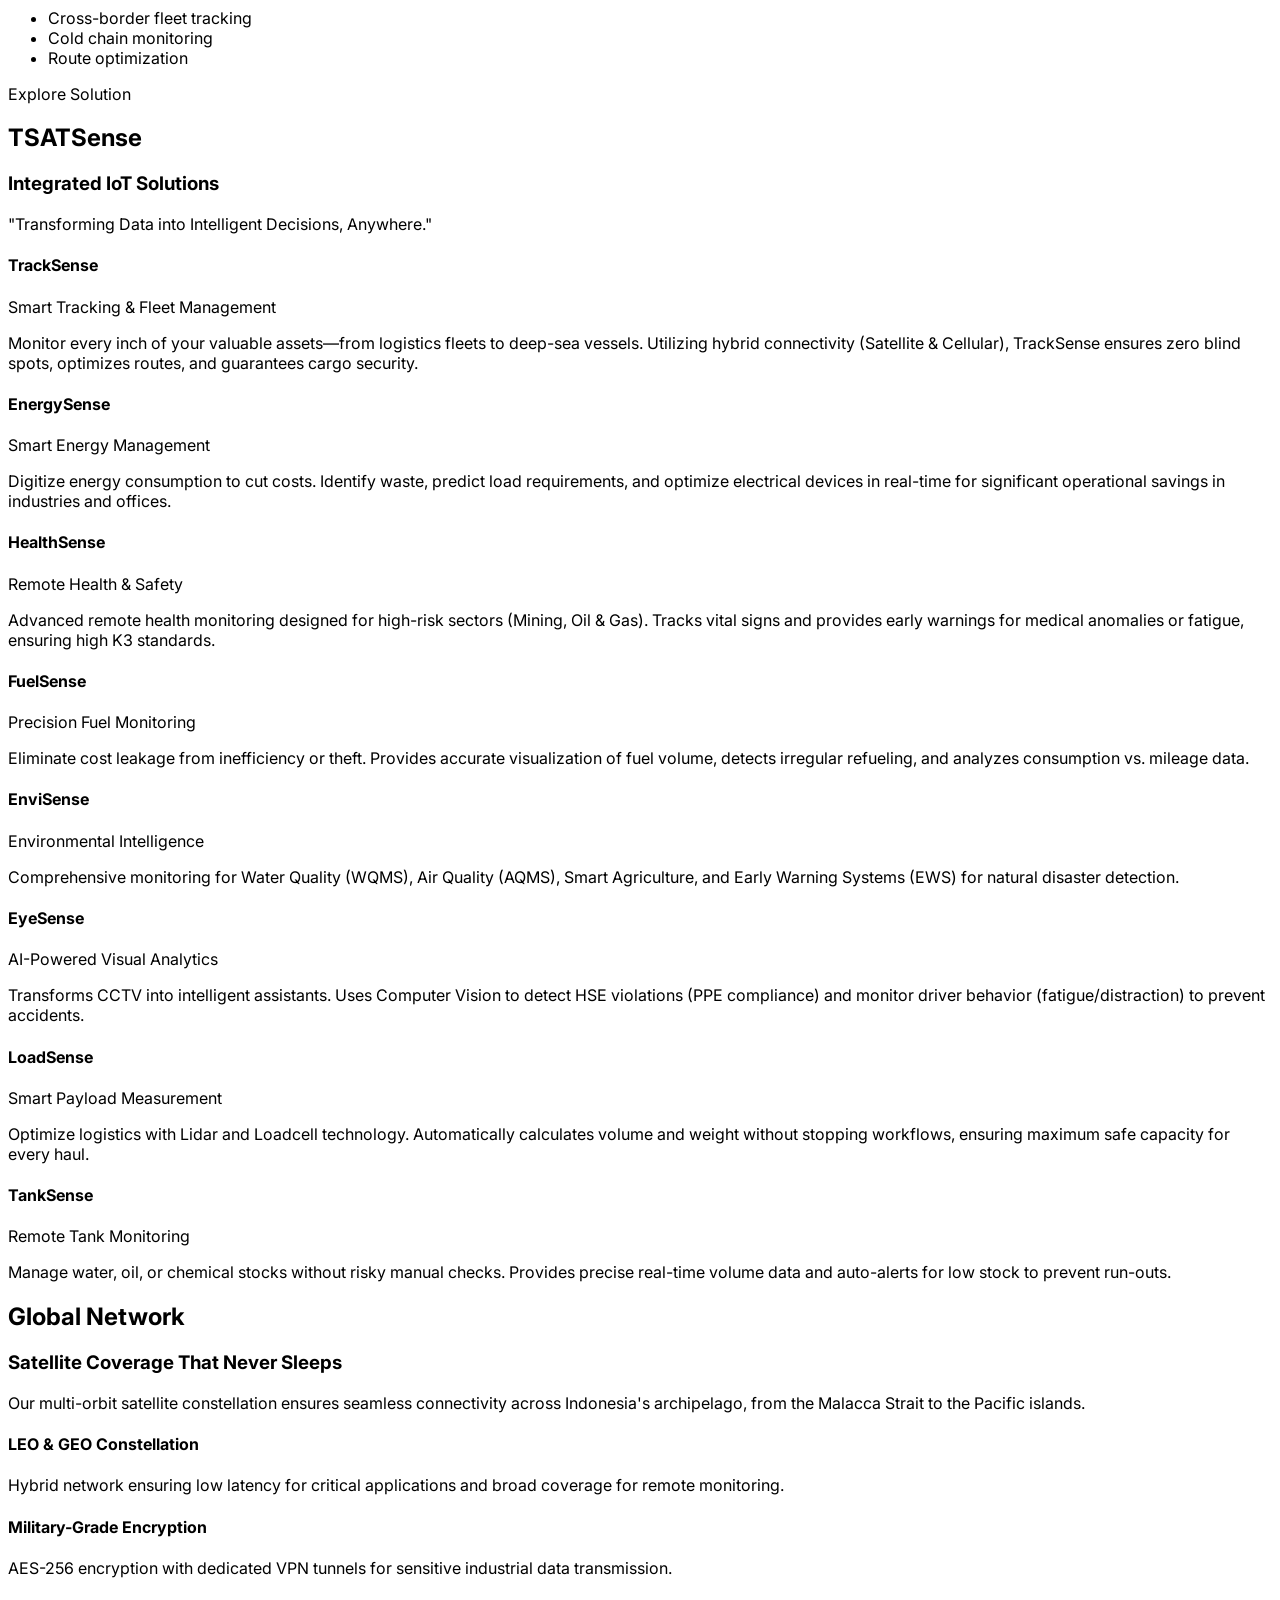
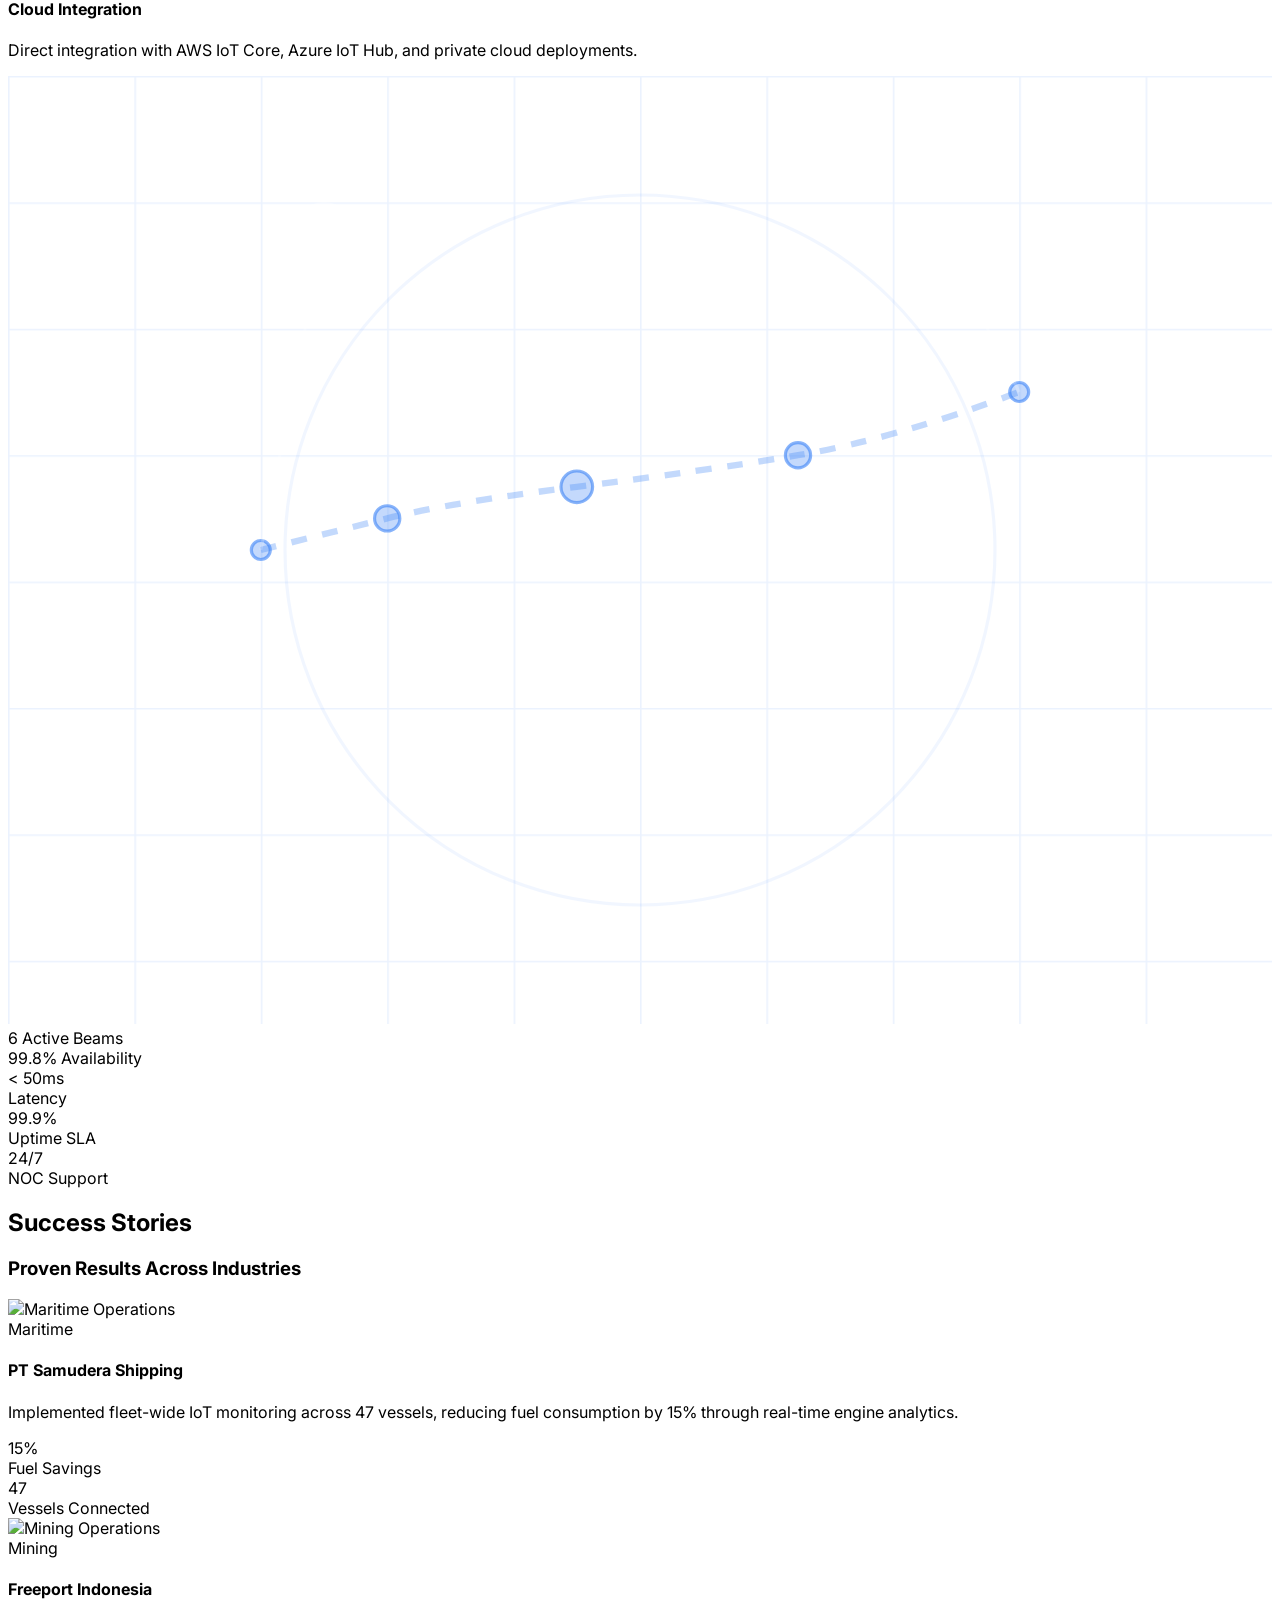
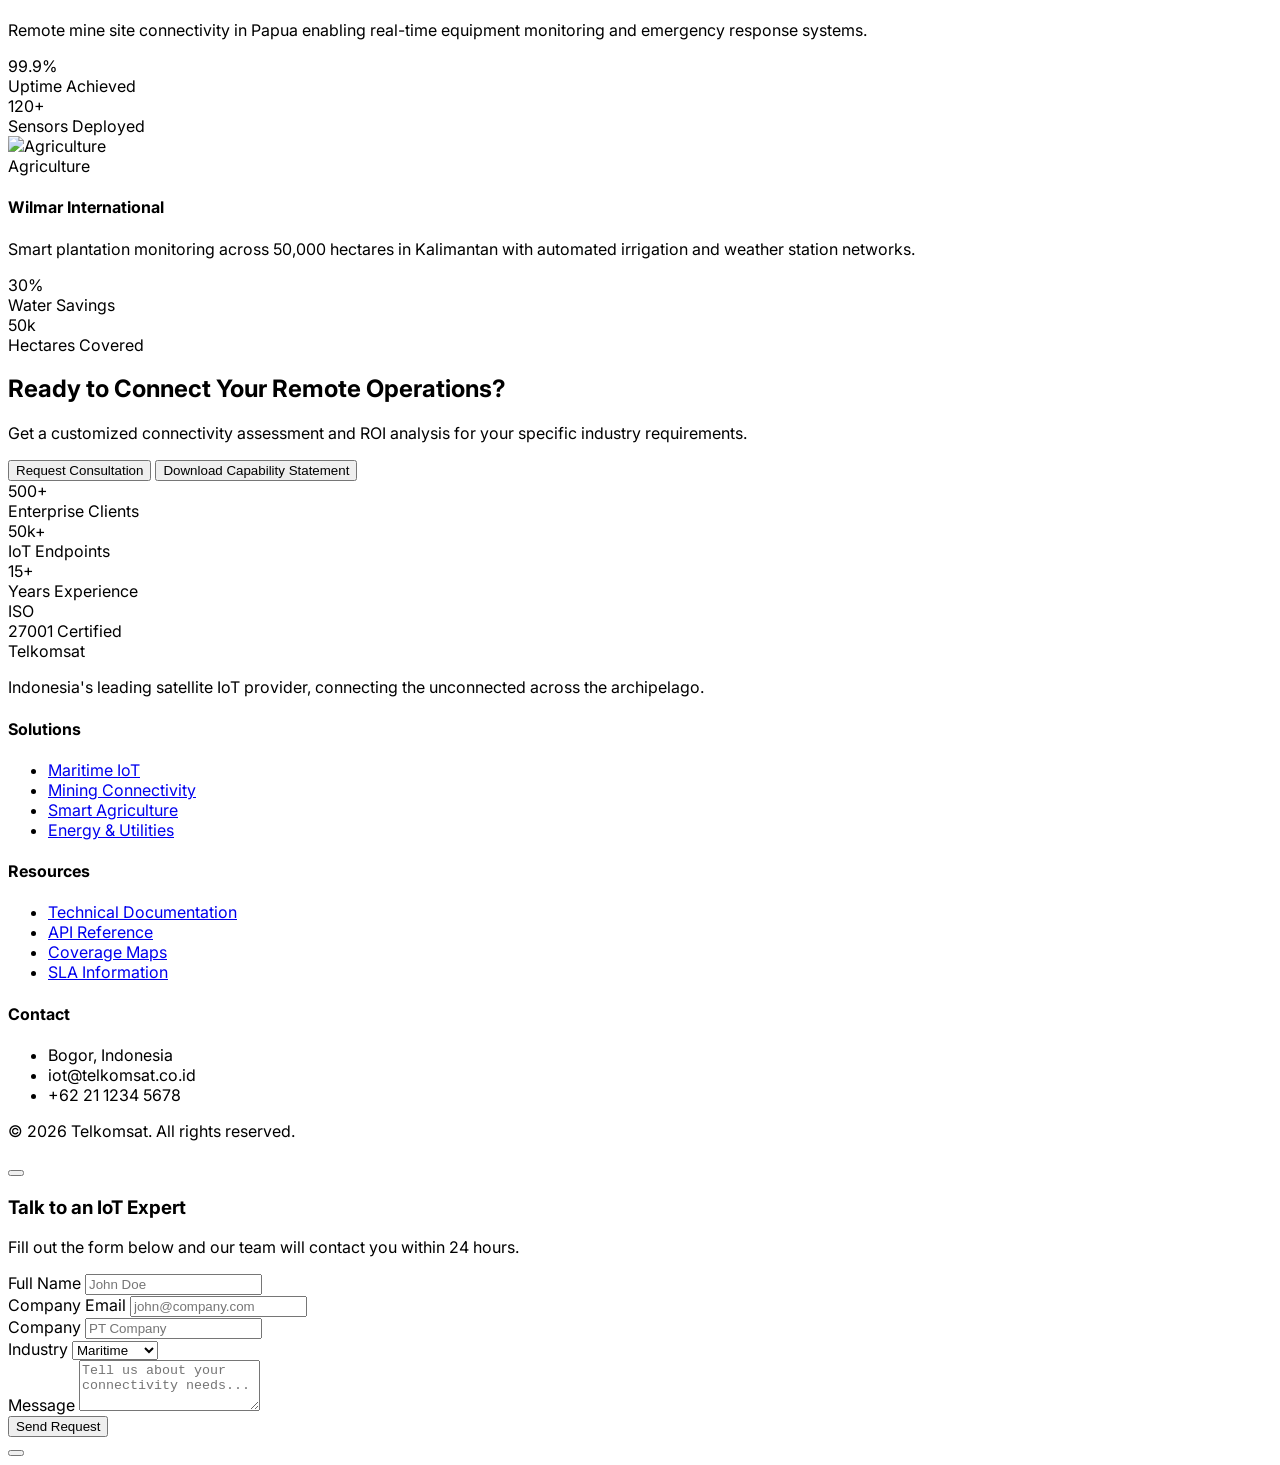
==== commit f29fcd93: "Update index.html" ====
--- a/index.html
+++ b/index.html
@@ -775,7 +775,7 @@
                 </div>
             </div>
             <div class="border-t border-slate-800 pt-8 flex flex-col md:flex-row justify-between items-center">
-                <p class="text-sm text-slate-500">&copy; 2024 Telkomsat. All rights reserved.</p>
+                <p class="text-sm text-slate-500">&copy; 2026 Telkomsat. All rights reserved.</p>
                 <div class="flex space-x-4 mt-4 md:mt-0">
                     <a href="#" class="text-slate-400 hover:text-white transition"><i data-lucide="linkedin" class="w-5 h-5"></i></a>
                     <a href="#" class="text-slate-400 hover:text-white transition"><i data-lucide="twitter" class="w-5 h-5"></i></a>
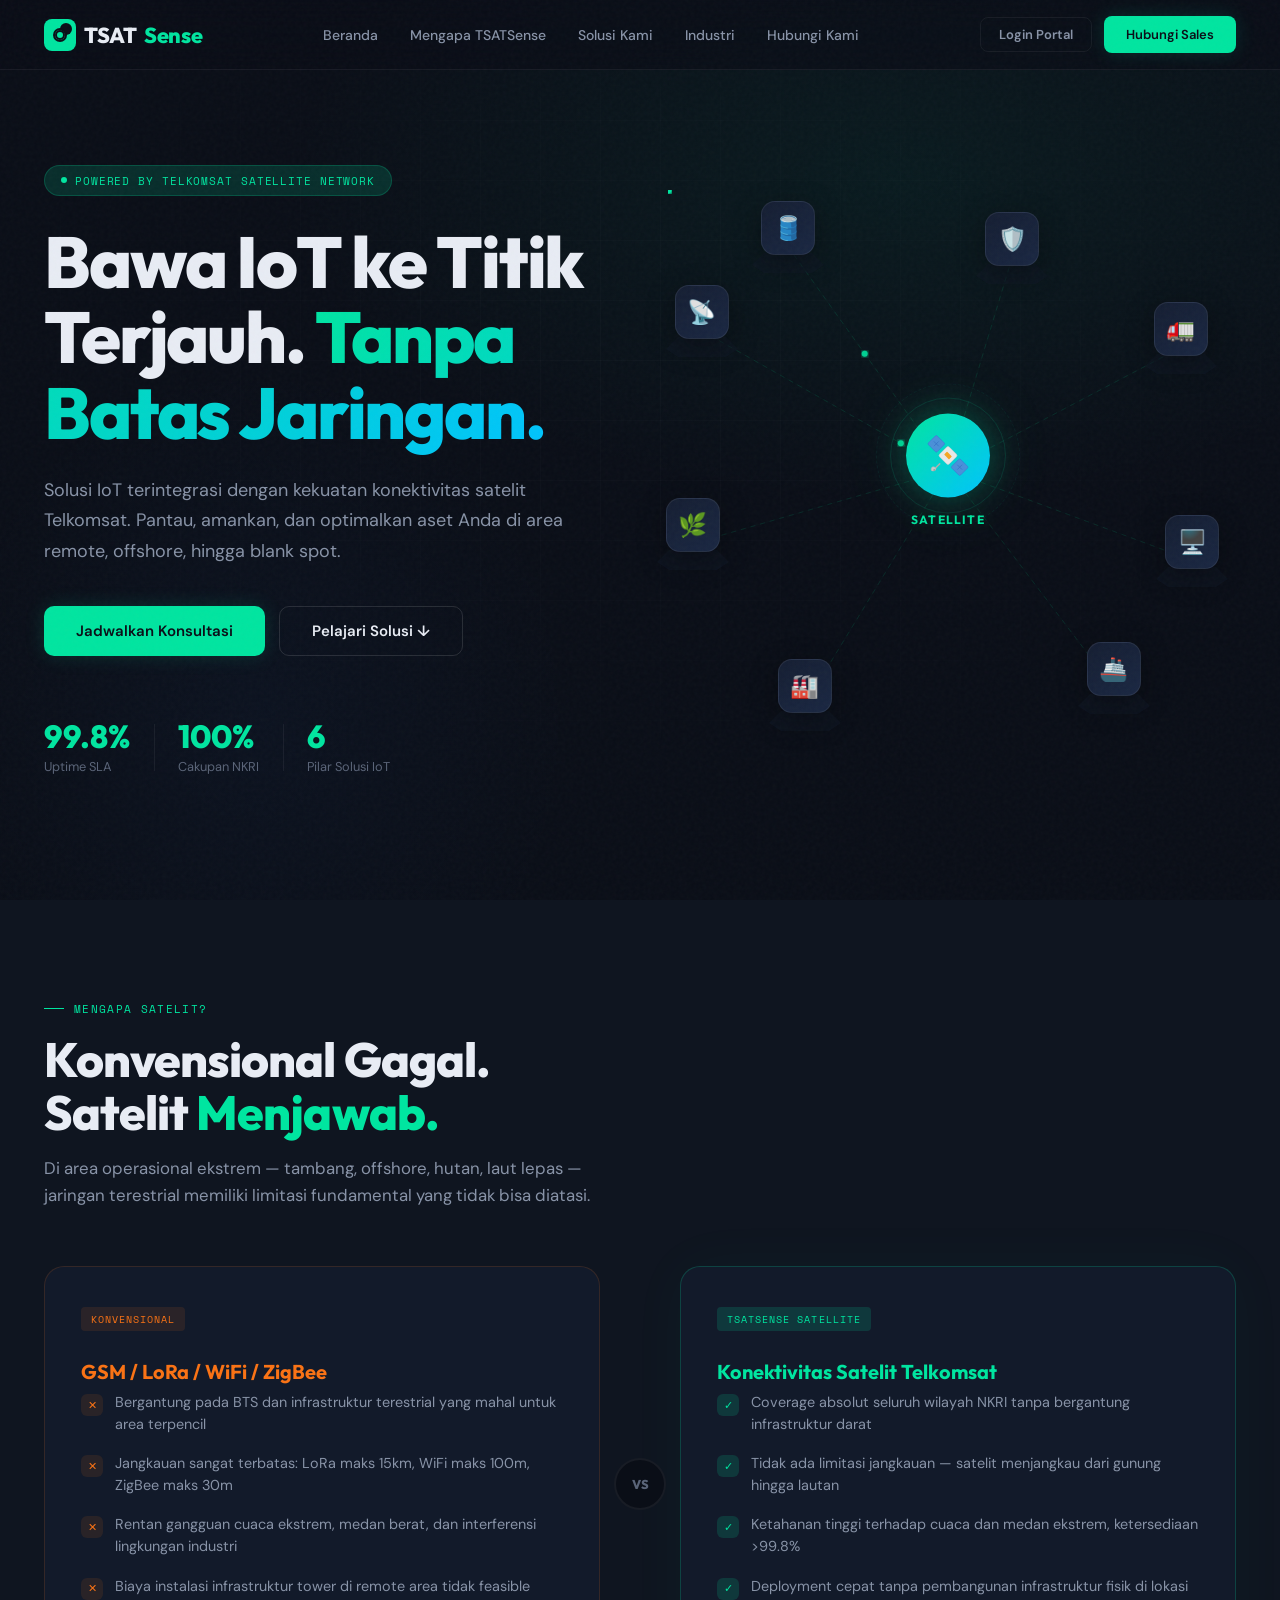
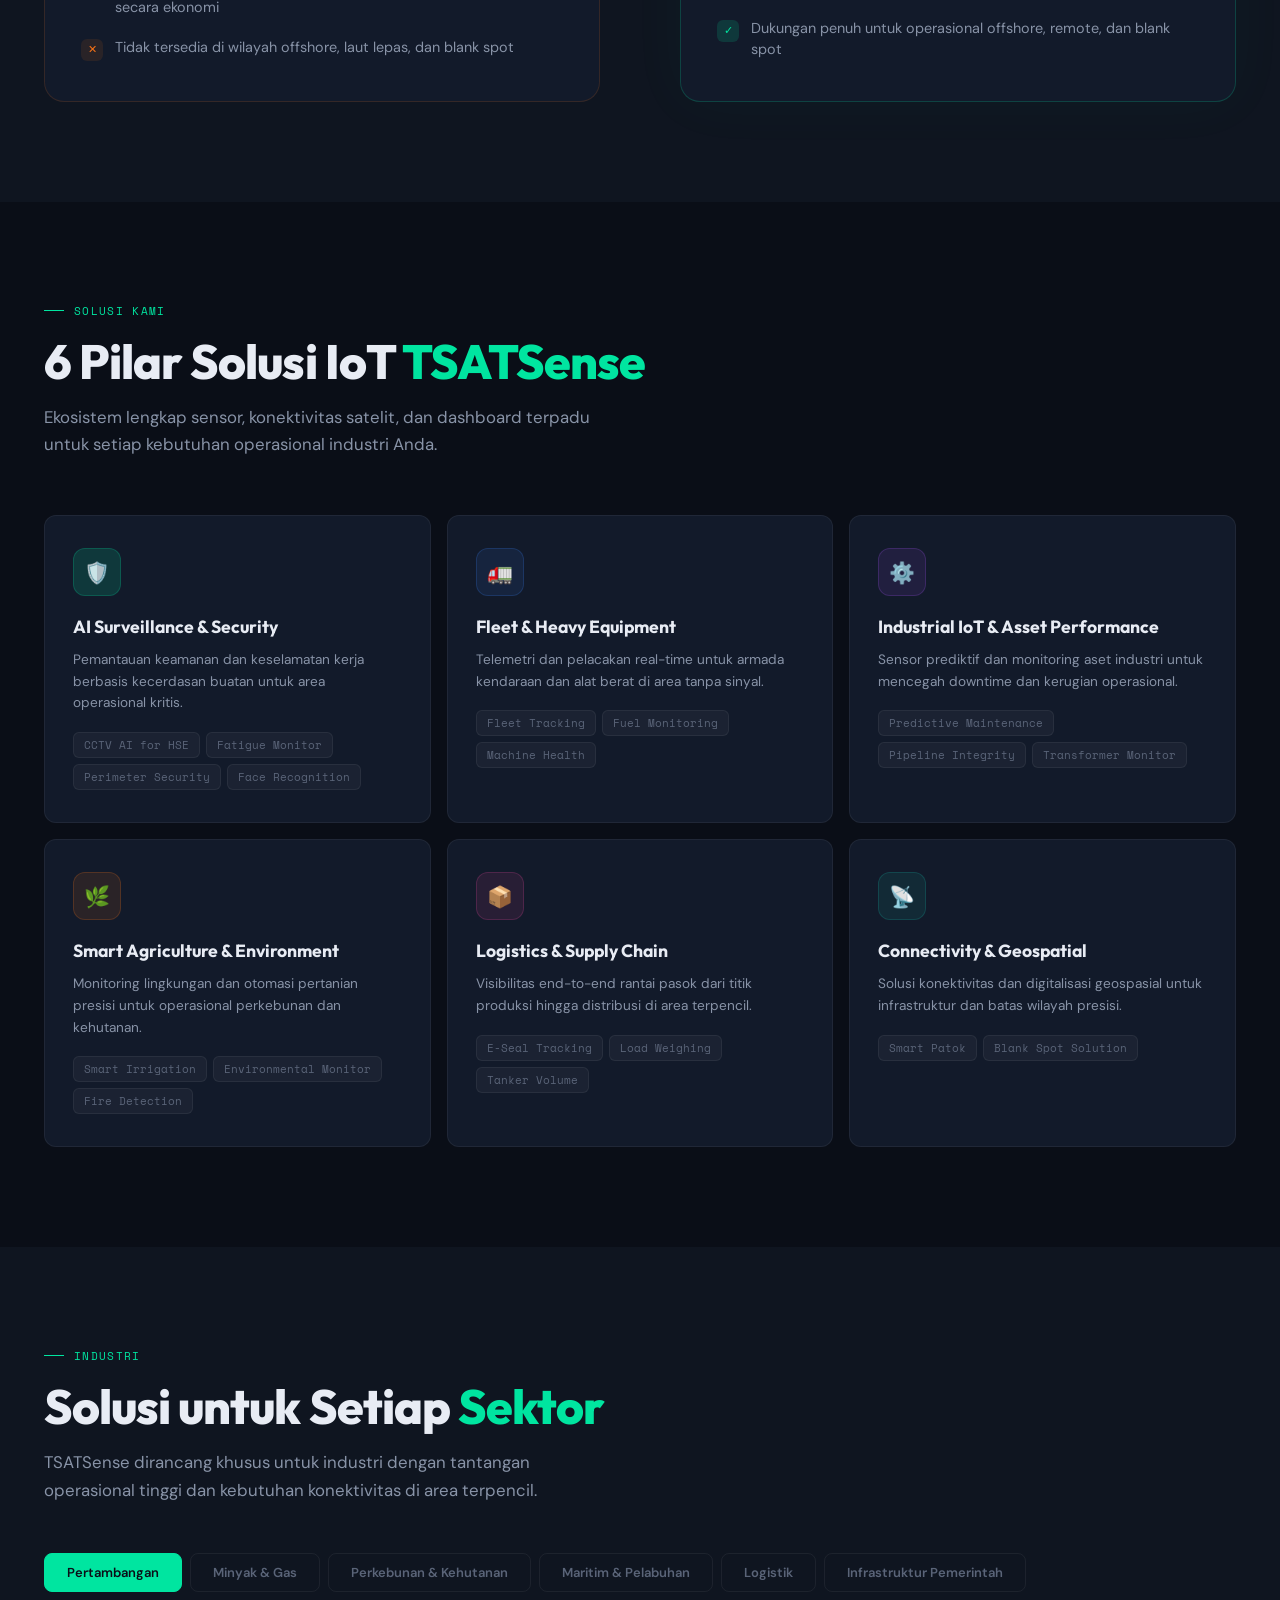
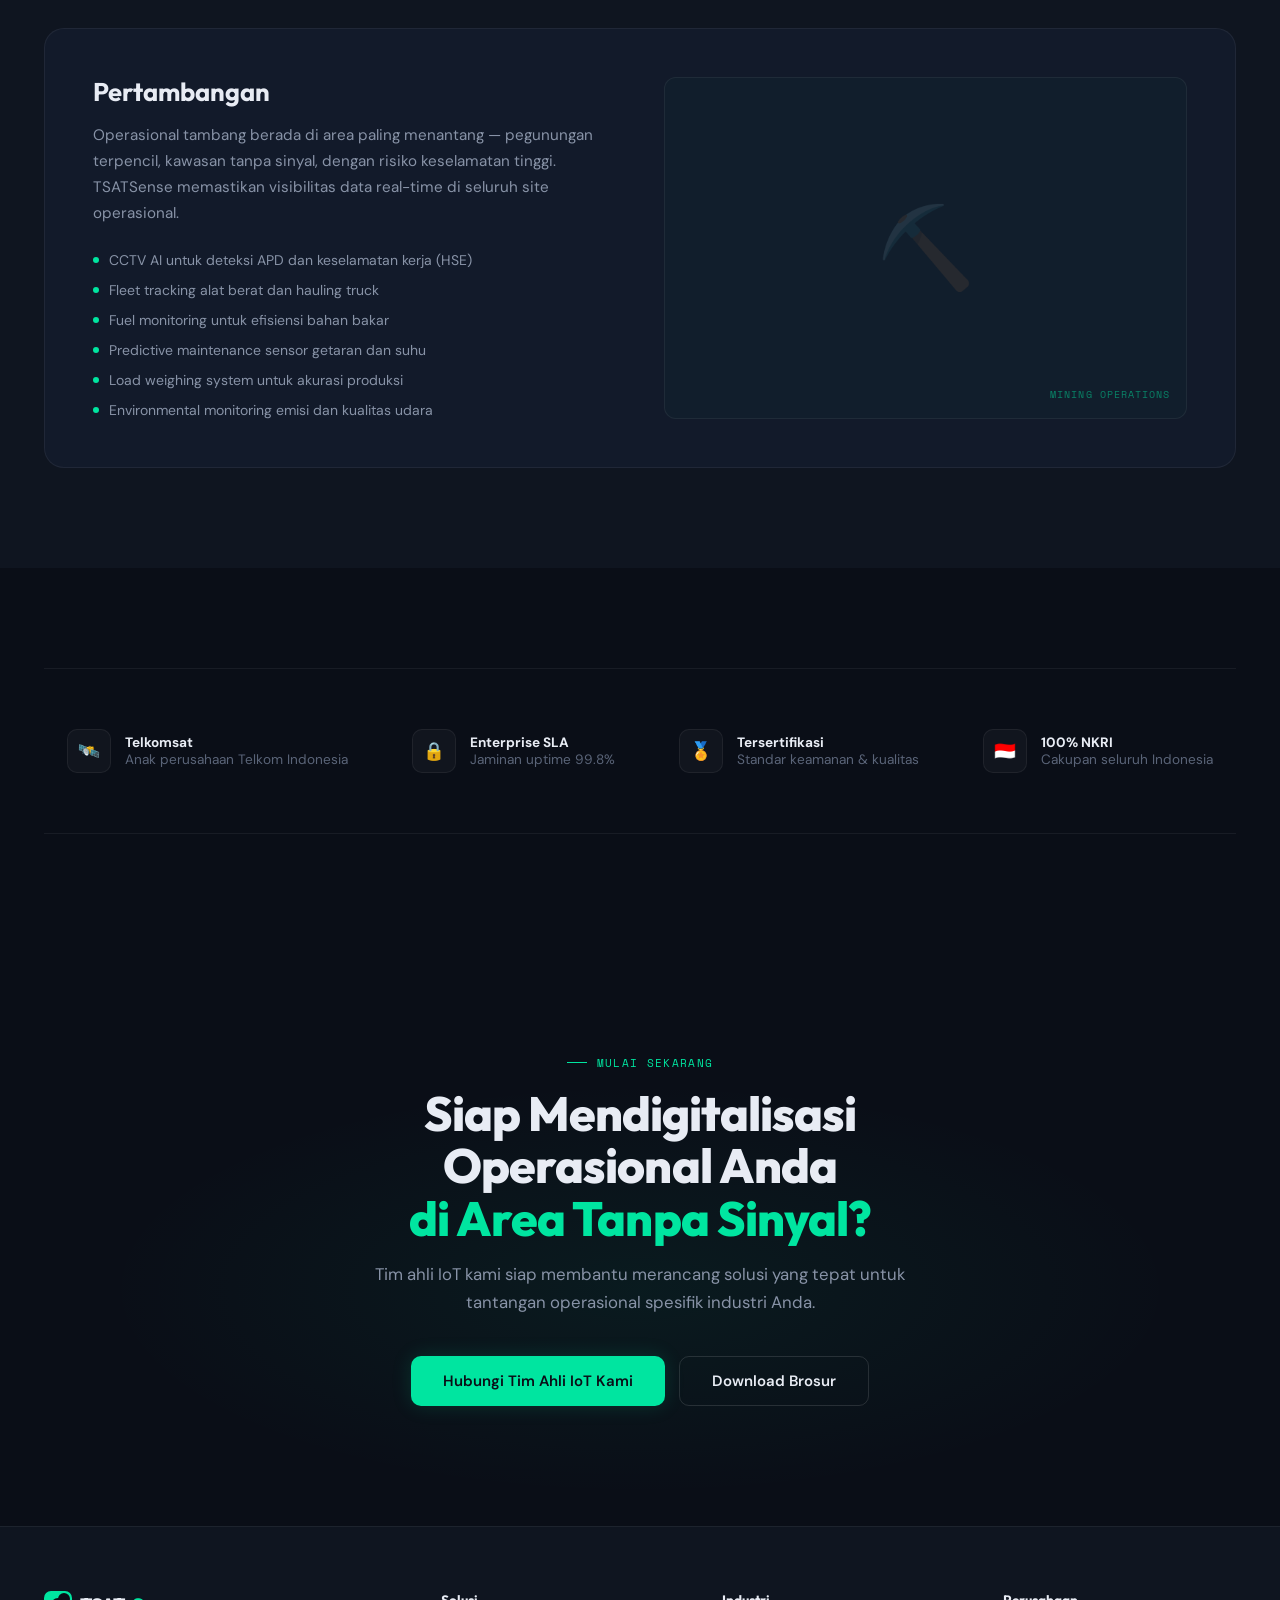
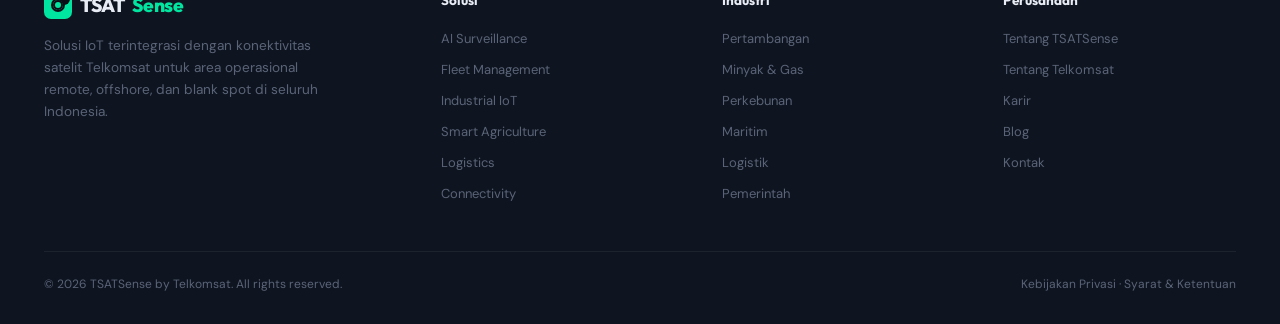
==== commit 70401592: "Update index.html" ====
--- a/index.html
+++ b/index.html
@@ -1,1050 +1,644 @@
 <!DOCTYPE html>
-<html lang="en" class="scroll-smooth">
+<html lang="id">
 <head>
-    <meta charset="UTF-8">
-    <meta name="viewport" content="width=device-width, initial-scale=1.0">
-    <title>Telkomsat IoT Solutions | Connectivity Beyond Limits</title>
-    <script src="https://cdn.tailwindcss.com"></script>
-    <script src="https://unpkg.com/lucide@latest"></script>
-    <link href="https://fonts.googleapis.com/css2?family=Inter:wght@300;400;500;600;700;800&display=swap" rel="stylesheet">
-    <style>
-        body { font-family: 'Inter', sans-serif; }
-        .gradient-text {
-            background: linear-gradient(135deg, #667eea 0%, #764ba2 100%);
-            -webkit-background-clip: text;
-            -webkit-text-fill-color: transparent;
-        }
-        .hero-gradient {
-            background: linear-gradient(135deg, #0f172a 0%, #1e293b 50%, #0f172a 100%);
-        }
-        .glass-card {
-            background: rgba(255, 255, 255, 0.05);
-            backdrop-filter: blur(10px);
-            border: 1px solid rgba(255, 255, 255, 0.1);
-        }
-        .satellite-pulse {
-            animation: pulse-ring 2s cubic-bezier(0.4, 0, 0.6, 1) infinite;
-        }
-        @keyframes pulse-ring {
-            0% { transform: scale(0.8); opacity: 1; }
-            100% { transform: scale(2); opacity: 0; }
-        }
-        .orbit-animation {
-            animation: orbit 20s linear infinite;
-        }
-        @keyframes orbit {
-            from { transform: rotate(0deg) translateX(100px) rotate(0deg); }
-            to { transform: rotate(360deg) translateX(100px) rotate(-360deg); }
-        }
-        .industry-card:hover .industry-icon {
-            transform: scale(1.1) rotate(5deg);
-        }
-        .map-pin {
-            animation: bounce 2s infinite;
-        }
-        @keyframes bounce {
-            0%, 100% { transform: translateY(0); }
-            50% { transform: translateY(-10px); }
-        }
-    </style>
+  <meta charset="UTF-8">
+  <meta name="viewport" content="width=device-width, initial-scale=1.0">
+  <meta name="description" content="TSATSense — Solusi IoT terintegrasi dengan konektivitas satelit Telkomsat untuk area remote, offshore, dan blank spot di seluruh Indonesia.">
+  <meta name="keywords" content="IoT, satelit, Telkomsat, TSATSense, remote monitoring, offshore, Indonesia">
+  <meta name="author" content="Telkomsat">
+
+  <title>TSATSense — IoT Tanpa Batas Jaringan | Telkomsat</title>
+
+  <!-- Favicon placeholder -->
+  <link rel="icon" type="image/svg+xml" href="data:image/svg+xml,<svg xmlns='http://www.w3.org/2000/svg' viewBox='0 0 32 32'><rect width='32' height='32' rx='6' fill='%2300e5a0'/><circle cx='16' cy='14' r='6' fill='%230a0e17'/><path d='M10 22c0-3.3 2.7-6 6-6s6 2.7 6 6' fill='none' stroke='%230a0e17' stroke-width='2'/></svg>">
+
+  <!-- Google Fonts -->
+  <link rel="preconnect" href="https://fonts.googleapis.com">
+  <link rel="preconnect" href="https://fonts.gstatic.com" crossorigin>
+  <link href="https://fonts.googleapis.com/css2?family=DM+Sans:ital,opsz,wght@0,9..40,300;0,9..40,400;0,9..40,500;0,9..40,600;0,9..40,700;1,9..40,400&family=Outfit:wght@400;500;600;700;800;900&family=Space+Mono:wght@400;700&display=swap" rel="stylesheet">
+
+  <!-- Stylesheet -->
+  <link rel="stylesheet" href="styles.css">
 </head>
-<body class="bg-slate-50 text-slate-800 antialiased">
-
-    <!-- Navigation -->
-    <nav class="fixed w-full z-50 bg-white/90 backdrop-blur-md border-b border-slate-200 transition-all duration-300" id="navbar">
-        <div class="max-w-7xl mx-auto px-4 sm:px-6 lg:px-8">
-            <div class="flex justify-between items-center h-20">
-                <div class="flex items-center space-x-3">
-                    <div class="w-10 h-10 bg-blue-600 rounded-lg flex items-center justify-center">
-                        <i data-lucide="satellite" class="text-white w-6 h-6"></i>
-                    </div>
-                    <div>
-                        <span class="text-3xl font-semibold">
-                        <span class="text-black">TSATSense</span>
-                      </span>
-                      <span class="text-xs text-gray-500 block -mt-1">
-                          powered by <span class="font-semibold text-gray-700">
-                            telkom<span class="text-red-600">sat</span>
-                          </span>
-                      </span>
-                    </div>
-                </div>
-                
-                <div class="hidden md:flex items-center space-x-8">
-                    <a href="#solutions" class="text-slate-600 hover:text-blue-600 font-medium transition">Solutions</a>
-                    <a href="#industries" class="text-slate-600 hover:text-blue-600 font-medium transition">Industries</a>
-                    <a href="#technology" class="text-slate-600 hover:text-blue-600 font-medium transition">Technology</a>
-                    <a href="#case-studies" class="text-slate-600 hover:text-blue-600 font-medium transition">Case Studies</a>
-                    <button onclick="openContactModal()" class="bg-blue-600 text-white px-6 py-2.5 rounded-full font-medium hover:bg-blue-700 transition shadow-lg hover:shadow-xl">
-                        Talk to Expert
-                    </button>
-                </div>
-
-                <button class="md:hidden" onclick="toggleMobileMenu()">
-                    <i data-lucide="menu" class="w-6 h-6 text-slate-700"></i>
-                </button>
-            </div>
-        </div>
-        
-        <!-- Mobile Menu -->
-        <div id="mobile-menu" class="hidden md:hidden bg-white border-t border-slate-200">
-            <div class="px-4 py-4 space-y-3">
-                <a href="#solutions" class="block text-slate-600 font-medium">Solutions</a>
-                <a href="#industries" class="block text-slate-600 font-medium">Industries</a>
-                <a href="#technology" class="block text-slate-600 font-medium">Technology</a>
-                <button onclick="openContactModal()" class="w-full bg-blue-600 text-white px-4 py-2 rounded-lg font-medium">Talk to Expert</button>
-            </div>
-        </div>
-    </nav>
-
-    <!-- Hero Section -->
-    <section class="relative min-h-screen flex items-center hero-gradient overflow-hidden pt-20">
-        <!-- Animated Background Elements -->
-        <div class="absolute inset-0 overflow-hidden">
-            <div class="absolute top-20 left-10 w-72 h-72 bg-blue-500/20 rounded-full blur-3xl satellite-pulse"></div>
-            <div class="absolute bottom-20 right-10 w-96 h-96 bg-purple-500/20 rounded-full blur-3xl satellite-pulse" style="animation-delay: 1s;"></div>
-            <div class="absolute top-1/2 left-1/2 transform -translate-x-1/2 -translate-y-1/2 w-full h-full opacity-20">
-                <div class="absolute top-1/4 left-1/4 orbit-animation">
-                    <i data-lucide="satellite" class="w-8 h-8 text-blue-400"></i>
-                </div>
-            </div>
-        </div>
-
-        <div class="relative max-w-7xl mx-auto px-4 sm:px-6 lg:px-8 py-20 grid lg:grid-cols-2 gap-12 items-center">
-            <div class="space-y-8">
-                <div class="inline-flex items-center space-x-2 bg-white/10 backdrop-blur-sm rounded-full px-4 py-2 border border-white/20">
-                    <span class="w-2 h-2 bg-green-400 rounded-full animate-pulse"></span>
-                    <span class="text-sm text-blue-100 font-medium">Enterprise-Grade Satellite IoT</span>
-                </div>
-                
-                <h1 class="text-5xl md:text-7xl font-bold text-white leading-tight">
-                    Connectivity <br>
-                    <span class="text-transparent bg-clip-text bg-gradient-to-r from-blue-400 to-purple-400">Beyond Limits</span>
-                </h1>
-                
-                <p class="text-xl text-slate-300 leading-relaxed max-w-xl">
-                    Reliable, real-time data transmission across Indonesia's 17,000+ islands and beyond. Where terrestrial networks fail, our satellite IoT infrastructure prevails.
-                </p>
-                
-                <div class="flex flex-col sm:flex-row gap-4">
-                    <button onclick="scrollToSection('industries')" class="bg-blue-600 text-white px-8 py-4 rounded-full font-semibold hover:bg-blue-700 transition shadow-lg hover:shadow-blue-500/25 flex items-center justify-center space-x-2">
-                        <span>Explore Solutions</span>
-                        <i data-lucide="arrow-right" class="w-5 h-5"></i>
-                    </button>
-                    <button onclick="scrollToSection('coverage')" class="bg-white/10 backdrop-blur-sm text-white border border-white/30 px-8 py-4 rounded-full font-semibold hover:bg-white/20 transition flex items-center justify-center space-x-2">
-                        <i data-lucide="map" class="w-5 h-5"></i>
-                        <span>View Coverage Map</span>
-                    </button>
-                </div>
-
-                <!-- Trust Indicators -->
-                <div class="grid grid-cols-3 gap-6 pt-8 border-t border-white/10">
-                    <div>
-                        <div class="text-3xl font-bold text-white">99.9%</div>
-                        <div class="text-sm text-slate-400">Network Uptime</div>
-                    </div>
-                    <div>
-                        <div class="text-3xl font-bold text-white">17K+</div>
-                        <div class="text-sm text-slate-400">Islands Covered</div>
-                    </div>
-                    <div>
-                        <div class="text-3xl font-bold text-white">24/7</div>
-                        <div class="text-sm text-slate-400">NOC Support</div>
-                    </div>
-                </div>
-            </div>
-
-            <div class="relative hidden lg:block">
-                <div class="relative bg-slate-800/50 backdrop-blur-xl rounded-3xl p-8 border border-slate-700 shadow-2xl">
-                    <div class="absolute -top-4 -right-4 bg-green-500 text-white px-4 py-1 rounded-full text-sm font-semibold shadow-lg">
-                        Live Network
-                    </div>
-                    <!-- Interactive Network Visualization -->
-                    <div class="aspect-square relative bg-slate-900 rounded-2xl overflow-hidden">
-                        <div class="absolute inset-0 opacity-30" style="background-image: radial-gradient(circle at 2px 2px, rgba(59, 130, 246, 0.5) 1px, transparent 0); background-size: 40px 40px;"></div>
-                        
-                        <!-- Indonesia Map Silhouette (Simplified) -->
-                        <svg class="absolute inset-0 w-full h-full text-slate-700 fill-current opacity-50" viewBox="0 0 400 400">
-                            <path d="M120,100 Q150,80 180,100 T240,120 T280,150 T300,200 T280,280 T200,320 T120,280 T80,200 T100,150 Z" />
-                        </svg>
-
-                        <!-- Connection Nodes -->
-                        <div class="absolute top-1/3 left-1/4 map-pin">
-                            <div class="w-4 h-4 bg-blue-500 rounded-full shadow-lg shadow-blue-500/50 relative">
-                                <div class="absolute inset-0 bg-blue-500 rounded-full animate-ping"></div>
-                            </div>
-                            <div class="absolute top-6 left-1/2 transform -translate-x-1/2 bg-slate-800 text-white text-xs px-2 py-1 rounded whitespace-nowrap">Jakarta Hub</div>
-                        </div>
-                        
-                        <div class="absolute top-1/2 left-1/2 map-pin" style="animation-delay: 0.5s;">
-                            <div class="w-3 h-3 bg-purple-500 rounded-full shadow-lg shadow-purple-500/50"></div>
-                            <div class="absolute top-5 left-1/2 transform -translate-x-1/2 bg-slate-800 text-white text-xs px-2 py-1 rounded whitespace-nowrap">Kalimantan Site</div>
-                        </div>
-
-                        <div class="absolute bottom-1/3 right-1/4 map-pin" style="animation-delay: 1s;">
-                            <div class="w-3 h-3 bg-cyan-500 rounded-full shadow-lg shadow-cyan-500/50"></div>
-                            <div class="absolute top-5 left-1/2 transform -translate-x-1/2 bg-slate-800 text-white text-xs px-2 py-1 rounded whitespace-nowrap">Papua Mine</div>
-                        </div>
-
-                        <!-- Connection Lines (SVG) -->
-                        <svg class="absolute inset-0 w-full h-full pointer-events-none">
-                            <line x1="100" y1="133" x2="200" y2="200" stroke="rgba(59, 130, 246, 0.3)" stroke-width="2" stroke-dasharray="5,5">
-                                <animate attributeName="stroke-dashoffset" from="0" to="10" dur="1s" repeatCount="indefinite" />
-                            </line>
-                            <line x1="200" y1="200" x2="300" y2="267" stroke="rgba(168, 85, 247, 0.3)" stroke-width="2" stroke-dasharray="5,5">
-                                <animate attributeName="stroke-dashoffset" from="0" to="10" dur="1s" repeatCount="indefinite" />
-                            </line>
-                        </svg>
-                    </div>
-                    
-                    <div class="mt-6 grid grid-cols-2 gap-4">
-                        <div class="bg-slate-800/50 rounded-lg p-3 border border-slate-700">
-                            <div class="text-xs text-slate-400">Active Devices</div>
-                            <div class="text-xl font-bold text-white">12,847</div>
-                        </div>
-                        <div class="bg-slate-800/50 rounded-lg p-3 border border-slate-700">
-                            <div class="text-xs text-slate-400">Data Today</div>
-                            <div class="text-xl font-bold text-white">2.4 TB</div>
-                        </div>
-                    </div>
-                </div>
-            </div>
-        </div>
-    </section>
-
-    <!-- Industry Solutions Section -->
-    <section id="industries" class="py-24 bg-white">
-        <div class="max-w-7xl mx-auto px-4 sm:px-6 lg:px-8">
-            <div class="text-center max-w-3xl mx-auto mb-16">
-                <h2 class="text-base text-blue-600 font-semibold tracking-wide uppercase mb-2">Industry Verticals</h2>
-                <h3 class="text-4xl font-bold text-slate-900 mb-4">Tailored IoT Solutions by Sector</h3>
-                <p class="text-lg text-slate-600">From offshore platforms to mountain-top mines, we deliver specialized connectivity solutions designed for your operational challenges.</p>
-            </div>
-
-            <div class="grid md:grid-cols-2 lg:grid-cols-3 gap-8">
-                <!-- Maritime -->
-                <div class="industry-card group relative bg-slate-50 rounded-2xl p-8 border border-slate-200 hover:border-blue-300 hover:shadow-xl transition-all duration-300 cursor-pointer" onclick="showIndustryDetail('maritime')">
-                    <div class="absolute top-0 right-0 bg-blue-100 text-blue-700 px-3 py-1 rounded-bl-lg rounded-tr-lg text-xs font-semibold">Most Popular</div>
-                    <div class="w-14 h-14 bg-blue-100 rounded-xl flex items-center justify-center mb-6 industry-icon transition-transform duration-300">
-                        <i data-lucide="ship" class="w-7 h-7 text-blue-600"></i>
-                    </div>
-                    <h4 class="text-2xl font-bold text-slate-900 mb-3">Maritime & Fisheries</h4>
-                    <p class="text-slate-600 mb-6">Navigating uncharted waters with confidence. Real-time vessel tracking, fuel monitoring, and crew welfare communications.</p>
-                    <ul class="space-y-2 mb-6">
-                        <li class="flex items-center text-sm text-slate-600">
-                            <i data-lucide="check-circle" class="w-4 h-4 text-green-500 mr-2"></i>
-                            Vessel tracking & geofencing
-                        </li>
-                        <li class="flex items-center text-sm text-slate-600">
-                            <i data-lucide="check-circle" class="w-4 h-4 text-green-500 mr-2"></i>
-                            Fuel theft prevention
-                        </li>
-                        <li class="flex items-center text-sm text-slate-600">
-                            <i data-lucide="check-circle" class="w-4 h-4 text-green-500 mr-2"></i>
-                            IMO 2024 compliance logging
-                        </li>
-                    </ul>
-                    <div class="flex items-center text-blue-600 font-semibold group-hover:translate-x-2 transition-transform">
-                        <span>Explore Solution</span>
-                        <i data-lucide="arrow-right" class="w-4 h-4 ml-2"></i>
-                    </div>
-                </div>
-
-                <!-- Mining -->
-                <div class="industry-card group relative bg-slate-50 rounded-2xl p-8 border border-slate-200 hover:border-purple-300 hover:shadow-xl transition-all duration-300 cursor-pointer" onclick="showIndustryDetail('mining')">
-                    <div class="w-14 h-14 bg-purple-100 rounded-xl flex items-center justify-center mb-6 industry-icon transition-transform duration-300">
-                        <i data-lucide="mountain" class="w-7 h-7 text-purple-600"></i>
-                    </div>
-                    <h4 class="text-2xl font-bold text-slate-900 mb-3">Mining & Resources</h4>
-                    <p class="text-slate-600 mb-6">Extracting data from the most remote sites. Heavy equipment telemetry, environmental monitoring, and worker safety systems.</p>
-                    <ul class="space-y-2 mb-6">
-                        <li class="flex items-center text-sm text-slate-600">
-                            <i data-lucide="check-circle" class="w-4 h-4 text-green-500 mr-2"></i>
-                            Predictive maintenance alerts
-                        </li>
-                        <li class="flex items-center text-sm text-slate-600">
-                            <i data-lucide="check-circle" class="w-4 h-4 text-green-500 mr-2"></i>
-                            Environmental compliance
-                        </li>
-                        <li class="flex items-center text-sm text-slate-600">
-                            <i data-lucide="check-circle" class="w-4 h-4 text-green-500 mr-2"></i>
-                            Lone worker safety alerts
-                        </li>
-                    </ul>
-                    <div class="flex items-center text-purple-600 font-semibold group-hover:translate-x-2 transition-transform">
-                        <span>Explore Solution</span>
-                        <i data-lucide="arrow-right" class="w-4 h-4 ml-2"></i>
-                    </div>
-                </div>
-
-                <!-- Agriculture -->
-                <div class="industry-card group relative bg-slate-50 rounded-2xl p-8 border border-slate-200 hover:border-green-300 hover:shadow-xl transition-all duration-300 cursor-pointer" onclick="showIndustryDetail('agriculture')">
-                    <div class="w-14 h-14 bg-green-100 rounded-xl flex items-center justify-center mb-6 industry-icon transition-transform duration-300">
-                        <i data-lucide="leaf" class="w-7 h-7 text-green-600"></i>
-                    </div>
-                    <h4 class="text-2xl font-bold text-slate-900 mb-3">Agriculture & Plantation</h4>
-                    <p class="text-slate-600 mb-6">Cultivating intelligence across vast estates. Smart farming in remote areas with soil monitoring and automated irrigation.</p>
-                    <ul class="space-y-2 mb-6">
-                        <li class="flex items-center text-sm text-slate-600">
-                            <i data-lucide="check-circle" class="w-4 h-4 text-green-500 mr-2"></i>
-                            Soil & weather monitoring
-                        </li>
-                        <li class="flex items-center text-sm text-slate-600">
-                            <i data-lucide="check-circle" class="w-4 h-4 text-green-500 mr-2"></i>
-                            Drone data relay
-                        </li>
-                        <li class="flex items-center text-sm text-slate-600">
-                            <i data-lucide="check-circle" class="w-4 h-4 text-green-500 mr-2"></i>
-                            Supply chain traceability
-                        </li>
-                    </ul>
-                    <div class="flex items-center text-green-600 font-semibold group-hover:translate-x-2 transition-transform">
-                        <span>Explore Solution</span>
-                        <i data-lucide="arrow-right" class="w-4 h-4 ml-2"></i>
-                    </div>
-                </div>
-
-                <!-- Oil & Gas -->
-                <div class="industry-card group relative bg-slate-50 rounded-2xl p-8 border border-slate-200 hover:border-orange-300 hover:shadow-xl transition-all duration-300 cursor-pointer" onclick="showIndustryDetail('oilgas')">
-                    <div class="w-14 h-14 bg-orange-100 rounded-xl flex items-center justify-center mb-6 industry-icon transition-transform duration-300">
-                        <i data-lucide="flame" class="w-7 h-7 text-orange-600"></i>
-                    </div>
-                    <h4 class="text-2xl font-bold text-slate-900 mb-3">Oil, Gas & Energy</h4>
-                    <p class="text-slate-600 mb-6">Pipeline integrity from platform to plant. Offshore SCADA backhaul and leak detection systems for critical infrastructure.</p>
-                    <ul class="space-y-2 mb-6">
-                        <li class="flex items-center text-sm text-slate-600">
-                            <i data-lucide="check-circle" class="w-4 h-4 text-green-500 mr-2"></i>
-                            Offshore platform connectivity
-                        </li>
-                        <li class="flex items-center text-sm text-slate-600">
-                            <i data-lucide="check-circle" class="w-4 h-4 text-green-500 mr-2"></i>
-                            Pipeline leak detection
-                        </li>
-                        <li class="flex items-center text-sm text-slate-600">
-                            <i data-lucide="check-circle" class="w-4 h-4 text-green-500 mr-2"></i>
-                            Emergency shutdown systems
-                        </li>
-                    </ul>
-                    <div class="flex items-center text-orange-600 font-semibold group-hover:translate-x-2 transition-transform">
-                        <span>Explore Solution</span>
-                        <i data-lucide="arrow-right" class="w-4 h-4 ml-2"></i>
-                    </div>
-                </div>
-
-                <!-- Utilities -->
-                <div class="industry-card group relative bg-slate-50 rounded-2xl p-8 border border-slate-200 hover:border-cyan-300 hover:shadow-xl transition-all duration-300 cursor-pointer" onclick="showIndustryDetail('utilities')">
-                    <div class="w-14 h-14 bg-cyan-100 rounded-xl flex items-center justify-center mb-6 industry-icon transition-transform duration-300">
-                        <i data-lucide="zap" class="w-7 h-7 text-cyan-600"></i>
-                    </div>
-                    <h4 class="text-2xl font-bold text-slate-900 mb-3">Utilities & Infrastructure</h4>
-                    <p class="text-slate-600 mb-6">Powering the backbone of civilization. Smart grid monitoring and disaster resilience communications.</p>
-                    <ul class="space-y-2 mb-6">
-                        <li class="flex items-center text-sm text-slate-600">
-                            <i data-lucide="check-circle" class="w-4 h-4 text-green-500 mr-2"></i>
-                            Smart grid monitoring
-                        </li>
-                        <li class="flex items-center text-sm text-slate-600">
-                            <i data-lucide="check-circle" class="w-4 h-4 text-green-500 mr-2"></i>
-                            Flood early warning systems
-                        </li>
-                        <li class="flex items-center text-sm text-slate-600">
-                            <i data-lucide="check-circle" class="w-4 h-4 text-green-500 mr-2"></i>
-                            Remote substation control
-                        </li>
-                    </ul>
-                    <div class="flex items-center text-cyan-600 font-semibold group-hover:translate-x-2 transition-transform">
-                        <span>Explore Solution</span>
-                        <i data-lucide="arrow-right" class="w-4 h-4 ml-2"></i>
-                    </div>
-                </div>
-
-                <!-- Transportation -->
-                <div class="industry-card group relative bg-slate-50 rounded-2xl p-8 border border-slate-200 hover:border-red-300 hover:shadow-xl transition-all duration-300 cursor-pointer" onclick="showIndustryDetail('transport')">
-                    <div class="w-14 h-14 bg-red-100 rounded-xl flex items-center justify-center mb-6 industry-icon transition-transform duration-300">
-                        <i data-lucide="truck" class="w-7 h-7 text-red-600"></i>
-                    </div>
-                    <h4 class="text-2xl font-bold text-slate-900 mb-3">Transportation & Logistics</h4>
-                    <p class="text-slate-600 mb-6">End-to-end visibility across borders. Cross-border tracking and cold chain monitoring for sensitive cargo.</p>
-                    <ul class="space-y-2 mb-6">
-                        <li class="flex items-center text-sm text-slate-600">
-                            <i data-lucide="check-circle" class="w-4 h-4 text-green-500 mr-2"></i>
-                            Cross-border fleet tracking
-                        </li>
-                        <li class="flex items-center text-sm text-slate-600">
-                            <i data-lucide="check-circle" class="w-4 h-4 text-green-500 mr-2"></i>
-                            Cold chain monitoring
-                        </li>
-                        <li class="flex items-center text-sm text-slate-600">
-                            <i data-lucide="check-circle" class="w-4 h-4 text-green-500 mr-2"></i>
-                            Route optimization
-                        </li>
-                    </ul>
-                    <div class="flex items-center text-red-600 font-semibold group-hover:translate-x-2 transition-transform">
-                        <span>Explore Solution</span>
-                        <i data-lucide="arrow-right" class="w-4 h-4 ml-2"></i>
-                    </div>
-                </div>
-            </div>
-        </div>
-    </section>
-
-    <!-- TSATSense Product Catalog Section -->
-    <section id="products" class="py-24 bg-slate-50">
-        <div class="max-w-7xl mx-auto px-4 sm:px-6 lg:px-8">
-            <div class="text-center max-w-3xl mx-auto mb-16">
-                <h2 class="text-base text-blue-600 font-semibold tracking-wide uppercase mb-2">TSATSense</h2>
-                <h3 class="text-4xl font-bold text-slate-900 mb-4">Integrated IoT Solutions</h3>
-                <p class="text-lg text-slate-600">"Transforming Data into Intelligent Decisions, Anywhere."</p>
-            </div>
-
-            <div class="grid md:grid-cols-2 lg:grid-cols-4 gap-6">
-                <!-- TrackSense -->
-                <div class="group bg-white rounded-2xl p-6 border border-slate-200 hover:border-blue-300 hover:shadow-xl transition-all duration-300">
-                    <div class="w-12 h-12 bg-blue-100 rounded-xl flex items-center justify-center mb-4 group-hover:scale-110 transition-transform">
-                        <i data-lucide="map-pin" class="w-6 h-6 text-blue-600"></i>
-                    </div>
-                    <h4 class="text-lg font-bold text-slate-900 mb-2">TrackSense</h4>
-                    <p class="text-sm text-slate-500 mb-3 font-medium">Smart Tracking & Fleet Management</p>
-                    <p class="text-sm text-slate-600 leading-relaxed">Monitor every inch of your valuable assets—from logistics fleets to deep-sea vessels. Utilizing hybrid connectivity (Satellite & Cellular), TrackSense ensures zero blind spots, optimizes routes, and guarantees cargo security.</p>
-                </div>
-
-                <!-- EnergySense -->
-                <div class="group bg-white rounded-2xl p-6 border border-slate-200 hover:border-yellow-300 hover:shadow-xl transition-all duration-300">
-                    <div class="w-12 h-12 bg-yellow-100 rounded-xl flex items-center justify-center mb-4 group-hover:scale-110 transition-transform">
-                        <i data-lucide="zap" class="w-6 h-6 text-yellow-600"></i>
-                    </div>
-                    <h4 class="text-lg font-bold text-slate-900 mb-2">EnergySense</h4>
-                    <p class="text-sm text-slate-500 mb-3 font-medium">Smart Energy Management</p>
-                    <p class="text-sm text-slate-600 leading-relaxed">Digitize energy consumption to cut costs. Identify waste, predict load requirements, and optimize electrical devices in real-time for significant operational savings in industries and offices.</p>
-                </div>
-
-                <!-- HealthSense -->
-                <div class="group bg-white rounded-2xl p-6 border border-slate-200 hover:border-red-300 hover:shadow-xl transition-all duration-300">
-                    <div class="w-12 h-12 bg-red-100 rounded-xl flex items-center justify-center mb-4 group-hover:scale-110 transition-transform">
-                        <i data-lucide="heart-pulse" class="w-6 h-6 text-red-600"></i>
-                    </div>
-                    <h4 class="text-lg font-bold text-slate-900 mb-2">HealthSense</h4>
-                    <p class="text-sm text-slate-500 mb-3 font-medium">Remote Health & Safety</p>
-                    <p class="text-sm text-slate-600 leading-relaxed">Advanced remote health monitoring designed for high-risk sectors (Mining, Oil & Gas). Tracks vital signs and provides early warnings for medical anomalies or fatigue, ensuring high K3 standards.</p>
-                </div>
-
-                <!-- FuelSense -->
-                <div class="group bg-white rounded-2xl p-6 border border-slate-200 hover:border-orange-300 hover:shadow-xl transition-all duration-300">
-                    <div class="w-12 h-12 bg-orange-100 rounded-xl flex items-center justify-center mb-4 group-hover:scale-110 transition-transform">
-                        <i data-lucide="droplet" class="w-6 h-6 text-orange-600"></i>
-                    </div>
-                    <h4 class="text-lg font-bold text-slate-900 mb-2">FuelSense</h4>
-                    <p class="text-sm text-slate-500 mb-3 font-medium">Precision Fuel Monitoring</p>
-                    <p class="text-sm text-slate-600 leading-relaxed">Eliminate cost leakage from inefficiency or theft. Provides accurate visualization of fuel volume, detects irregular refueling, and analyzes consumption vs. mileage data.</p>
-                </div>
-
-                <!-- EnviSense -->
-                <div class="group bg-white rounded-2xl p-6 border border-slate-200 hover:border-green-300 hover:shadow-xl transition-all duration-300">
-                    <div class="w-12 h-12 bg-green-100 rounded-xl flex items-center justify-center mb-4 group-hover:scale-110 transition-transform">
-                        <i data-lucide="leaf" class="w-6 h-6 text-green-600"></i>
-                    </div>
-                    <h4 class="text-lg font-bold text-slate-900 mb-2">EnviSense</h4>
-                    <p class="text-sm text-slate-500 mb-3 font-medium">Environmental Intelligence</p>
-                    <p class="text-sm text-slate-600 leading-relaxed">Comprehensive monitoring for Water Quality (WQMS), Air Quality (AQMS), Smart Agriculture, and Early Warning Systems (EWS) for natural disaster detection.</p>
-                </div>
-
-                <!-- EyeSense -->
-                <div class="group bg-white rounded-2xl p-6 border border-slate-200 hover:border-indigo-300 hover:shadow-xl transition-all duration-300">
-                    <div class="w-12 h-12 bg-indigo-100 rounded-xl flex items-center justify-center mb-4 group-hover:scale-110 transition-transform">
-                        <i data-lucide="eye" class="w-6 h-6 text-indigo-600"></i>
-                    </div>
-                    <h4 class="text-lg font-bold text-slate-900 mb-2">EyeSense</h4>
-                    <p class="text-sm text-slate-500 mb-3 font-medium">AI-Powered Visual Analytics</p>
-                    <p class="text-sm text-slate-600 leading-relaxed">Transforms CCTV into intelligent assistants. Uses Computer Vision to detect HSE violations (PPE compliance) and monitor driver behavior (fatigue/distraction) to prevent accidents.</p>
-                </div>
-
-                <!-- LoadSense -->
-                <div class="group bg-white rounded-2xl p-6 border border-slate-200 hover:border-cyan-300 hover:shadow-xl transition-all duration-300">
-                    <div class="w-12 h-12 bg-cyan-100 rounded-xl flex items-center justify-center mb-4 group-hover:scale-110 transition-transform">
-                        <i data-lucide="weight" class="w-6 h-6 text-cyan-600"></i>
-                    </div>
-                    <h4 class="text-lg font-bold text-slate-900 mb-2">LoadSense</h4>
-                    <p class="text-sm text-slate-500 mb-3 font-medium">Smart Payload Measurement</p>
-                    <p class="text-sm text-slate-600 leading-relaxed">Optimize logistics with Lidar and Loadcell technology. Automatically calculates volume and weight without stopping workflows, ensuring maximum safe capacity for every haul.</p>
-                </div>
-
-                <!-- TankSense -->
-                <div class="group bg-white rounded-2xl p-6 border border-slate-200 hover:border-slate-300 hover:shadow-xl transition-all duration-300">
-                    <div class="w-12 h-12 bg-slate-100 rounded-xl flex items-center justify-center mb-4 group-hover:scale-110 transition-transform">
-                        <i data-lucide="database" class="w-6 h-6 text-slate-600"></i>
-                    </div>
-                    <h4 class="text-lg font-bold text-slate-900 mb-2">TankSense</h4>
-                    <p class="text-sm text-slate-500 mb-3 font-medium">Remote Tank Monitoring</p>
-                    <p class="text-sm text-slate-600 leading-relaxed">Manage water, oil, or chemical stocks without risky manual checks. Provides precise real-time volume data and auto-alerts for low stock to prevent run-outs.</p>
-                </div>
-            </div>
-        </div>
-    </section>
-
-    <!-- Interactive Coverage Map Section -->
-    <section id="coverage" class="py-24 bg-slate-900 relative overflow-hidden">
-        <div class="absolute inset-0 bg-gradient-to-b from-slate-900 to-blue-950"></div>
-        <div class="max-w-7xl mx-auto px-4 sm:px-6 lg:px-8 relative z-10">
-            <div class="grid lg:grid-cols-2 gap-12 items-center">
-                <div>
-                    <h2 class="text-base text-blue-400 font-semibold tracking-wide uppercase mb-2">Global Network</h2>
-                    <h3 class="text-4xl font-bold text-white mb-6">Satellite Coverage That Never Sleeps</h3>
-                    <p class="text-lg text-slate-300 mb-8">
-                        Our multi-orbit satellite constellation ensures seamless connectivity across Indonesia's archipelago, from the Malacca Strait to the Pacific islands.
-                    </p>
-                    
-                    <div class="space-y-4">
-                        <div class="flex items-start space-x-4">
-                            <div class="w-12 h-12 bg-blue-500/20 rounded-lg flex items-center justify-center flex-shrink-0">
-                                <i data-lucide="orbit" class="w-6 h-6 text-blue-400"></i>
-                            </div>
-                            <div>
-                                <h4 class="text-white font-semibold mb-1">LEO & GEO Constellation</h4>
-                                <p class="text-slate-400 text-sm">Hybrid network ensuring low latency for critical applications and broad coverage for remote monitoring.</p>
-                            </div>
-                        </div>
-                        
-                        <div class="flex items-start space-x-4">
-                            <div class="w-12 h-12 bg-green-500/20 rounded-lg flex items-center justify-center flex-shrink-0">
-                                <i data-lucide="shield-check" class="w-6 h-6 text-green-400"></i>
-                            </div>
-                            <div>
-                                <h4 class="text-white font-semibold mb-1">Military-Grade Encryption</h4>
-                                <p class="text-slate-400 text-sm">AES-256 encryption with dedicated VPN tunnels for sensitive industrial data transmission.</p>
-                            </div>
-                        </div>
-                        
-                        <div class="flex items-start space-x-4">
-                            <div class="w-12 h-12 bg-purple-500/20 rounded-lg flex items-center justify-center flex-shrink-0">
-                                <i data-lucide="cloud" class="w-6 h-6 text-purple-400"></i>
-                            </div>
-                            <div>
-                                <h4 class="text-white font-semibold mb-1">Cloud Integration</h4>
-                                <p class="text-slate-400 text-sm">Direct integration with AWS IoT Core, Azure IoT Hub, and private cloud deployments.</p>
-                            </div>
-                        </div>
-                    </div>
-                </div>
-
-                <div class="bg-slate-800 rounded-2xl p-6 border border-slate-700">
-                    <div class="aspect-video bg-slate-950 rounded-xl relative overflow-hidden mb-4">
-                        <!-- Simplified Map Visualization -->
-                        <div class="absolute inset-0 flex items-center justify-center">
-                            <div class="relative w-full h-full bg-slate-900">
-                                <svg class="w-full h-full" viewBox="0 0 400 300" preserveAspectRatio="xMidYMid slice">
-                                    <!-- Grid lines -->
-                                    <defs>
-                                        <pattern id="grid" width="40" height="40" patternUnits="userSpaceOnUse">
-                                            <path d="M 40 0 L 0 0 0 40" fill="none" stroke="rgba(59, 130, 246, 0.1)" stroke-width="1"/>
-                                        </pattern>
-                                    </defs>
-                                    <rect width="100%" height="100%" fill="url(#grid)" />
-                                    
-                                    <!-- Indonesia Archipelago Representation -->
-                                    <g fill="rgba(59, 130, 246, 0.3)" stroke="rgba(59, 130, 246, 0.6)" stroke-width="1">
-                                        <circle cx="80" cy="150" r="3" /> <!-- Sumatra -->
-                                        <circle cx="120" cy="140" r="4" /> <!-- Java -->
-                                        <circle cx="180" cy="130" r="5" /> <!-- Kalimantan -->
-                                        <circle cx="250" cy="120" r="4" /> <!-- Sulawesi -->
-                                        <circle cx="320" cy="100" r="3" /> <!-- Papua -->
-                                        <path d="M80,150 Q100,145 120,140 T180,130 T250,120 T320,100" fill="none" stroke="rgba(59, 130, 246, 0.3)" stroke-width="2" stroke-dasharray="5,5"/>
-                                    </g>
-                                    
-                                    <!-- Coverage Beams -->
-                                    <circle cx="200" cy="150" r="100" fill="none" stroke="rgba(59, 130, 246, 0.2)" stroke-width="1">
-                                        <animate attributeName="r" values="80;120;80" dur="4s" repeatCount="indefinite" />
-                                        <animate attributeName="opacity" values="0.2;0.4;0.2" dur="4s" repeatCount="indefinite" />
-                                    </circle>
-                                    
-                                    <!-- Satellites -->
-                                    <g>
-                                        <circle cx="100" cy="50" r="4" fill="white" />
-                                        <circle cx="100" cy="50" r="8" fill="none" stroke="white" stroke-width="1" opacity="0.5">
-                                            <animate attributeName="r" values="8;12;8" dur="2s" repeatCount="indefinite" />
-                                            <animate attributeName="opacity" values="0.5;0;0.5" dur="2s" repeatCount="indefinite" />
-                                        </circle>
-                                        <line x1="100" y1="50" x2="80" y2="150" stroke="rgba(255,255,255,0.2)" stroke-width="1" />
-                                    </g>
-                                    <g>
-                                        <circle cx="300" cy="60" r="4" fill="white" />
-                                        <circle cx="300" cy="60" r="8" fill="none" stroke="white" stroke-width="1" opacity="0.5">
-                                            <animate attributeName="r" values="8;12;8" dur="2s" begin="1s" repeatCount="indefinite" />
-                                            <animate attributeName="opacity" values="0.5;0;0.5" dur="2s" begin="1s" repeatCount="indefinite" />
-                                        </circle>
-                                        <line x1="300" y1="60" x2="320" y2="100" stroke="rgba(255,255,255,0.2)" stroke-width="1" />
-                                    </g>
-                                </svg>
-                                
-                                <div class="absolute bottom-4 left-4 bg-slate-900/80 backdrop-blur-sm rounded-lg p-3 border border-slate-700">
-                                    <div class="flex items-center space-x-2 text-xs text-slate-300">
-                                        <span class="w-2 h-2 bg-green-400 rounded-full animate-pulse"></span>
-                                        <span>6 Active Beams</span>
-                                    </div>
-                                    <div class="flex items-center space-x-2 text-xs text-slate-300 mt-1">
-                                        <span class="w-2 h-2 bg-blue-400 rounded-full"></span>
-                                        <span>99.8% Availability</span>
-                                    </div>
-                                </div>
-                            </div>
-                        </div>
-                    </div>
-                    
-                    <div class="grid grid-cols-3 gap-4 text-center">
-                        <div class="bg-slate-900 rounded-lg p-3 border border-slate-700">
-                            <div class="text-2xl font-bold text-white">< 50ms</div>
-                            <div class="text-xs text-slate-400">Latency</div>
-                        </div>
-                        <div class="bg-slate-900 rounded-lg p-3 border border-slate-700">
-                            <div class="text-2xl font-bold text-white">99.9%</div>
-                            <div class="text-xs text-slate-400">Uptime SLA</div>
-                        </div>
-                        <div class="bg-slate-900 rounded-lg p-3 border border-slate-700">
-                            <div class="text-2xl font-bold text-white">24/7</div>
-                            <div class="text-xs text-slate-400">NOC Support</div>
-                        </div>
-                    </div>
-                </div>
-            </div>
-        </div>
-    </section>
-
-    <!-- Case Studies Section -->
-    <section id="case-studies" class="py-24 bg-slate-50">
-        <div class="max-w-7xl mx-auto px-4 sm:px-6 lg:px-8">
-            <div class="text-center max-w-3xl mx-auto mb-16">
-                <h2 class="text-base text-blue-600 font-semibold tracking-wide uppercase mb-2">Success Stories</h2>
-                <h3 class="text-4xl font-bold text-slate-900 mb-4">Proven Results Across Industries</h3>
-            </div>
-
-            <div class="grid md:grid-cols-3 gap-8">
-                <!-- Case Study 1 -->
-                <div class="bg-white rounded-2xl overflow-hidden shadow-lg border border-slate-200 hover:shadow-xl transition-shadow">
-                    <div class="h-48 bg-slate-200 relative overflow-hidden">
-                        <img src="http://static.photos/maritime/640x360/42" alt="Maritime Operations" class="w-full h-full object-cover">
-                        <div class="absolute top-4 left-4 bg-blue-600 text-white px-3 py-1 rounded-full text-xs font-semibold">Maritime</div>
-                    </div>
-                    <div class="p-6">
-                        <h4 class="text-xl font-bold text-slate-900 mb-2">PT Samudera Shipping</h4>
-                        <p class="text-slate-600 text-sm mb-4">Implemented fleet-wide IoT monitoring across 47 vessels, reducing fuel consumption by 15% through real-time engine analytics.</p>
-                        <div class="flex items-center justify-between pt-4 border-t border-slate-100">
-                            <div>
-                                <div class="text-2xl font-bold text-blue-600">15%</div>
-                                <div class="text-xs text-slate-500">Fuel Savings</div>
-                            </div>
-                            <div class="text-right">
-                                <div class="text-2xl font-bold text-blue-600">47</div>
-                                <div class="text-xs text-slate-500">Vessels Connected</div>
-                            </div>
-                        </div>
-                    </div>
-                </div>
-
-                <!-- Case Study 2 -->
-                <div class="bg-white rounded-2xl overflow-hidden shadow-lg border border-slate-200 hover:shadow-xl transition-shadow">
-                    <div class="h-48 bg-slate-200 relative overflow-hidden">
-                        <img src="http://static.photos/industry/640x360/88" alt="Mining Operations" class="w-full h-full object-cover">
-                        <div class="absolute top-4 left-4 bg-purple-600 text-white px-3 py-1 rounded-full text-xs font-semibold">Mining</div>
-                    </div>
-                    <div class="p-6">
-                        <h4 class="text-xl font-bold text-slate-900 mb-2">Freeport Indonesia</h4>
-                        <p class="text-slate-600 text-sm mb-4">Remote mine site connectivity in Papua enabling real-time equipment monitoring and emergency response systems.</p>
-                        <div class="flex items-center justify-between pt-4 border-t border-slate-100">
-                            <div>
-                                <div class="text-2xl font-bold text-purple-600">99.9%</div>
-                                <div class="text-xs text-slate-500">Uptime Achieved</div>
-                            </div>
-                            <div class="text-right">
-                                <div class="text-2xl font-bold text-purple-600">120+</div>
-                                <div class="text-xs text-slate-500">Sensors Deployed</div>
-                            </div>
-                        </div>
-                    </div>
-                </div>
-
-                <!-- Case Study 3 -->
-                <div class="bg-white rounded-2xl overflow-hidden shadow-lg border border-slate-200 hover:shadow-xl transition-shadow">
-                    <div class="h-48 bg-slate-200 relative overflow-hidden">
-                        <img src="http://static.photos/agriculture/640x360/15" alt="Agriculture" class="w-full h-full object-cover">
-                        <div class="absolute top-4 left-4 bg-green-600 text-white px-3 py-1 rounded-full text-xs font-semibold">Agriculture</div>
-                    </div>
-                    <div class="p-6">
-                        <h4 class="text-xl font-bold text-slate-900 mb-2">Wilmar International</h4>
-                        <p class="text-slate-600 text-sm mb-4">Smart plantation monitoring across 50,000 hectares in Kalimantan with automated irrigation and weather station networks.</p>
-                        <div class="flex items-center justify-between pt-4 border-t border-slate-100">
-                            <div>
-                                <div class="text-2xl font-bold text-green-600">30%</div>
-                                <div class="text-xs text-slate-500">Water Savings</div>
-                            </div>
-                            <div class="text-right">
-                                <div class="text-2xl font-bold text-green-600">50k</div>
-                                <div class="text-xs text-slate-500">Hectares Covered</div>
-                            </div>
-                        </div>
-                    </div>
-                </div>
-            </div>
-        </div>
-    </section>
-
-    <!-- Solution Configurator CTA -->
-    <section class="py-24 bg-blue-600 relative overflow-hidden">
-        <div class="absolute inset-0 bg-gradient-to-r from-blue-600 to-purple-600"></div>
-        <div class="absolute inset-0 opacity-20">
-            <div class="absolute inset-0" style="background-image: radial-gradient(circle at 2px 2px, white 1px, transparent 0); background-size: 40px 40px;"></div>
-        </div>
-        
-        <div class="max-w-4xl mx-auto px-4 sm:px-6 lg:px-8 text-center relative z-10">
-            <h2 class="text-4xl font-bold text-white mb-6">Ready to Connect Your Remote Operations?</h2>
-            <p class="text-xl text-blue-100 mb-8">Get a customized connectivity assessment and ROI analysis for your specific industry requirements.</p>
-            
-            <div class="flex flex-col sm:flex-row gap-4 justify-center">
-                <button onclick="openContactModal()" class="bg-white text-blue-600 px-8 py-4 rounded-full font-bold hover:bg-blue-50 transition shadow-xl">
-                    Request Consultation
-                </button>
-                <button class="bg-blue-700 text-white border-2 border-blue-400 px-8 py-4 rounded-full font-bold hover:bg-blue-800 transition">
-                    Download Capability Statement
-                </button>
-            </div>
-            
-            <div class="mt-12 grid grid-cols-2 md:grid-cols-4 gap-8 text-center">
-                <div>
-                    <div class="text-3xl font-bold text-white">500+</div>
-                    <div class="text-sm text-blue-200">Enterprise Clients</div>
-                </div>
-                <div>
-                    <div class="text-3xl font-bold text-white">50k+</div>
-                    <div class="text-sm text-blue-200">IoT Endpoints</div>
-                </div>
-                <div>
-                    <div class="text-3xl font-bold text-white">15+</div>
-                    <div class="text-sm text-blue-200">Years Experience</div>
-                </div>
-                <div>
-                    <div class="text-3xl font-bold text-white">ISO</div>
-                    <div class="text-sm text-blue-200">27001 Certified</div>
-                </div>
-            </div>
-        </div>
-    </section>
-
-    <!-- Footer -->
-    <footer class="bg-slate-900 text-slate-300 py-12 border-t border-slate-800">
-        <div class="max-w-7xl mx-auto px-4 sm:px-6 lg:px-8">
-            <div class="grid md:grid-cols-4 gap-8 mb-8">
-                <div>
-                    <div class="flex items-center space-x-2 mb-4">
-                        <i data-lucide="satellite" class="text-blue-500 w-6 h-6"></i>
-                        <span class="text-xl font-bold text-white">Telkomsat</span>
-                    </div>
-                    <p class="text-sm text-slate-400">Indonesia's leading satellite IoT provider, connecting the unconnected across the archipelago.</p>
-                </div>
-                <div>
-                    <h4 class="text-white font-semibold mb-4">Solutions</h4>
-                    <ul class="space-y-2 text-sm">
-                        <li><a href="#" class="hover:text-white transition">Maritime IoT</a></li>
-                        <li><a href="#" class="hover:text-white transition">Mining Connectivity</a></li>
-                        <li><a href="#" class="hover:text-white transition">Smart Agriculture</a></li>
-                        <li><a href="#" class="hover:text-white transition">Energy & Utilities</a></li>
-                    </ul>
-                </div>
-                <div>
-                    <h4 class="text-white font-semibold mb-4">Resources</h4>
-                    <ul class="space-y-2 text-sm">
-                        <li><a href="#" class="hover:text-white transition">Technical Documentation</a></li>
-                        <li><a href="#" class="hover:text-white transition">API Reference</a></li>
-                        <li><a href="#" class="hover:text-white transition">Coverage Maps</a></li>
-                        <li><a href="#" class="hover:text-white transition">SLA Information</a></li>
-                    </ul>
-                </div>
-                <div>
-                    <h4 class="text-white font-semibold mb-4">Contact</h4>
-                    <ul class="space-y-2 text-sm">
-                        <li class="flex items-center space-x-2">
-                            <i data-lucide="map-pin" class="w-4 h-4"></i>
-                            <span>Bogor, Indonesia</span>
-                        </li>
-                        <li class="flex items-center space-x-2">
-                            <i data-lucide="mail" class="w-4 h-4"></i>
-                            <span>iot@telkomsat.co.id</span>
-                        </li>
-                        <li class="flex items-center space-x-2">
-                            <i data-lucide="phone" class="w-4 h-4"></i>
-                            <span>+62 21 1234 5678</span>
-                        </li>
-                    </ul>
-                </div>
-            </div>
-            <div class="border-t border-slate-800 pt-8 flex flex-col md:flex-row justify-between items-center">
-                <p class="text-sm text-slate-500">&copy; 2026 Telkomsat. All rights reserved.</p>
-                <div class="flex space-x-4 mt-4 md:mt-0">
-                    <a href="#" class="text-slate-400 hover:text-white transition"><i data-lucide="linkedin" class="w-5 h-5"></i></a>
-                    <a href="#" class="text-slate-400 hover:text-white transition"><i data-lucide="twitter" class="w-5 h-5"></i></a>
-                    <a href="#" class="text-slate-400 hover:text-white transition"><i data-lucide="youtube" class="w-5 h-5"></i></a>
-                </div>
-            </div>
-        </div>
-    </footer>
-
-    <!-- Contact Modal -->
-    <div id="contact-modal" class="fixed inset-0 z-50 hidden">
-        <div class="absolute inset-0 bg-black/60 backdrop-blur-sm" onclick="closeContactModal()"></div>
-        <div class="absolute inset-0 flex items-center justify-center p-4">
-            <div class="bg-white rounded-2xl max-w-lg w-full p-8 relative shadow-2xl transform transition-all">
-                <button onclick="closeContactModal()" class="absolute top-4 right-4 text-slate-400 hover:text-slate-600">
-                    <i data-lucide="x" class="w-6 h-6"></i>
-                </button>
-                
-                <h3 class="text-2xl font-bold text-slate-900 mb-2">Talk to an IoT Expert</h3>
-                <p class="text-slate-600 mb-6">Fill out the form below and our team will contact you within 24 hours.</p>
-                
-                <form onsubmit="handleFormSubmit(event)" class="space-y-4">
-                    <div>
-                        <label class="block text-sm font-medium text-slate-700 mb-1">Full Name</label>
-                        <input type="text" required class="w-full px-4 py-2 border border-slate-300 rounded-lg focus:ring-2 focus:ring-blue-500 focus:border-transparent outline-none" placeholder="John Doe">
-                    </div>
-                    <div>
-                        <label class="block text-sm font-medium text-slate-700 mb-1">Company Email</label>
-                        <input type="email" required class="w-full px-4 py-2 border border-slate-300 rounded-lg focus:ring-2 focus:ring-blue-500 focus:border-transparent outline-none" placeholder="john@company.com">
-                    </div>
-                    <div class="grid grid-cols-2 gap-4">
-                        <div>
-                            <label class="block text-sm font-medium text-slate-700 mb-1">Company</label>
-                            <input type="text" required class="w-full px-4 py-2 border border-slate-300 rounded-lg focus:ring-2 focus:ring-blue-500 focus:border-transparent outline-none" placeholder="PT Company">
-                        </div>
-                        <div>
-                            <label class="block text-sm font-medium text-slate-700 mb-1">Industry</label>
-                            <select class="w-full px-4 py-2 border border-slate-300 rounded-lg focus:ring-2 focus:ring-blue-500 focus:border-transparent outline-none">
-                                <option>Maritime</option>
-                                <option>Mining</option>
-                                <option>Agriculture</option>
-                                <option>Oil & Gas</option>
-                                <option>Utilities</option>
-                                <option>Other</option>
-                            </select>
-                        </div>
-                    </div>
-                    <div>
-                        <label class="block text-sm font-medium text-slate-700 mb-1">Message</label>
-                        <textarea rows="3" class="w-full px-4 py-2 border border-slate-300 rounded-lg focus:ring-2 focus:ring-blue-500 focus:border-transparent outline-none" placeholder="Tell us about your connectivity needs..."></textarea>
-                    </div>
-                    <button type="submit" class="w-full bg-blue-600 text-white py-3 rounded-lg font-semibold hover:bg-blue-700 transition">
-                        Send Request
-                    </button>
-                </form>
-            </div>
-        </div>
-    </div>
-
-    <!-- Industry Detail Modal -->
-    <div id="industry-modal" class="fixed inset-0 z-50 hidden">
-        <div class="absolute inset-0 bg-black/60 backdrop-blur-sm" onclick="closeIndustryModal()"></div>
-        <div class="absolute inset-0 flex items-center justify-center p-4 overflow-y-auto">
-            <div class="bg-white rounded-2xl max-w-3xl w-full p-8 relative shadow-2xl transform transition-all max-h-[90vh] overflow-y-auto">
-                <button onclick="closeIndustryModal()" class="absolute top-4 right-4 text-slate-400 hover:text-slate-600">
-                    <i data-lucide="x" class="w-6 h-6"></i>
-                </button>
-                
-                <div id="industry-content">
-                    <!-- Content injected via JS -->
-                </div>
-            </div>
-        </div>
-    </div>
-
-    <script>
-        // Initialize Lucide icons
-        lucide.createIcons();
-
-        // Mobile menu toggle
-        function toggleMobileMenu() {
-            const menu = document.getElementById('mobile-menu');
-            menu.classList.toggle('hidden');
-        }
-
-        // Smooth scroll
-        function scrollToSection(id) {
-            document.getElementById(id).scrollIntoView({ behavior: 'smooth' });
-        }
-
-        // Contact modal
-        function openContactModal() {
-            document.getElementById('contact-modal').classList.remove('hidden');
-            document.body.style.overflow = 'hidden';
-        }
-
-        function closeContactModal() {
-            document.getElementById('contact-modal').classList.add('hidden');
-            document.body.style.overflow = 'auto';
-        }
-
-        // Form handler
-        function handleFormSubmit(e) {
-            e.preventDefault();
-            alert('Thank you for your interest! Our team will contact you within 24 hours.');
-            closeContactModal();
-        }
-
-        // Industry detail data
-        const industryData = {
-            maritime: {
-                icon: 'ship',
-                color: 'blue',
-                title: 'Maritime & Fisheries Solutions',
-                description: 'Comprehensive satellite IoT solutions for vessel monitoring, fleet management, and regulatory compliance across Indonesian waters.',
-                features: [
-                    { title: 'Real-time AIS Integration', desc: 'Automatic Identification System tracking with satellite backhaul for vessels beyond coastal radio range.' },
-                    { title: 'Fuel Monitoring', desc: 'Prevent theft and optimize consumption with precise flow meters and tank level sensors.' },
-                    { title: 'E-Logbooks', desc: 'Digital logging systems for IMO 2024 compliance, automatically syncing when in coverage.' },
-                    { title: 'Crew Welfare', desc: 'Managed internet access for crew communications and morale support.' }
-                ],
-                metrics: { devices: '2,400+ vessels', savings: '15% fuel reduction', uptime: '99.8%' }
-            },
-            mining: {
-                icon: 'mountain',
-                color: 'purple',
-                title: 'Mining & Resources Connectivity',
-                description: 'Robust IoT infrastructure for remote extraction sites, enabling automation and safety in areas without terrestrial coverage.',
-                features: [
-                    { title: 'Equipment Telemetry', desc: 'OEM-agnostic sensors for predictive maintenance and utilization tracking.' },
-                    { title: 'Environmental Monitoring', desc: 'Air quality, water runoff, and noise level sensors for compliance reporting.' },
-                    { title: 'Blast Monitoring', desc: 'Seismic sensors and remote triggering systems with guaranteed connectivity.' },
-                    { title: 'Worker Safety', desc: 'Lone worker devices with man-down detection and emergency evacuation alerts.' }
-                ],
-                metrics: { devices: '850+ sensors', coverage: '12 remote sites', response: '<2s latency' }
-            },
-            agriculture: {
-                icon: 'leaf',
-                color: 'green',
-                title: 'Smart Agriculture & Plantation',
-                description: 'Precision farming solutions for palm oil, rubber, and crop plantations across Indonesia\'s vast and remote agricultural lands.',
-                features: [
-                    { title: 'Soil Monitoring', desc: 'NPK sensors and moisture probes with 5-year battery life for field deployment.' },
-                    { title: 'Weather Stations', desc: 'Micro-climate monitoring for disease prediction and harvest optimization.' },
-                    { title: 'Irrigation Control', desc: 'Valve automation based on soil moisture and weather forecasts.' },
-                    { title: 'Traceability', desc: 'Supply chain tracking from harvest to processing mill for sustainability certification.' }
-                ],
-                metrics: { devices: '5,000+ hectares', water: '30% savings', yield: '12% increase' }
-            },
-            oilgas: {
-                icon: 'flame',
-                color: 'orange',
-                title: 'Oil, Gas & Energy Infrastructure',
-                description: 'Mission-critical connectivity for upstream and midstream energy operations where reliability is non-negotiable.',
-                features: [
-                    { title: 'SCADA Backhaul', desc: 'Redundant satellite links for remote terminal units and control systems.' },
-                    { title: 'Leak Detection', desc: 'Fiber optic and acoustic sensors along pipeline right-of-ways.' },
-                    { title: 'CCTV Security', desc: 'HD video transmission for perimeter monitoring and flare stack observation.' },
-                    { title: 'Emergency Systems', desc: 'ESD (Emergency Shutdown) communication links with highest priority QoS.' }
-                ],
-                metrics: { devices: '320+ sites', latency: '<50ms', cert: 'API compliant' }
-            },
-            utilities: {
-                icon: 'zap',
-                color: 'cyan',
-                title: 'Utilities & Critical Infrastructure',
-                description: 'Smart grid and infrastructure monitoring solutions for dispersed utility networks and disaster management systems.',
-                features: [
-                    { title: 'Smart Metering', desc: 'AMI backhaul for remote substations and rural electrification projects.' },
-                    { title: 'Disaster Early Warning', desc: 'Hydrological sensors and sirens connected via satellite for tsunami and flood alerts.' },
-                    { title: 'Tower Monitoring', desc: 'Structural health monitoring for transmission towers and bridges.' },
-                    { title: 'Mobile Command', desc: 'Deployable communication hubs for disaster response coordination.' }
-                ],
-                metrics: { devices: '1,200+ sensors', alerts: '<30s', coverage: '100% archipelago' }
-            },
-            transport: {
-                icon: 'truck',
-                color: 'red',
-                title: 'Transportation & Logistics',
-                description: 'End-to-end supply chain visibility with cross-border tracking and cold chain monitoring for high-value cargo.',
-                features: [
-                    { title: 'Fleet Tracking', desc: 'GPS and CAN bus integration for vehicle diagnostics and driver behavior.' },
-                    { title: 'Cold Chain', desc: 'Temperature and humidity logging for pharmaceutical and frozen goods.' },
-                    { title: 'Route Optimization', desc: 'Real-time traffic and weather integration for ETAs and fuel efficiency.' },
-                    { title: 'Electronic Lock', desc: 'Smart seals with tamper detection for high-security cargo.' }
-                ],
-                metrics: { devices: '3,500+ trucks', efficiency: '20% improved', loss: '0% cargo theft' }
-            }
-        };
-
-        function showIndustryDetail(industry) {
-            const data = industryData[industry];
-            const modal = document.getElementById('industry-modal');
-            const content = document.getElementById('industry-content');
-            
-            const colorClasses = {
-                blue: 'text-blue-600 bg-blue-100',
-                purple: 'text-purple-600 bg-purple-100',
-                green: 'text-green-600 bg-green-100',
-                orange: 'text-orange-600 bg-orange-100',
-                cyan: 'text-cyan-600 bg-cyan-100',
-                red: 'text-red-600 bg-red-100'
-            };
-            
-            content.innerHTML = `
-                <div class="flex items-center space-x-4 mb-6">
-                    <div class="w-16 h-16 ${colorClasses[data.color]} rounded-2xl flex items-center justify-center">
-                        <i data-lucide="${data.icon}" class="w-8 h-8"></i>
-                    </div>
-                    <div>
-                        <h3 class="text-3xl font-bold text-slate-900">${data.title}</h3>
-                    </div>
-                </div>
-                
-                <p class="text-lg text-slate-600 mb-8">${data.description}</p>
-                
-                <div class="grid md:grid-cols-2 gap-6 mb-8">
-                    ${data.features.map(f => `
-                        <div class="border border-slate-200 rounded-xl p-4 hover:shadow-md transition">
-                            <h4 class="font-semibold text-slate-900 mb-2 flex items-center">
-                                <i data-lucide="check-circle" class="w-5 h-5 text-green-500 mr-2"></i>
-                                ${f.title}
-                            </h4>
-                            <p class="text-sm text-slate-600">${f.desc}</p>
-                        </div>
-                    `).join('')}
-                </div>
-                
-                <div class="bg-slate-50 rounded-xl p-6 border border-slate-200 mb-6">
-                    <h4 class="font-semibold text-slate-900 mb-4">Typical Deployment Metrics</h4>
-                    <div class="grid grid-cols-3 gap-4">
-                        ${Object.entries(data.metrics).map(([key, value]) => `
-                            <div class="text-center">
-                                <div class="text-2xl font-bold text-slate-900">${value}</div>
-                                <div class="text-xs text-slate-500 uppercase tracking-wider">${key}</div>
-                            </div>
-                        `).join('')}
-                    </div>
-                </div>
-                
-                <div class="flex space-x-4">
-                    <button onclick="closeIndustryModal(); openContactModal();" class="flex-1 bg-blue-600 text-white py-3 rounded-lg font-semibold hover:bg-blue-700 transition">
-                        Request Solution Brief
-                    </button>
-                    <button onclick="closeIndustryModal();" class="px-6 py-3 border border-slate-300 rounded-lg font-semibold text-slate-700 hover:bg-slate-50 transition">
-                        Close
-                    </button>
-                </div>
-            `;
-            
-            modal.classList.remove('hidden');
-            document.body.style.overflow = 'hidden';
-            lucide.createIcons();
-        }
-
-        function closeIndustryModal() {
-            document.getElementById('industry-modal').classList.add('hidden');
-            document.body.style.overflow = 'auto';
-        }
-
-        // Navbar scroll effect
-        window.addEventListener('scroll', () => {
-            const nav = document.getElementById('navbar');
-            if (window.scrollY > 50) {
-                nav.classList.add('shadow-md');
-            } else {
-                nav.classList.remove('shadow-md');
-            }
-        });
-    </script>
+<body>
+
+  <!-- ============================================================
+       NAVBAR
+       ============================================================ -->
+  <nav class="navbar" id="navbar">
+    <div class="container">
+      <a href="#" class="nav-logo">
+        <div class="logo-icon"></div>
+        TSAT<span>Sense</span>
+      </a>
+
+      <ul class="nav-links">
+        <li><a href="#hero">Beranda</a></li>
+        <li><a href="#challenge">Mengapa TSATSense</a></li>
+        <li><a href="#solutions">Solusi Kami</a></li>
+        <li><a href="#industries">Industri</a></li>
+        <li><a href="#contact">Hubungi Kami</a></li>
+      </ul>
+
+      <div class="nav-actions">
+        <button class="btn-ghost" onclick="openLoginModal()">Login Portal</button>
+        <button class="btn-primary" onclick="openModal()">Hubungi Sales</button>
+      </div>
+
+      <button class="mobile-toggle" onclick="openMobileNav()" aria-label="Menu">
+        <span></span><span></span><span></span>
+      </button>
+    </div>
+  </nav>
+
+  <!-- Mobile Navigation Overlay -->
+  <div class="mobile-nav-overlay" id="mobileNav">
+    <button class="mobile-nav-close" onclick="closeMobileNav()" aria-label="Tutup Menu">✕</button>
+    <a href="#hero">Beranda</a>
+    <a href="#challenge">Mengapa TSATSense</a>
+    <a href="#solutions">Solusi Kami</a>
+    <a href="#industries">Industri</a>
+    <a href="#contact">Hubungi Kami</a>
+    <button class="btn-primary btn-lg" onclick="closeMobileNav(); openModal();">Hubungi Sales</button>
+  </div>
+
+
+  <!-- ============================================================
+       HERO SECTION
+       ============================================================ -->
+  <section class="hero" id="hero">
+    <div class="hero-bg">
+      <div class="hero-grid"></div>
+    </div>
+
+    <div class="container">
+      <!-- Left: Text Content -->
+      <div class="hero-content">
+        <div class="hero-badge">
+          <span class="pulse"></span>
+          Powered by Telkomsat Satellite Network
+        </div>
+
+        <h1>Bawa IoT ke Titik Terjauh. <span class="highlight">Tanpa Batas Jaringan.</span></h1>
+
+        <p class="hero-sub">
+          Solusi IoT terintegrasi dengan kekuatan konektivitas satelit Telkomsat.
+          Pantau, amankan, dan optimalkan aset Anda di area remote, offshore, hingga blank spot.
+        </p>
+
+        <div class="hero-actions">
+          <button class="btn-primary btn-lg" onclick="openModal()">Jadwalkan Konsultasi</button>
+          <button class="btn-outline" onclick="scrollToSection('solutions')">Pelajari Solusi ↓</button>
+        </div>
+
+        <div class="hero-stats">
+          <div class="hero-stat">
+            <div class="num">99.8%</div>
+            <div class="label">Uptime SLA</div>
+          </div>
+          <div class="hero-stat">
+            <div class="num">100%</div>
+            <div class="label">Cakupan NKRI</div>
+          </div>
+          <div class="hero-stat">
+            <div class="num">6</div>
+            <div class="label">Pilar Solusi IoT</div>
+          </div>
+        </div>
+      </div>
+
+      <!-- Right: Isometric IoT Network Illustration -->
+      <div class="hero-illustration" id="isoIllustration">
+        <!-- SVG connection lines (drawn dynamically by JS) -->
+        <svg class="iso-connections" id="isoLines" preserveAspectRatio="xMidYMid meet"></svg>
+
+        <!-- Central Hub: Satellite -->
+        <div class="iso-hub">
+          <div class="hub-core">
+            <svg class="sat-icon" viewBox="0 0 64 64" fill="none" xmlns="http://www.w3.org/2000/svg">
+              <rect x="6" y="6" width="18" height="18" rx="2" transform="rotate(45 15 15)" fill="#4A90D9" stroke="#3B7DD8" stroke-width="1"/>
+              <line x1="10" y1="15" x2="20" y2="15" stroke="#2C6BC0" stroke-width="0.8" transform="rotate(45 15 15)"/>
+              <line x1="15" y1="10" x2="15" y2="20" stroke="#2C6BC0" stroke-width="0.8" transform="rotate(45 15 15)"/>
+              <rect x="40" y="40" width="18" height="18" rx="2" transform="rotate(45 49 49)" fill="#4A90D9" stroke="#3B7DD8" stroke-width="1"/>
+              <line x1="44" y1="49" x2="54" y2="49" stroke="#2C6BC0" stroke-width="0.8" transform="rotate(45 49 49)"/>
+              <line x1="49" y1="44" x2="49" y2="54" stroke="#2C6BC0" stroke-width="0.8" transform="rotate(45 49 49)"/>
+              <rect x="22" y="22" width="20" height="20" rx="3" transform="rotate(45 32 32)" fill="#E8E8E8" stroke="#D0D0D0" stroke-width="0.8"/>
+              <rect x="27" y="29" width="10" height="6" rx="1" transform="rotate(45 32 32)" fill="#F5A623"/>
+              <line x1="20" y1="44" x2="12" y2="52" stroke="#B0B0B0" stroke-width="2" stroke-linecap="round"/>
+              <path d="M14 50C10 46 6 50 8 54C12 56 16 52 14 50Z" fill="#C8C8C8" stroke="#B0B0B0" stroke-width="0.8"/>
+              <circle cx="12" cy="53" r="1.5" fill="#A0A0A0"/>
+            </svg>
+          </div>
+          <span class="hub-label">SATELLITE</span>
+        </div>
+
+        <!-- Node 1: Oil & Gas -->
+        <div class="iso-node node-1 float-1" data-node="1">
+          <div class="iso-icon">🛢️</div>
+          <div class="iso-platform"><svg viewBox="0 0 72 20" fill="none"><path d="M12 0H60L72 12L60 20H12L0 12L12 0Z" fill="#111827" opacity="0.5"/></svg></div>
+          <span class="iso-label">Oil & Gas</span>
+        </div>
+
+        <!-- Node 2: AI Security -->
+        <div class="iso-node node-2 float-2" data-node="2">
+          <div class="iso-icon">🛡️</div>
+          <div class="iso-platform"><svg viewBox="0 0 72 20" fill="none"><path d="M12 0H60L72 12L60 20H12L0 12L12 0Z" fill="#111827" opacity="0.5"/></svg></div>
+          <span class="iso-label">AI Security</span>
+        </div>
+
+        <!-- Node 3: Fleet -->
+        <div class="iso-node node-3 float-3" data-node="3">
+          <div class="iso-icon">🚛</div>
+          <div class="iso-platform"><svg viewBox="0 0 72 20" fill="none"><path d="M12 0H60L72 12L60 20H12L0 12L12 0Z" fill="#111827" opacity="0.5"/></svg></div>
+          <span class="iso-label">Fleet</span>
+        </div>
+
+        <!-- Node 4: Dashboard -->
+        <div class="iso-node node-4 float-4" data-node="4">
+          <div class="iso-icon">🖥️</div>
+          <div class="iso-platform"><svg viewBox="0 0 72 20" fill="none"><path d="M12 0H60L72 12L60 20H12L0 12L12 0Z" fill="#111827" opacity="0.5"/></svg></div>
+          <span class="iso-label">Dashboard</span>
+        </div>
+
+        <!-- Node 5: Maritime -->
+        <div class="iso-node node-5 float-5" data-node="5">
+          <div class="iso-icon">🚢</div>
+          <div class="iso-platform"><svg viewBox="0 0 72 20" fill="none"><path d="M12 0H60L72 12L60 20H12L0 12L12 0Z" fill="#111827" opacity="0.5"/></svg></div>
+          <span class="iso-label">Maritime</span>
+        </div>
+
+        <!-- Node 6: Industrial -->
+        <div class="iso-node node-6 float-6" data-node="6">
+          <div class="iso-icon">🏭</div>
+          <div class="iso-platform"><svg viewBox="0 0 72 20" fill="none"><path d="M12 0H60L72 12L60 20H12L0 12L12 0Z" fill="#111827" opacity="0.5"/></svg></div>
+          <span class="iso-label">Industrial</span>
+        </div>
+
+        <!-- Node 7: Agriculture -->
+        <div class="iso-node node-7 float-7" data-node="7">
+          <div class="iso-icon">🌿</div>
+          <div class="iso-platform"><svg viewBox="0 0 72 20" fill="none"><path d="M12 0H60L72 12L60 20H12L0 12L12 0Z" fill="#111827" opacity="0.5"/></svg></div>
+          <span class="iso-label">Agriculture</span>
+        </div>
+
+        <!-- Node 8: Connectivity -->
+        <div class="iso-node node-8 float-8" data-node="8">
+          <div class="iso-icon">📡</div>
+          <div class="iso-platform"><svg viewBox="0 0 72 20" fill="none"><path d="M12 0H60L72 12L60 20H12L0 12L12 0Z" fill="#111827" opacity="0.5"/></svg></div>
+          <span class="iso-label">Connectivity</span>
+        </div>
+      </div>
+    </div>
+  </section>
+
+
+  <!-- ============================================================
+       CHALLENGE SECTION — Satellite vs Conventional
+       ============================================================ -->
+  <section class="challenge" id="challenge">
+    <div class="container">
+      <div class="section-label reveal">Mengapa Satelit?</div>
+      <h2 class="section-title reveal">Konvensional Gagal.<br>Satelit <span style="color:var(--accent)">Menjawab.</span></h2>
+      <p class="section-desc reveal">Di area operasional ekstrem — tambang, offshore, hutan, laut lepas — jaringan terestrial memiliki limitasi fundamental yang tidak bisa diatasi.</p>
+
+      <div class="challenge-grid reveal">
+        <!-- Conventional -->
+        <div class="comparison-col conventional">
+          <span class="tag">Konvensional</span>
+          <h3>GSM / LoRa / WiFi / ZigBee</h3>
+          <ul class="compare-items">
+            <li><span class="icon">✕</span> Bergantung pada BTS dan infrastruktur terestrial yang mahal untuk area terpencil</li>
+            <li><span class="icon">✕</span> Jangkauan sangat terbatas: LoRa maks 15km, WiFi maks 100m, ZigBee maks 30m</li>
+            <li><span class="icon">✕</span> Rentan gangguan cuaca ekstrem, medan berat, dan interferensi lingkungan industri</li>
+            <li><span class="icon">✕</span> Biaya instalasi infrastruktur tower di remote area tidak feasible secara ekonomi</li>
+            <li><span class="icon">✕</span> Tidak tersedia di wilayah offshore, laut lepas, dan blank spot</li>
+          </ul>
+        </div>
+
+        <!-- VS Divider -->
+        <div class="vs-divider">
+          <div class="vs-badge">VS</div>
+        </div>
+
+        <!-- Satellite -->
+        <div class="comparison-col satellite">
+          <span class="tag">TSATSense Satellite</span>
+          <h3>Konektivitas Satelit Telkomsat</h3>
+          <ul class="compare-items">
+            <li><span class="icon">✓</span> Coverage absolut seluruh wilayah NKRI tanpa bergantung infrastruktur darat</li>
+            <li><span class="icon">✓</span> Tidak ada limitasi jangkauan — satelit menjangkau dari gunung hingga lautan</li>
+            <li><span class="icon">✓</span> Ketahanan tinggi terhadap cuaca dan medan ekstrem, ketersediaan &gt;99.8%</li>
+            <li><span class="icon">✓</span> Deployment cepat tanpa pembangunan infrastruktur fisik di lokasi</li>
+            <li><span class="icon">✓</span> Dukungan penuh untuk operasional offshore, remote, dan blank spot</li>
+          </ul>
+        </div>
+      </div>
+    </div>
+  </section>
+
+
+  <!-- ============================================================
+       SOLUTIONS SECTION — 6 Pillars
+       ============================================================ -->
+  <section class="solutions" id="solutions">
+    <div class="container">
+      <div class="section-label reveal">Solusi Kami</div>
+      <h2 class="section-title reveal">6 Pilar Solusi IoT <span style="color:var(--accent)">TSATSense</span></h2>
+      <p class="section-desc reveal">Ekosistem lengkap sensor, konektivitas satelit, dan dashboard terpadu untuk setiap kebutuhan operasional industri Anda.</p>
+
+      <div class="solutions-grid">
+        <div class="solution-card reveal">
+          <div class="card-icon">🛡️</div>
+          <h3>AI Surveillance & Security</h3>
+          <p>Pemantauan keamanan dan keselamatan kerja berbasis kecerdasan buatan untuk area operasional kritis.</p>
+          <div class="card-tags">
+            <span class="card-tag">CCTV AI for HSE</span>
+            <span class="card-tag">Fatigue Monitor</span>
+            <span class="card-tag">Perimeter Security</span>
+            <span class="card-tag">Face Recognition</span>
+          </div>
+        </div>
+
+        <div class="solution-card reveal">
+          <div class="card-icon">🚛</div>
+          <h3>Fleet & Heavy Equipment</h3>
+          <p>Telemetri dan pelacakan real-time untuk armada kendaraan dan alat berat di area tanpa sinyal.</p>
+          <div class="card-tags">
+            <span class="card-tag">Fleet Tracking</span>
+            <span class="card-tag">Fuel Monitoring</span>
+            <span class="card-tag">Machine Health</span>
+          </div>
+        </div>
+
+        <div class="solution-card reveal">
+          <div class="card-icon">⚙️</div>
+          <h3>Industrial IoT & Asset Performance</h3>
+          <p>Sensor prediktif dan monitoring aset industri untuk mencegah downtime dan kerugian operasional.</p>
+          <div class="card-tags">
+            <span class="card-tag">Predictive Maintenance</span>
+            <span class="card-tag">Pipeline Integrity</span>
+            <span class="card-tag">Transformer Monitor</span>
+          </div>
+        </div>
+
+        <div class="solution-card reveal">
+          <div class="card-icon">🌿</div>
+          <h3>Smart Agriculture & Environment</h3>
+          <p>Monitoring lingkungan dan otomasi pertanian presisi untuk operasional perkebunan dan kehutanan.</p>
+          <div class="card-tags">
+            <span class="card-tag">Smart Irrigation</span>
+            <span class="card-tag">Environmental Monitor</span>
+            <span class="card-tag">Fire Detection</span>
+          </div>
+        </div>
+
+        <div class="solution-card reveal">
+          <div class="card-icon">📦</div>
+          <h3>Logistics & Supply Chain</h3>
+          <p>Visibilitas end-to-end rantai pasok dari titik produksi hingga distribusi di area terpencil.</p>
+          <div class="card-tags">
+            <span class="card-tag">E-Seal Tracking</span>
+            <span class="card-tag">Load Weighing</span>
+            <span class="card-tag">Tanker Volume</span>
+          </div>
+        </div>
+
+        <div class="solution-card reveal">
+          <div class="card-icon">📡</div>
+          <h3>Connectivity & Geospatial</h3>
+          <p>Solusi konektivitas dan digitalisasi geospasial untuk infrastruktur dan batas wilayah presisi.</p>
+          <div class="card-tags">
+            <span class="card-tag">Smart Patok</span>
+            <span class="card-tag">Blank Spot Solution</span>
+          </div>
+        </div>
+      </div>
+    </div>
+  </section>
+
+
+  <!-- ============================================================
+       INDUSTRIES SECTION — Tabbed panels
+       ============================================================ -->
+  <section class="industries" id="industries">
+    <div class="container">
+      <div class="section-label reveal">Industri</div>
+      <h2 class="section-title reveal">Solusi untuk Setiap <span style="color:var(--accent)">Sektor</span></h2>
+      <p class="section-desc reveal">TSATSense dirancang khusus untuk industri dengan tantangan operasional tinggi dan kebutuhan konektivitas di area terpencil.</p>
+
+      <!-- Tabs -->
+      <div class="industries-tabs reveal">
+        <button class="ind-tab active" data-panel="mining">Pertambangan</button>
+        <button class="ind-tab" data-panel="oilgas">Minyak & Gas</button>
+        <button class="ind-tab" data-panel="agri">Perkebunan & Kehutanan</button>
+        <button class="ind-tab" data-panel="maritime">Maritim & Pelabuhan</button>
+        <button class="ind-tab" data-panel="logistics">Logistik</button>
+        <button class="ind-tab" data-panel="government">Infrastruktur Pemerintah</button>
+      </div>
+
+      <!-- Panel: Mining -->
+      <div class="industry-panel active" id="panel-mining">
+        <div class="industry-info">
+          <h3>Pertambangan</h3>
+          <p>Operasional tambang berada di area paling menantang — pegunungan terpencil, kawasan tanpa sinyal, dengan risiko keselamatan tinggi. TSATSense memastikan visibilitas data real-time di seluruh site operasional.</p>
+          <ul class="use-case-list">
+            <li><span class="dot"></span> CCTV AI untuk deteksi APD dan keselamatan kerja (HSE)</li>
+            <li><span class="dot"></span> Fleet tracking alat berat dan hauling truck</li>
+            <li><span class="dot"></span> Fuel monitoring untuk efisiensi bahan bakar</li>
+            <li><span class="dot"></span> Predictive maintenance sensor getaran dan suhu</li>
+            <li><span class="dot"></span> Load weighing system untuk akurasi produksi</li>
+            <li><span class="dot"></span> Environmental monitoring emisi dan kualitas udara</li>
+          </ul>
+        </div>
+        <div class="industry-visual">
+          <div class="big-icon">⛏️</div>
+          <span class="overlay-text">mining operations</span>
+        </div>
+      </div>
+
+      <!-- Panel: Oil & Gas -->
+      <div class="industry-panel" id="panel-oilgas">
+        <div class="industry-info">
+          <h3>Minyak & Gas</h3>
+          <p>Platform offshore dan fasilitas onshore terpencil membutuhkan monitoring 24/7 tanpa kompromi. TSATSense menjamin aliran data kontinu via satelit untuk keamanan dan efisiensi.</p>
+          <ul class="use-case-list">
+            <li><span class="dot"></span> Pipeline integrity monitoring & deteksi kebocoran</li>
+            <li><span class="dot"></span> Tanker volume & stock monitoring real-time</li>
+            <li><span class="dot"></span> Fatigue & distraction monitoring untuk operator</li>
+            <li><span class="dot"></span> Smart perimeter security platform offshore</li>
+            <li><span class="dot"></span> Machine health monitoring peralatan kritis</li>
+          </ul>
+        </div>
+        <div class="industry-visual">
+          <div class="big-icon">🛢️</div>
+          <span class="overlay-text">oil & gas operations</span>
+        </div>
+      </div>
+
+      <!-- Panel: Agriculture -->
+      <div class="industry-panel" id="panel-agri">
+        <div class="industry-info">
+          <h3>Perkebunan & Kehutanan</h3>
+          <p>Lahan perkebunan dan kawasan hutan yang luas memerlukan monitoring jarak jauh untuk irigasi, deteksi kebakaran, dan pemantauan lingkungan.</p>
+          <ul class="use-case-list">
+            <li><span class="dot"></span> Smart irrigation & fertigation otomatis</li>
+            <li><span class="dot"></span> Fire detection system untuk hotspot lahan</li>
+            <li><span class="dot"></span> Environmental monitoring kualitas udara dan emisi</li>
+            <li><span class="dot"></span> Smart Patok untuk digitalisasi batas lahan</li>
+          </ul>
+        </div>
+        <div class="industry-visual">
+          <div class="big-icon">🌴</div>
+          <span class="overlay-text">agriculture & forestry</span>
+        </div>
+      </div>
+
+      <!-- Panel: Maritime -->
+      <div class="industry-panel" id="panel-maritime">
+        <div class="industry-info">
+          <h3>Maritim & Pelabuhan</h3>
+          <p>Konektivitas di laut lepas adalah tantangan terbesar sektor maritim. Satelit Telkomsat menjadi satu-satunya solusi yang andal untuk pemantauan kapal dan operasional pelabuhan.</p>
+          <ul class="use-case-list">
+            <li><span class="dot"></span> Fleet tracking kapal dan armada laut</li>
+            <li><span class="dot"></span> E-Seal & container tracking</li>
+            <li><span class="dot"></span> CCTV AI surveillance pelabuhan</li>
+            <li><span class="dot"></span> Blank spot connectivity di perairan</li>
+          </ul>
+        </div>
+        <div class="industry-visual">
+          <div class="big-icon">🚢</div>
+          <span class="overlay-text">maritime operations</span>
+        </div>
+      </div>
+
+      <!-- Panel: Logistics -->
+      <div class="industry-panel" id="panel-logistics">
+        <div class="industry-info">
+          <h3>Logistik</h3>
+          <p>Rantai pasok yang melewati area terpencil membutuhkan visibilitas real-time dari titik muat hingga tujuan akhir.</p>
+          <ul class="use-case-list">
+            <li><span class="dot"></span> E-Seal & container tracking end-to-end</li>
+            <li><span class="dot"></span> Load weighing system akurasi volume</li>
+            <li><span class="dot"></span> Tanker volume & stock monitoring</li>
+            <li><span class="dot"></span> Fleet tracking lintas wilayah</li>
+          </ul>
+        </div>
+        <div class="industry-visual">
+          <div class="big-icon">📦</div>
+          <span class="overlay-text">logistics & supply chain</span>
+        </div>
+      </div>
+
+      <!-- Panel: Government -->
+      <div class="industry-panel" id="panel-government">
+        <div class="industry-info">
+          <h3>Infrastruktur Pemerintah</h3>
+          <p>Mendukung digitalisasi infrastruktur publik dan pemantauan aset pemerintah di wilayah 3T (Terdepan, Terluar, Tertinggal).</p>
+          <ul class="use-case-list">
+            <li><span class="dot"></span> Smart Patok digitalisasi batas wilayah</li>
+            <li><span class="dot"></span> Blank spot connectivity untuk wilayah 3T</li>
+            <li><span class="dot"></span> Smart transformer monitoring jaringan listrik</li>
+            <li><span class="dot"></span> Runway inspection system bandara perintis</li>
+          </ul>
+        </div>
+        <div class="industry-visual">
+          <div class="big-icon">🏛️</div>
+          <span class="overlay-text">government infrastructure</span>
+        </div>
+      </div>
+    </div>
+  </section>
+
+
+  <!-- ============================================================
+       TRUST SECTION
+       ============================================================ -->
+  <section class="trust" id="trust">
+    <div class="container">
+      <div class="trust-bar reveal">
+        <div class="trust-item">
+          <div class="trust-icon">🛰️</div>
+          <div>
+            <strong style="display:block;color:var(--text-primary)">Telkomsat</strong>
+            Anak perusahaan Telkom Indonesia
+          </div>
+        </div>
+        <div class="trust-item">
+          <div class="trust-icon">🔒</div>
+          <div>
+            <strong style="display:block;color:var(--text-primary)">Enterprise SLA</strong>
+            Jaminan uptime 99.8%
+          </div>
+        </div>
+        <div class="trust-item">
+          <div class="trust-icon">🏅</div>
+          <div>
+            <strong style="display:block;color:var(--text-primary)">Tersertifikasi</strong>
+            Standar keamanan & kualitas
+          </div>
+        </div>
+        <div class="trust-item">
+          <div class="trust-icon">🇮🇩</div>
+          <div>
+            <strong style="display:block;color:var(--text-primary)">100% NKRI</strong>
+            Cakupan seluruh Indonesia
+          </div>
+        </div>
+      </div>
+    </div>
+  </section>
+
+
+  <!-- ============================================================
+       FINAL CTA
+       ============================================================ -->
+  <section class="final-cta" id="contact">
+    <div class="container">
+      <div class="section-label" style="justify-content:center">Mulai Sekarang</div>
+      <h2 class="section-title reveal">Siap Mendigitalisasi Operasional Anda<br><span style="color:var(--accent)">di Area Tanpa Sinyal?</span></h2>
+      <p class="section-desc reveal">Tim ahli IoT kami siap membantu merancang solusi yang tepat untuk tantangan operasional spesifik industri Anda.</p>
+      <div class="cta-actions reveal">
+        <button class="btn-primary btn-lg" onclick="openModal()">Hubungi Tim Ahli IoT Kami</button>
+        <button class="btn-outline" onclick="openModal()">Download Brosur</button>
+      </div>
+    </div>
+  </section>
+
+
+  <!-- ============================================================
+       FOOTER
+       ============================================================ -->
+  <footer class="footer">
+    <div class="container">
+      <div class="footer-grid">
+        <div class="footer-brand">
+          <a href="#" class="nav-logo" style="font-size:1.2rem;">
+            <div class="logo-icon" style="width:28px;height:28px;border-radius:7px;"></div>
+            TSAT<span>Sense</span>
+          </a>
+          <p>Solusi IoT terintegrasi dengan konektivitas satelit Telkomsat untuk area operasional remote, offshore, dan blank spot di seluruh Indonesia.</p>
+        </div>
+        <div class="footer-col">
+          <h4>Solusi</h4>
+          <ul>
+            <li><a href="#solutions">AI Surveillance</a></li>
+            <li><a href="#solutions">Fleet Management</a></li>
+            <li><a href="#solutions">Industrial IoT</a></li>
+            <li><a href="#solutions">Smart Agriculture</a></li>
+            <li><a href="#solutions">Logistics</a></li>
+            <li><a href="#solutions">Connectivity</a></li>
+          </ul>
+        </div>
+        <div class="footer-col">
+          <h4>Industri</h4>
+          <ul>
+            <li><a href="#industries">Pertambangan</a></li>
+            <li><a href="#industries">Minyak & Gas</a></li>
+            <li><a href="#industries">Perkebunan</a></li>
+            <li><a href="#industries">Maritim</a></li>
+            <li><a href="#industries">Logistik</a></li>
+            <li><a href="#industries">Pemerintah</a></li>
+          </ul>
+        </div>
+        <div class="footer-col">
+          <h4>Perusahaan</h4>
+          <ul>
+            <li><a href="#">Tentang TSATSense</a></li>
+            <li><a href="#">Tentang Telkomsat</a></li>
+            <li><a href="#">Karir</a></li>
+            <li><a href="#">Blog</a></li>
+            <li><a href="#">Kontak</a></li>
+          </ul>
+        </div>
+      </div>
+      <div class="footer-bottom">
+        <span>&copy; 2026 TSATSense by Telkomsat. All rights reserved.</span>
+        <span>Kebijakan Privasi &middot; Syarat & Ketentuan</span>
+      </div>
+    </div>
+  </footer>
+
+
+  <!-- ============================================================
+       CONTACT MODAL
+       ============================================================ -->
+  <div class="modal-overlay" id="contactModal">
+    <div class="modal">
+      <button class="modal-close" onclick="closeModal()">✕</button>
+      <h3>Konsultasi Solusi IoT</h3>
+      <p>Tim kami akan menghubungi Anda dalam 1×24 jam kerja.</p>
+      <div>
+        <div class="form-row">
+          <div class="form-group">
+            <label for="form-name">Nama Lengkap</label>
+            <input type="text" id="form-name" placeholder="John Doe">
+          </div>
+          <div class="form-group">
+            <label for="form-title">Jabatan</label>
+            <input type="text" id="form-title" placeholder="IT Director">
+          </div>
+        </div>
+        <div class="form-group">
+          <label for="form-company">Perusahaan</label>
+          <input type="text" id="form-company" placeholder="PT Contoh Tbk">
+        </div>
+        <div class="form-row">
+          <div class="form-group">
+            <label for="form-email">Email Bisnis</label>
+            <input type="email" id="form-email" placeholder="john@company.com">
+          </div>
+          <div class="form-group">
+            <label for="form-phone">No. Telepon</label>
+            <input type="tel" id="form-phone" placeholder="+62 812 xxxx xxxx">
+          </div>
+        </div>
+        <div class="form-group">
+          <label for="form-industry">Industri</label>
+          <select id="form-industry">
+            <option value="">Pilih industri Anda</option>
+            <option>Pertambangan</option>
+            <option>Minyak & Gas</option>
+            <option>Perkebunan / Kehutanan</option>
+            <option>Maritim / Pelabuhan</option>
+            <option>Logistik</option>
+            <option>Infrastruktur Pemerintah</option>
+            <option>Lainnya</option>
+          </select>
+        </div>
+        <div class="form-group">
+          <label for="form-message">Tantangan yang Ingin Diselesaikan</label>
+          <textarea id="form-message" placeholder="Ceritakan kebutuhan IoT Anda..."></textarea>
+        </div>
+        <button class="btn-primary btn-lg form-submit" onclick="submitForm()">Kirim Permintaan Konsultasi</button>
+      </div>
+    </div>
+  </div>
+
+
+  <!-- Login Modal -->
+  <div class="modal-overlay" id="loginModal">
+    <div class="modal" style="max-width: 420px;">
+      <button class="modal-close" onclick="closeLoginModal()">✕</button>
+      <h3>Login Portal</h3>
+      <p>Masukkan kredensial Anda untuk mengakses dashboard.</p>
+      <div>
+        <div class="form-group">
+          <label for="login-username">Username</label>
+          <input type="text" id="login-username" placeholder="Username" autocomplete="username">
+        </div>
+        <div class="form-group">
+          <label for="login-password">Password</label>
+          <input type="password" id="login-password" placeholder="Password" autocomplete="current-password">
+        </div>
+        <div id="login-error" style="display:none; color:#f97316; font-size:0.82rem; margin-bottom:12px;">
+          Username atau password salah.
+        </div>
+        <button class="btn-primary btn-lg form-submit" onclick="submitLoginForm()">Masuk</button>
+      </div>
+    </div>
+  </div>
+
+  <!-- JavaScript -->
+  <script src="main.js"></script>
 </body>
 </html>
--- a/styles.css
+++ b/styles.css
@@ -0,0 +1,981 @@
+/* ================================================================
+   TSATSense — IoT Tanpa Batas Jaringan | Telkomsat
+   Main Stylesheet
+   ================================================================ */
+
+/* ============ RESET & VARIABLES ============ */
+*, *::before, *::after { margin: 0; padding: 0; box-sizing: border-box; }
+
+:root {
+  --bg-primary: #0a0e17;
+  --bg-secondary: #0f1520;
+  --bg-card: #121a2a;
+  --bg-card-hover: #182036;
+  --accent: #00e5a0;
+  --accent-dim: #00b87d;
+  --accent-glow: rgba(0,229,160,0.15);
+  --accent-blue: #3b82f6;
+  --accent-orange: #f97316;
+  --text-primary: #e8ecf4;
+  --text-secondary: #8893a7;
+  --text-muted: #5a6478;
+  --border: rgba(255,255,255,0.06);
+  --border-accent: rgba(0,229,160,0.2);
+  --font-display: 'Outfit', sans-serif;
+  --font-body: 'DM Sans', sans-serif;
+  --font-mono: 'Space Mono', monospace;
+  --radius: 12px;
+  --radius-lg: 20px;
+  --ease: cubic-bezier(0.22, 1, 0.36, 1);
+}
+
+html { scroll-behavior: smooth; font-size: 16px; }
+
+body {
+  font-family: var(--font-body);
+  background: var(--bg-primary);
+  color: var(--text-primary);
+  overflow-x: hidden;
+  -webkit-font-smoothing: antialiased;
+}
+
+a { color: inherit; text-decoration: none; }
+img { max-width: 100%; display: block; }
+button { font-family: inherit; cursor: pointer; border: none; background: none; }
+
+/* ============ GRAIN OVERLAY ============ */
+body::after {
+  content: '';
+  position: fixed;
+  inset: 0;
+  pointer-events: none;
+  z-index: 9999;
+  opacity: 0.03;
+  background-image: url("data:image/svg+xml,%3Csvg viewBox='0 0 256 256' xmlns='http://www.w3.org/2000/svg'%3E%3Cfilter id='n'%3E%3CfeTurbulence type='fractalNoise' baseFrequency='0.9' numOctaves='4' stitchTiles='stitch'/%3E%3C/filter%3E%3Crect width='100%25' height='100%25' filter='url(%23n)'/%3E%3C/svg%3E");
+}
+
+/* ============ UTILITY ============ */
+.container { max-width: 1240px; margin: 0 auto; padding: 0 24px; }
+.sr-only { position: absolute; width: 1px; height: 1px; clip: rect(0,0,0,0); overflow: hidden; }
+
+
+/* ================================================================
+   NAVBAR
+   ================================================================ */
+.navbar {
+  position: fixed; top: 0; left: 0; right: 0; z-index: 1000;
+  padding: 16px 0;
+  background: rgba(10,14,23,0.7);
+  backdrop-filter: blur(20px);
+  -webkit-backdrop-filter: blur(20px);
+  border-bottom: 1px solid var(--border);
+  transition: padding 0.3s var(--ease), background 0.3s;
+}
+.navbar.scrolled { padding: 10px 0; background: rgba(10,14,23,0.92); }
+.navbar .container { display: flex; align-items: center; justify-content: space-between; }
+
+.nav-logo {
+  font-family: var(--font-display);
+  font-weight: 800; font-size: 1.35rem;
+  letter-spacing: -0.02em;
+  display: flex; align-items: center; gap: 8px;
+}
+.nav-logo .logo-icon {
+  width: 32px; height: 32px;
+  background: var(--accent);
+  border-radius: 8px;
+  display: grid; place-items: center;
+  position: relative;
+}
+.nav-logo .logo-icon::after {
+  content: '';
+  width: 10px; height: 10px;
+  border: 2px solid var(--bg-primary);
+  border-radius: 50%;
+  box-shadow: 0 0 0 2px var(--bg-primary), 6px -6px 0 0 var(--bg-primary), 6px -6px 0 1px var(--bg-primary);
+}
+.nav-logo span { color: var(--accent); }
+
+.nav-links { display: flex; align-items: center; gap: 32px; list-style: none; }
+.nav-links a {
+  font-size: 0.875rem; font-weight: 500;
+  color: var(--text-secondary);
+  transition: color 0.2s;
+  position: relative;
+}
+.nav-links a:hover { color: var(--text-primary); }
+.nav-links a::after {
+  content: '';
+  position: absolute; bottom: -4px; left: 0; right: 0;
+  height: 2px; background: var(--accent);
+  transform: scaleX(0); transform-origin: left;
+  transition: transform 0.3s var(--ease);
+}
+.nav-links a:hover::after { transform: scaleX(1); }
+
+.nav-actions { display: flex; align-items: center; gap: 12px; }
+
+/* ---- Buttons (shared) ---- */
+.btn-ghost {
+  padding: 8px 18px;
+  font-size: 0.8125rem; font-weight: 600;
+  color: var(--text-secondary);
+  border: 1px solid var(--border);
+  border-radius: 8px;
+  transition: all 0.25s;
+}
+.btn-ghost:hover { color: var(--text-primary); border-color: rgba(255,255,255,0.15); }
+
+.btn-primary {
+  padding: 10px 22px;
+  font-size: 0.8125rem; font-weight: 600;
+  color: var(--bg-primary);
+  background: var(--accent);
+  border-radius: 8px;
+  transition: all 0.25s;
+  box-shadow: 0 0 20px rgba(0,229,160,0.15);
+}
+.btn-primary:hover {
+  background: #00ffb2;
+  box-shadow: 0 0 30px rgba(0,229,160,0.25);
+  transform: translateY(-1px);
+}
+
+.btn-lg { padding: 14px 32px; font-size: 0.9375rem; border-radius: 10px; }
+
+.btn-outline {
+  padding: 14px 32px;
+  font-size: 0.9375rem; font-weight: 600;
+  color: var(--text-primary);
+  border: 1px solid rgba(255,255,255,0.12);
+  border-radius: 10px;
+  transition: all 0.25s;
+}
+.btn-outline:hover { border-color: rgba(255,255,255,0.25); background: rgba(255,255,255,0.03); }
+
+/* Mobile nav toggle */
+.mobile-toggle { display: none; flex-direction: column; gap: 5px; padding: 4px; }
+.mobile-toggle span {
+  display: block; width: 22px; height: 2px;
+  background: var(--text-primary); border-radius: 2px;
+  transition: all 0.3s;
+}
+
+/* Mobile nav overlay */
+.mobile-nav-overlay {
+  display: none;
+  position: fixed; inset: 0;
+  z-index: 999;
+  background: rgba(10,14,23,0.96);
+  backdrop-filter: blur(20px);
+  -webkit-backdrop-filter: blur(20px);
+  flex-direction: column;
+  align-items: center;
+  justify-content: center;
+  gap: 28px;
+}
+.mobile-nav-overlay.open { display: flex; }
+.mobile-nav-overlay a {
+  font-family: var(--font-display);
+  font-size: 1.4rem;
+  font-weight: 700;
+  color: var(--text-primary);
+  transition: color 0.2s;
+}
+.mobile-nav-overlay a:hover { color: var(--accent); }
+.mobile-nav-close {
+  position: absolute; top: 20px; right: 24px;
+  width: 40px; height: 40px;
+  display: grid; place-items: center;
+  font-size: 1.5rem;
+  color: var(--text-secondary);
+  border-radius: 8px;
+  transition: background 0.2s;
+}
+.mobile-nav-close:hover { background: rgba(255,255,255,0.05); }
+
+
+/* ================================================================
+   HERO
+   ================================================================ */
+.hero {
+  position: relative;
+  min-height: 100vh;
+  display: flex; align-items: center;
+  padding: 120px 0 80px;
+  overflow: hidden;
+}
+
+/* Background effects */
+.hero-bg { position: absolute; inset: 0; z-index: 0; }
+.hero-bg::before {
+  content: '';
+  position: absolute; inset: 0;
+  background:
+    radial-gradient(ellipse 80% 60% at 70% 20%, rgba(0,229,160,0.06) 0%, transparent 60%),
+    radial-gradient(ellipse 50% 80% at 20% 80%, rgba(59,130,246,0.04) 0%, transparent 50%);
+}
+.hero-grid {
+  position: absolute; inset: 0;
+  background-image:
+    linear-gradient(rgba(255,255,255,0.02) 1px, transparent 1px),
+    linear-gradient(90deg, rgba(255,255,255,0.02) 1px, transparent 1px);
+  background-size: 60px 60px;
+  mask-image: radial-gradient(ellipse 70% 60% at 50% 40%, black, transparent);
+}
+
+/* Two-column layout */
+.hero .container {
+  position: relative; z-index: 1;
+  display: grid;
+  grid-template-columns: 1fr 1fr;
+  gap: 40px;
+  align-items: center;
+}
+.hero-content { max-width: 580px; }
+
+/* Badge */
+.hero-badge {
+  display: inline-flex; align-items: center; gap: 8px;
+  padding: 6px 16px;
+  background: var(--accent-glow);
+  border: 1px solid var(--border-accent);
+  border-radius: 100px;
+  font-family: var(--font-mono);
+  font-size: 0.7rem;
+  color: var(--accent);
+  letter-spacing: 0.08em;
+  text-transform: uppercase;
+  margin-bottom: 28px;
+  animation: fadeUp 0.8s var(--ease) both;
+}
+.hero-badge .pulse {
+  width: 6px; height: 6px;
+  background: var(--accent);
+  border-radius: 50%;
+  animation: pulse-dot 2s ease-in-out infinite;
+}
+@keyframes pulse-dot {
+  0%,100% { opacity: 1; transform: scale(1); }
+  50%     { opacity: 0.4; transform: scale(0.7); }
+}
+
+/* Headline */
+.hero h1 {
+  font-family: var(--font-display);
+  font-size: clamp(2.8rem, 6vw, 4.5rem);
+  font-weight: 800;
+  line-height: 1.05;
+  letter-spacing: -0.03em;
+  margin-bottom: 24px;
+  animation: fadeUp 0.8s 0.1s var(--ease) both;
+}
+.hero h1 .highlight {
+  background: linear-gradient(135deg, var(--accent), #00c3ff);
+  -webkit-background-clip: text;
+  -webkit-text-fill-color: transparent;
+  background-clip: text;
+}
+
+/* Sub-headline */
+.hero-sub {
+  font-size: 1.125rem;
+  line-height: 1.7;
+  color: var(--text-secondary);
+  max-width: 560px;
+  margin-bottom: 40px;
+  animation: fadeUp 0.8s 0.2s var(--ease) both;
+}
+
+/* CTA buttons */
+.hero-actions {
+  display: flex; gap: 14px; flex-wrap: wrap;
+  animation: fadeUp 0.8s 0.3s var(--ease) both;
+}
+
+/* Stats row */
+.hero-stats {
+  display: flex; gap: 48px; margin-top: 64px;
+  animation: fadeUp 0.8s 0.45s var(--ease) both;
+}
+.hero-stat { position: relative; }
+.hero-stat::before {
+  content: '';
+  position: absolute; left: -24px; top: 4px; bottom: 4px;
+  width: 1px; background: var(--border);
+}
+.hero-stat:first-child::before { display: none; }
+.hero-stat .num {
+  font-family: var(--font-display);
+  font-size: 2rem; font-weight: 800;
+  color: var(--accent);
+  line-height: 1;
+}
+.hero-stat .label {
+  font-size: 0.8rem;
+  color: var(--text-muted);
+  margin-top: 6px;
+}
+
+
+/* ================================================================
+   ISOMETRIC IoT ILLUSTRATION
+   ================================================================ */
+.hero-illustration {
+  position: relative;
+  width: 100%;
+  aspect-ratio: 1 / 1;
+  max-width: 560px;
+  justify-self: center;
+  animation: fadeUp 1s 0.5s var(--ease) both;
+}
+
+/* Connection lines SVG */
+.iso-connections {
+  position: absolute; inset: 0; z-index: 1; pointer-events: none;
+}
+.iso-connections line {
+  stroke: rgba(0,229,160,0.1);
+  stroke-width: 1;
+  stroke-dasharray: 5 5;
+  animation: dash-flow 20s linear infinite;
+}
+@keyframes dash-flow { to { stroke-dashoffset: -200; } }
+
+.iso-connections .line-glow {
+  stroke: rgba(0,229,160,0.25);
+  stroke-width: 1.5;
+  stroke-dasharray: none;
+  filter: drop-shadow(0 0 4px rgba(0,229,160,0.2));
+  animation: none;
+}
+
+/* Data pulse dots */
+.data-pulse {
+  r: 3; fill: var(--accent); opacity: 0;
+  filter: drop-shadow(0 0 4px var(--accent));
+}
+
+/* Isometric nodes */
+.iso-node {
+  position: absolute;
+  display: flex; flex-direction: column; align-items: center;
+  z-index: 2;
+  cursor: default;
+}
+.iso-node:hover { z-index: 20; }
+.iso-node:hover .iso-icon {
+  border-color: var(--border-accent);
+  box-shadow: 0 10px 32px rgba(0,229,160,0.15);
+  transform: translateY(-4px);
+}
+.iso-node:hover .iso-label { opacity: 1; transform: translateY(0); }
+
+.iso-platform {
+  width: 72px; height: 20px;
+  position: relative;
+  margin-top: -2px;
+}
+.iso-platform svg { width: 100%; height: 100%; }
+
+.iso-icon {
+  width: 54px; height: 54px;
+  background: linear-gradient(145deg, #151e32, #1a2742);
+  border: 1px solid rgba(255,255,255,0.07);
+  border-radius: 14px;
+  display: grid; place-items: center;
+  font-size: 1.45rem;
+  position: relative; z-index: 3;
+  box-shadow: 0 8px 28px rgba(0,0,0,0.35);
+  transition: all 0.35s var(--ease);
+}
+
+.iso-label {
+  font-family: var(--font-mono);
+  font-size: 0.56rem;
+  color: var(--text-muted);
+  text-transform: uppercase;
+  letter-spacing: 0.06em;
+  margin-top: 6px;
+  white-space: nowrap;
+  opacity: 0;
+  transform: translateY(4px);
+  transition: all 0.3s var(--ease);
+}
+
+/* Central hub */
+.iso-hub {
+  position: absolute;
+  top: 50%; left: 50%;
+  transform: translate(-50%, -50%);
+  z-index: 10;
+  display: flex; flex-direction: column; align-items: center;
+}
+.hub-core {
+  width: 84px; height: 84px;
+  border-radius: 50%;
+  background: linear-gradient(135deg, var(--accent), #00c3ff);
+  display: grid; place-items: center;
+  box-shadow: 0 0 40px rgba(0,229,160,0.3), 0 0 80px rgba(0,229,160,0.1);
+  animation: hub-glow 3s ease-in-out infinite;
+  position: relative;
+}
+.hub-core::before {
+  content: '';
+  position: absolute; inset: -16px;
+  border: 1.5px solid rgba(0,229,160,0.12);
+  border-radius: 50%;
+  animation: hub-ring 4s ease-in-out infinite;
+}
+.hub-core::after {
+  content: '';
+  position: absolute; inset: -30px;
+  border: 1px dashed rgba(0,229,160,0.06);
+  border-radius: 50%;
+  animation: hub-ring 6s ease-in-out infinite reverse;
+}
+.hub-core .sat-icon { width: 44px; height: 44px; }
+.hub-label {
+  font-family: var(--font-display);
+  font-weight: 700; font-size: 0.75rem;
+  color: var(--accent); margin-top: 14px;
+  letter-spacing: 0.1em;
+  text-shadow: 0 0 20px rgba(0,229,160,0.3);
+}
+
+@keyframes hub-glow {
+  0%,100% { box-shadow: 0 0 40px rgba(0,229,160,0.3), 0 0 80px rgba(0,229,160,0.1); }
+  50%     { box-shadow: 0 0 55px rgba(0,229,160,0.4), 0 0 100px rgba(0,229,160,0.15); }
+}
+@keyframes hub-ring {
+  0%,100% { transform: scale(1); opacity: 0.5; }
+  50%     { transform: scale(1.08); opacity: 1; }
+}
+
+/* Float animations for nodes */
+.float-1 { animation: float1 6s ease-in-out infinite; }
+.float-2 { animation: float2 7s ease-in-out infinite; }
+.float-3 { animation: float3 5.5s ease-in-out infinite; }
+.float-4 { animation: float4 6.5s ease-in-out infinite; }
+.float-5 { animation: float5 5s ease-in-out infinite; }
+.float-6 { animation: float6 7.5s ease-in-out infinite; }
+.float-7 { animation: float7 6s ease-in-out infinite; }
+.float-8 { animation: float8 5.5s ease-in-out infinite; }
+
+@keyframes float1 { 0%,100%{ transform:translateY(0); } 50%{ transform:translateY(-10px); } }
+@keyframes float2 { 0%,100%{ transform:translateY(0); } 50%{ transform:translateY(-12px); } }
+@keyframes float3 { 0%,100%{ transform:translateY(0); } 50%{ transform:translateY(-8px); } }
+@keyframes float4 { 0%,100%{ transform:translateY(0); } 50%{ transform:translateY(-11px); } }
+@keyframes float5 { 0%,100%{ transform:translateY(0); } 50%{ transform:translateY(-9px); } }
+@keyframes float6 { 0%,100%{ transform:translateY(0); } 50%{ transform:translateY(-13px); } }
+@keyframes float7 { 0%,100%{ transform:translateY(0); } 50%{ transform:translateY(-7px); } }
+@keyframes float8 { 0%,100%{ transform:translateY(0); } 50%{ transform:translateY(-10px); } }
+
+/* Node positions */
+.node-1 { top: 2%;  left: 15%; }
+.node-2 { top: 4%;  left: 55%; }
+.node-3 { top: 20%; right: 2%; }
+.node-4 { top: 58%; right: 0%; }
+.node-5 { bottom: 3%; right: 14%; }
+.node-6 { bottom: 0%; left: 18%; }
+.node-7 { top: 55%; left: -2%; }
+.node-8 { top: 17%; left: -1%; }
+
+
+/* ================================================================
+   SHARED SECTION STYLES
+   ================================================================ */
+section { padding: 100px 0; position: relative; }
+
+.section-label {
+  font-family: var(--font-mono);
+  font-size: 0.7rem;
+  color: var(--accent);
+  text-transform: uppercase;
+  letter-spacing: 0.12em;
+  margin-bottom: 16px;
+  display: flex; align-items: center; gap: 10px;
+}
+.section-label::before {
+  content: '';
+  width: 20px; height: 1px;
+  background: var(--accent);
+}
+
+.section-title {
+  font-family: var(--font-display);
+  font-size: clamp(2rem, 4vw, 3rem);
+  font-weight: 800;
+  line-height: 1.1;
+  letter-spacing: -0.02em;
+  margin-bottom: 16px;
+}
+
+.section-desc {
+  font-size: 1.05rem;
+  color: var(--text-secondary);
+  line-height: 1.65;
+  max-width: 580px;
+}
+
+
+/* ================================================================
+   CHALLENGE / COMPARISON SECTION
+   ================================================================ */
+.challenge { background: var(--bg-secondary); }
+
+.challenge-grid {
+  display: grid;
+  grid-template-columns: 1fr 80px 1fr;
+  gap: 0;
+  margin-top: 56px;
+  align-items: stretch;
+}
+
+.comparison-col {
+  background: var(--bg-card);
+  border-radius: var(--radius-lg);
+  padding: 40px 36px;
+  position: relative;
+}
+.comparison-col.conventional { border: 1px solid rgba(249,115,22,0.15); }
+.comparison-col.satellite {
+  border: 1px solid var(--border-accent);
+  box-shadow: 0 0 60px rgba(0,229,160,0.04);
+}
+
+.comparison-col h3 {
+  font-family: var(--font-display);
+  font-size: 1.25rem; font-weight: 700;
+  margin-bottom: 8px;
+}
+.comparison-col.conventional h3 { color: var(--accent-orange); }
+.comparison-col.satellite h3 { color: var(--accent); }
+
+.comparison-col .tag {
+  font-family: var(--font-mono);
+  font-size: 0.65rem;
+  text-transform: uppercase;
+  letter-spacing: 0.1em;
+  padding: 4px 10px;
+  border-radius: 4px;
+  display: inline-block;
+  margin-bottom: 28px;
+}
+.comparison-col.conventional .tag { color: var(--accent-orange); background: rgba(249,115,22,0.1); }
+.comparison-col.satellite .tag    { color: var(--accent); background: var(--accent-glow); }
+
+.compare-items { list-style: none; display: flex; flex-direction: column; gap: 18px; }
+.compare-items li {
+  display: flex; align-items: flex-start; gap: 12px;
+  font-size: 0.9rem; line-height: 1.5;
+  color: var(--text-secondary);
+}
+.compare-items .icon {
+  flex-shrink: 0;
+  width: 22px; height: 22px;
+  border-radius: 6px;
+  display: grid; place-items: center;
+  font-size: 0.7rem;
+  margin-top: 2px;
+}
+.conventional .compare-items .icon { background: rgba(249,115,22,0.1); color: var(--accent-orange); }
+.satellite .compare-items .icon    { background: var(--accent-glow); color: var(--accent); }
+
+.vs-divider { display: flex; align-items: center; justify-content: center; z-index: 2; }
+.vs-badge {
+  width: 52px; height: 52px;
+  background: var(--bg-primary);
+  border: 2px solid var(--border);
+  border-radius: 50%;
+  display: grid; place-items: center;
+  font-family: var(--font-display);
+  font-weight: 800;
+  font-size: 0.8rem;
+  color: var(--text-muted);
+}
+
+
+/* ================================================================
+   SOLUTIONS SECTION
+   ================================================================ */
+.solutions-grid {
+  display: grid;
+  grid-template-columns: repeat(3, 1fr);
+  gap: 16px;
+  margin-top: 56px;
+}
+
+.solution-card {
+  background: var(--bg-card);
+  border: 1px solid var(--border);
+  border-radius: var(--radius);
+  padding: 32px 28px;
+  transition: all 0.35s var(--ease);
+  position: relative;
+  overflow: hidden;
+  cursor: pointer;
+}
+.solution-card::before {
+  content: '';
+  position: absolute; top: 0; left: 0; right: 0;
+  height: 2px;
+  background: linear-gradient(90deg, var(--card-accent, var(--accent)), transparent);
+  opacity: 0;
+  transition: opacity 0.35s;
+}
+.solution-card:hover {
+  border-color: rgba(255,255,255,0.1);
+  background: var(--bg-card-hover);
+  transform: translateY(-4px);
+  box-shadow: 0 20px 60px rgba(0,0,0,0.3);
+}
+.solution-card:hover::before { opacity: 1; }
+
+.card-icon {
+  width: 48px; height: 48px;
+  border-radius: 12px;
+  display: grid; place-items: center;
+  font-size: 1.3rem;
+  margin-bottom: 20px;
+  background: var(--accent-glow);
+  border: 1px solid var(--border-accent);
+}
+.solution-card:nth-child(2) .card-icon { background: rgba(59,130,246,0.1);  border-color: rgba(59,130,246,0.2); }
+.solution-card:nth-child(3) .card-icon { background: rgba(168,85,247,0.1);  border-color: rgba(168,85,247,0.2); }
+.solution-card:nth-child(4) .card-icon { background: rgba(249,115,22,0.1);  border-color: rgba(249,115,22,0.2); }
+.solution-card:nth-child(5) .card-icon { background: rgba(236,72,153,0.1);  border-color: rgba(236,72,153,0.2); }
+.solution-card:nth-child(6) .card-icon { background: rgba(20,184,166,0.1);  border-color: rgba(20,184,166,0.2); }
+
+.solution-card h3 {
+  font-family: var(--font-display);
+  font-size: 1.1rem; font-weight: 700;
+  margin-bottom: 10px;
+  line-height: 1.3;
+}
+.solution-card p {
+  font-size: 0.85rem;
+  color: var(--text-secondary);
+  line-height: 1.6;
+  margin-bottom: 18px;
+}
+
+.card-tags { display: flex; flex-wrap: wrap; gap: 6px; }
+.card-tag {
+  font-size: 0.68rem;
+  padding: 4px 10px;
+  background: rgba(255,255,255,0.04);
+  border: 1px solid var(--border);
+  border-radius: 6px;
+  color: var(--text-muted);
+  font-family: var(--font-mono);
+}
+
+
+/* ================================================================
+   INDUSTRIES SECTION
+   ================================================================ */
+.industries { background: var(--bg-secondary); }
+
+.industries-tabs {
+  display: flex; gap: 8px; margin-top: 48px; flex-wrap: wrap;
+}
+.ind-tab {
+  padding: 10px 22px;
+  font-size: 0.8125rem; font-weight: 600;
+  color: var(--text-muted);
+  border: 1px solid var(--border);
+  border-radius: 8px;
+  transition: all 0.25s;
+  cursor: pointer;
+}
+.ind-tab:hover { color: var(--text-secondary); border-color: rgba(255,255,255,0.1); }
+.ind-tab.active {
+  color: var(--bg-primary);
+  background: var(--accent);
+  border-color: var(--accent);
+}
+
+.industry-panel {
+  display: none;
+  margin-top: 36px;
+  background: var(--bg-card);
+  border: 1px solid var(--border);
+  border-radius: var(--radius-lg);
+  padding: 48px;
+  gap: 48px;
+  grid-template-columns: 1fr 1fr;
+}
+.industry-panel.active { display: grid; }
+
+.industry-info h3 {
+  font-family: var(--font-display);
+  font-size: 1.6rem; font-weight: 700;
+  margin-bottom: 16px;
+  line-height: 1.2;
+}
+.industry-info p {
+  color: var(--text-secondary);
+  line-height: 1.7;
+  font-size: 0.95rem;
+  margin-bottom: 24px;
+}
+
+.use-case-list { list-style: none; display: flex; flex-direction: column; gap: 12px; }
+.use-case-list li {
+  display: flex; align-items: center; gap: 10px;
+  font-size: 0.875rem;
+  color: var(--text-secondary);
+}
+.use-case-list .dot {
+  width: 6px; height: 6px;
+  background: var(--accent);
+  border-radius: 50%;
+  flex-shrink: 0;
+}
+
+.industry-visual {
+  background: rgba(0,229,160,0.02);
+  border: 1px solid var(--border);
+  border-radius: var(--radius);
+  display: grid; place-items: center;
+  min-height: 280px;
+  position: relative;
+  overflow: hidden;
+}
+.industry-visual .big-icon { font-size: 5rem; opacity: 0.15; }
+.industry-visual .overlay-text {
+  position: absolute;
+  font-family: var(--font-mono);
+  font-size: 0.65rem;
+  color: var(--accent);
+  opacity: 0.5;
+  bottom: 16px; right: 16px;
+  letter-spacing: 0.1em;
+  text-transform: uppercase;
+}
+
+
+/* ================================================================
+   TRUST SECTION
+   ================================================================ */
+.trust-bar {
+  display: flex; align-items: center; justify-content: center;
+  gap: 64px;
+  padding: 60px 0;
+  border-top: 1px solid var(--border);
+  border-bottom: 1px solid var(--border);
+  flex-wrap: wrap;
+}
+.trust-item {
+  display: flex; align-items: center; gap: 14px;
+  color: var(--text-muted);
+  font-size: 0.85rem;
+}
+.trust-icon {
+  width: 44px; height: 44px;
+  border-radius: 10px;
+  background: rgba(255,255,255,0.03);
+  border: 1px solid var(--border);
+  display: grid; place-items: center;
+  font-size: 1.1rem;
+}
+
+
+/* ================================================================
+   FINAL CTA SECTION
+   ================================================================ */
+.final-cta {
+  text-align: center;
+  padding: 120px 0;
+  position: relative;
+  overflow: hidden;
+}
+.final-cta::before {
+  content: '';
+  position: absolute; inset: 0;
+  background: radial-gradient(ellipse 60% 50% at 50% 60%, rgba(0,229,160,0.06) 0%, transparent 70%);
+}
+.final-cta .container { position: relative; z-index: 1; }
+.final-cta .section-title  { margin: 0 auto 16px; max-width: 600px; }
+.final-cta .section-desc   { margin: 0 auto 40px; text-align: center; }
+.cta-actions { display: flex; gap: 14px; justify-content: center; flex-wrap: wrap; }
+
+
+/* ================================================================
+   FOOTER
+   ================================================================ */
+.footer {
+  background: var(--bg-secondary);
+  border-top: 1px solid var(--border);
+  padding: 64px 0 32px;
+}
+.footer-grid {
+  display: grid;
+  grid-template-columns: 1.5fr 1fr 1fr 1fr;
+  gap: 48px;
+}
+.footer-brand p {
+  color: var(--text-muted);
+  font-size: 0.85rem;
+  line-height: 1.6;
+  margin-top: 16px;
+  max-width: 280px;
+}
+.footer-col h4 {
+  font-family: var(--font-display);
+  font-size: 0.85rem;
+  font-weight: 700;
+  color: var(--text-primary);
+  margin-bottom: 18px;
+}
+.footer-col ul { list-style: none; display: flex; flex-direction: column; gap: 10px; }
+.footer-col a {
+  font-size: 0.8125rem;
+  color: var(--text-muted);
+  transition: color 0.2s;
+}
+.footer-col a:hover { color: var(--accent); }
+.footer-bottom {
+  margin-top: 48px; padding-top: 24px;
+  border-top: 1px solid var(--border);
+  display: flex; align-items: center; justify-content: space-between;
+  font-size: 0.75rem;
+  color: var(--text-muted);
+}
+
+
+/* ================================================================
+   MODAL
+   ================================================================ */
+.modal-overlay {
+  position: fixed; inset: 0; z-index: 2000;
+  background: rgba(0,0,0,0.6);
+  backdrop-filter: blur(8px);
+  -webkit-backdrop-filter: blur(8px);
+  display: none; place-items: center;
+  opacity: 0;
+  transition: opacity 0.3s;
+}
+.modal-overlay.open { display: grid; opacity: 1; }
+
+.modal {
+  background: var(--bg-card);
+  border: 1px solid var(--border);
+  border-radius: var(--radius-lg);
+  padding: 48px;
+  max-width: 520px;
+  width: 90%;
+  position: relative;
+  transform: translateY(20px);
+  transition: transform 0.3s var(--ease);
+}
+.modal-overlay.open .modal { transform: translateY(0); }
+
+.modal h3 {
+  font-family: var(--font-display);
+  font-size: 1.5rem;
+  font-weight: 700;
+  margin-bottom: 8px;
+}
+.modal > p { color: var(--text-secondary); font-size: 0.9rem; margin-bottom: 28px; }
+
+.modal-close {
+  position: absolute; top: 16px; right: 16px;
+  width: 36px; height: 36px;
+  border-radius: 8px;
+  display: grid; place-items: center;
+  color: var(--text-muted);
+  font-size: 1.2rem;
+  transition: background 0.2s;
+}
+.modal-close:hover { background: rgba(255,255,255,0.05); }
+
+.form-group { margin-bottom: 16px; }
+.form-group label {
+  display: block;
+  font-size: 0.8rem;
+  font-weight: 600;
+  color: var(--text-secondary);
+  margin-bottom: 6px;
+}
+.form-group input,
+.form-group select,
+.form-group textarea {
+  width: 100%;
+  padding: 11px 14px;
+  background: var(--bg-primary);
+  border: 1px solid var(--border);
+  border-radius: 8px;
+  color: var(--text-primary);
+  font-size: 0.875rem;
+  font-family: var(--font-body);
+  transition: border-color 0.2s;
+  outline: none;
+}
+.form-group input:focus,
+.form-group select:focus,
+.form-group textarea:focus {
+  border-color: var(--accent);
+}
+.form-group textarea { resize: vertical; min-height: 80px; }
+.form-row { display: grid; grid-template-columns: 1fr 1fr; gap: 12px; }
+.form-submit { width: 100%; margin-top: 8px; }
+
+
+/* ================================================================
+   ANIMATIONS
+   ================================================================ */
+@keyframes fadeUp {
+  from { opacity: 0; transform: translateY(24px); }
+  to   { opacity: 1; transform: translateY(0); }
+}
+
+.reveal {
+  opacity: 0;
+  transform: translateY(30px);
+  transition: opacity 0.7s var(--ease), transform 0.7s var(--ease);
+}
+.reveal.visible {
+  opacity: 1;
+  transform: translateY(0);
+}
+
+
+/* ================================================================
+   RESPONSIVE
+   ================================================================ */
+@media (max-width: 960px) {
+  .nav-links   { display: none; }
+  .nav-actions { display: none; }
+  .mobile-toggle { display: flex; }
+
+  .hero .container { grid-template-columns: 1fr; }
+  .hero-illustration { max-width: 420px; order: -1; aspect-ratio: 1/0.9; }
+  .hero-content { max-width: 100%; }
+
+  .challenge-grid { grid-template-columns: 1fr; gap: 16px; }
+  .vs-divider     { padding: 8px 0; }
+  .vs-badge       { width: 40px; height: 40px; font-size: 0.7rem; }
+
+  .solutions-grid { grid-template-columns: 1fr 1fr; }
+  .industry-panel { grid-template-columns: 1fr; }
+  .footer-grid    { grid-template-columns: 1fr 1fr; }
+  .hero-stats     { gap: 32px; }
+}
+
+@media (max-width: 640px) {
+  .hero-illustration { max-width: 320px; }
+  .iso-icon    { width: 42px; height: 42px; font-size: 1.1rem; border-radius: 10px; }
+  .hub-core    { width: 64px; height: 64px; }
+
+  .solutions-grid { grid-template-columns: 1fr; }
+  .hero-stats     { flex-direction: column; gap: 20px; }
+  .hero-stat::before { display: none; }
+  .footer-grid    { grid-template-columns: 1fr; gap: 32px; }
+  .footer-bottom  { flex-direction: column; gap: 12px; text-align: center; }
+  .comparison-col { padding: 28px 22px; }
+  .industry-panel { padding: 28px; }
+  .modal          { padding: 32px 24px; }
+  .form-row       { grid-template-columns: 1fr; }
+}
